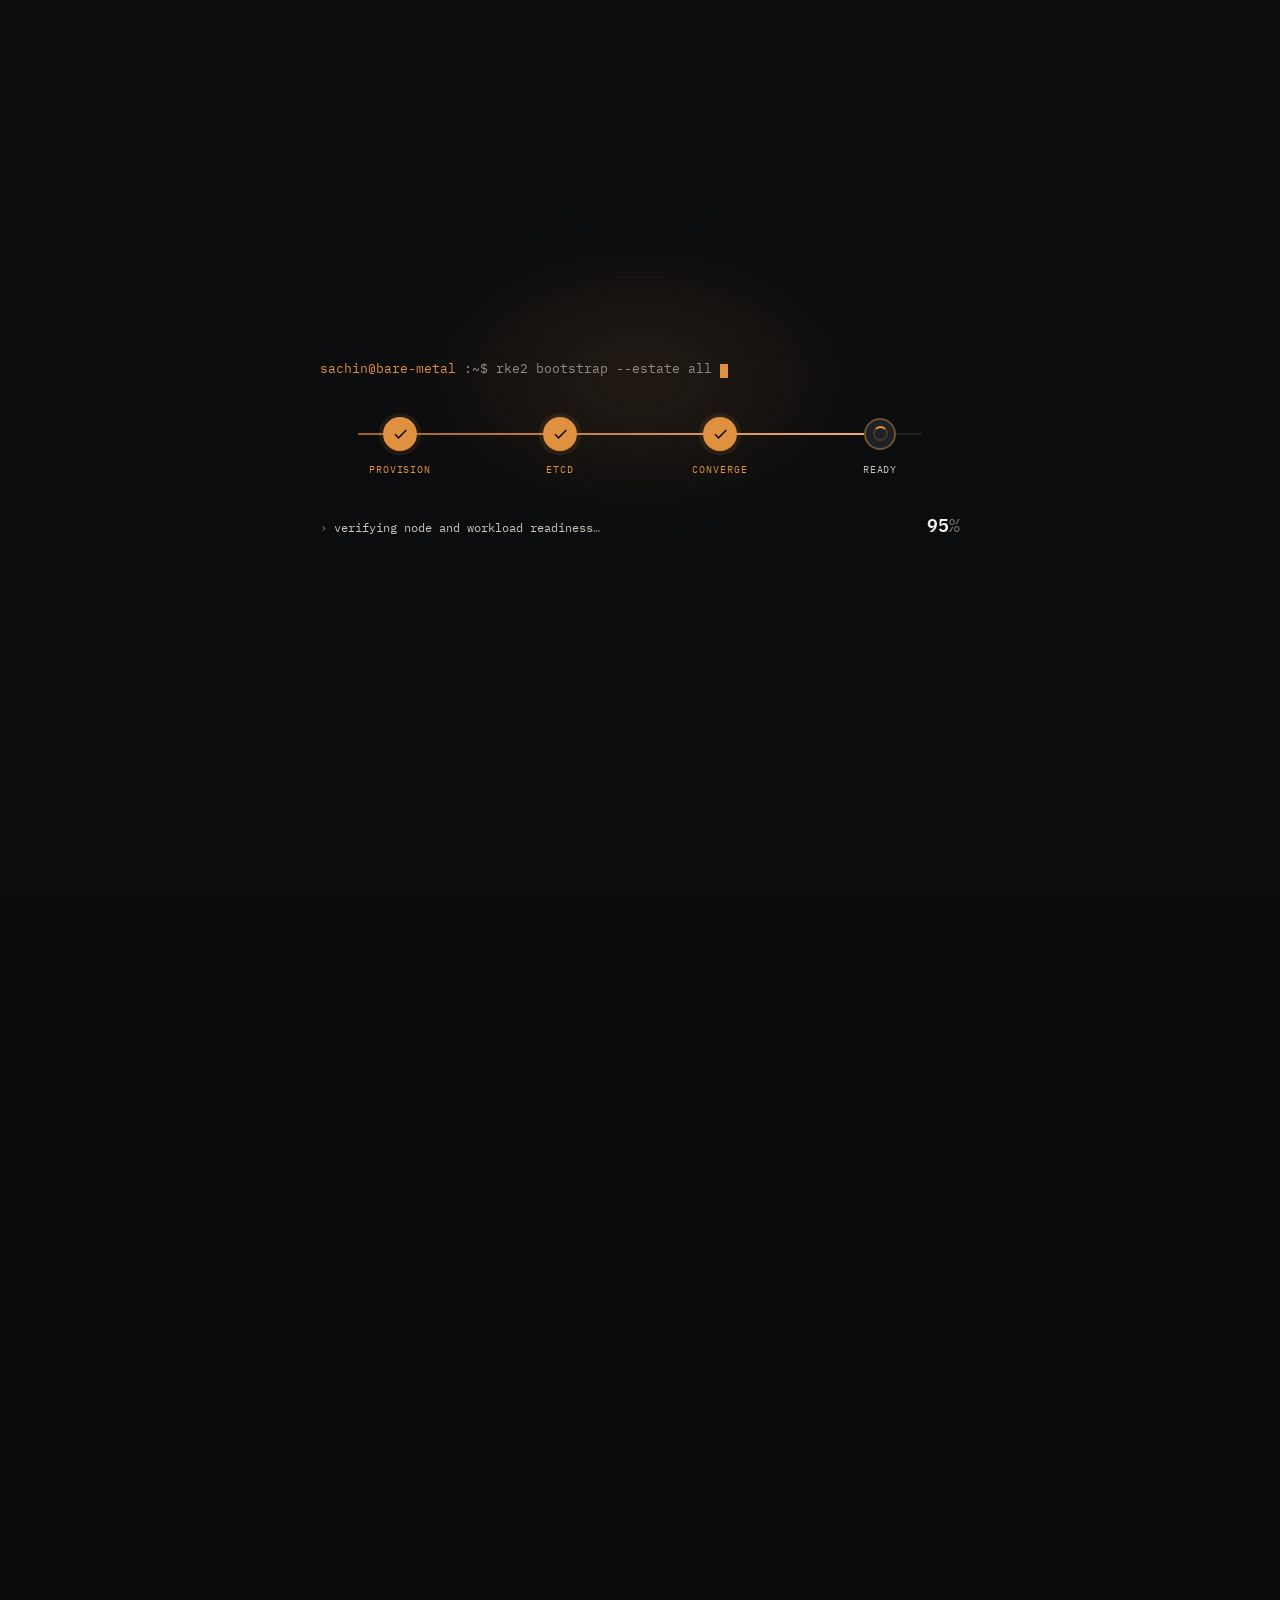
==== public/index.html @ 2f75a372 "Move site into public/ and add Cloudflare Workers config Wrangler with assets.directory set to the r" ====
<!DOCTYPE html>
<html lang="en" data-theme="dark">

<head>
  <meta charset="UTF-8">
  <meta name="viewport" content="width=device-width, initial-scale=1.0">
  <title>Sachin Vasle — AI Infrastructure &amp; DevOps Engineer</title>
  <meta name="description"
    content="AI infrastructure and DevOps engineer. Hybrid Kubernetes across on-premises bare metal and AWS EKS, self-hosted LLM inference on on-prem GPUs, and an AI-powered SRE root cause analysis platform built from scratch.">
  <meta name="author" content="Sachin Vasle">
  <meta name="robots" content="index, follow, max-image-preview:large">
  <meta name="theme-color" content="#0b0c0e" media="(prefers-color-scheme: dark)">
  <meta name="theme-color" content="#f6f3ee" media="(prefers-color-scheme: light)">

  <!-- Theme boot — runs before first paint so there is no flash.
       Dark is the design; light only when the visitor chooses it. -->
  <script>
    (function () {
      document.documentElement.classList.add('js');
      var t = 'dark';
      try { var s = localStorage.getItem('theme'); if (s === 'light' || s === 'dark') t = s; } catch (e) { }
      document.documentElement.setAttribute('data-theme', t);
    })();
  </script>

  <meta property="og:type" content="website">
  <meta property="og:title" content="Sachin Vasle — AI Infrastructure &amp; DevOps Engineer">
  <meta property="og:description"
    content="Hybrid Kubernetes on bare metal and AWS, self-hosted LLM inference on on-prem GPUs, and an AI-powered SRE platform written from scratch.">
  <meta property="og:locale" content="en_IN">
  <!-- TODO before launch: set og:url, og:image and rel=canonical to the real domain. -->

  <link rel="me" href="https://www.linkedin.com/in/sachin-vasle-a631bb194/">
  <link rel="me" href="https://github.com/sachinvasle99">
  <link rel="icon" href="req/img/fav/favicon.svg" type="image/svg+xml">
  <link rel="icon" type="image/png" sizes="32x32" href="req/img/fav/favicon-32x32.png">
  <link rel="icon" type="image/png" sizes="16x16" href="req/img/fav/favicon-16x16.png">
  <link rel="apple-touch-icon" href="req/img/fav/apple-touch-icon.png">
  <link rel="manifest" href="req/img/fav/site.webmanifest">


  <link rel="preconnect" href="https://fonts.googleapis.com">
  <link rel="preconnect" href="https://fonts.gstatic.com" crossorigin>
  <link rel="stylesheet"
    href="https://fonts.googleapis.com/css2?family=Archivo:wght@500;600;700&family=IBM+Plex+Mono:wght@400;500;600;700&family=IBM+Plex+Sans:wght@400;500;600&display=swap">
  <link rel="stylesheet" href="req/css/styles.css">
</head>

<body class="is-loading">

  <!-- ═══ Preloader · cluster bootstrap ═══ -->
  <div class="preloader" id="preloader" role="status" aria-live="polite" aria-label="Loading">
    <div class="preloader__glow"></div>
    <div class="preloader__scan"></div>
    <div class="boot">
      <div class="boot__cmd">
        <span class="prompt">sachin@bare-metal</span>
        <span>:~$ rke2 bootstrap --estate all</span>
        <span class="caret"></span>
      </div>

      <div class="pipeline" aria-hidden="true">
        <div class="pipeline__track"><span class="pipeline__fill"></span></div>

        <div class="stage" data-stage="provision">
          <div class="stage__dot">
            <svg class="default" viewBox="0 0 24 24" fill="none" stroke="currentColor" stroke-width="2"
              stroke-linecap="round" stroke-linejoin="round">
              <rect x="3" y="4" width="18" height="6" rx="1" />
              <rect x="3" y="14" width="18" height="6" rx="1" />
              <path d="M7 7h.01M7 17h.01" />
            </svg>
            <span class="spin"></span>
            <svg class="stage__check" viewBox="0 0 24 24" fill="none" stroke="currentColor" stroke-width="2.4"
              stroke-linecap="round" stroke-linejoin="round"><path d="M20 6 9 17l-5-5" /></svg>
          </div>
          <span class="stage__label">Provision</span>
        </div>

        <div class="stage" data-stage="etcd">
          <div class="stage__dot">
            <svg class="default" viewBox="0 0 24 24" fill="none" stroke="currentColor" stroke-width="2"
              stroke-linecap="round" stroke-linejoin="round">
              <ellipse cx="12" cy="5" rx="8" ry="3" />
              <path d="M4 5v14c0 1.66 3.58 3 8 3s8-1.34 8-3V5M4 12c0 1.66 3.58 3 8 3s8-1.34 8-3" />
            </svg>
            <span class="spin"></span>
            <svg class="stage__check" viewBox="0 0 24 24" fill="none" stroke="currentColor" stroke-width="2.4"
              stroke-linecap="round" stroke-linejoin="round"><path d="M20 6 9 17l-5-5" /></svg>
          </div>
          <span class="stage__label">etcd</span>
        </div>

        <div class="stage" data-stage="converge">
          <div class="stage__dot">
            <svg class="default" viewBox="0 0 24 24" fill="none" stroke="currentColor" stroke-width="2"
              stroke-linecap="round" stroke-linejoin="round">
              <path d="M21 12a9 9 0 0 1-9 9 9 9 0 0 1-8.5-6M3 12a9 9 0 0 1 9-9 9 9 0 0 1 8.5 6" />
              <path d="M21 3v6h-6M3 21v-6h6" />
            </svg>
            <span class="spin"></span>
            <svg class="stage__check" viewBox="0 0 24 24" fill="none" stroke="currentColor" stroke-width="2.4"
              stroke-linecap="round" stroke-linejoin="round"><path d="M20 6 9 17l-5-5" /></svg>
          </div>
          <span class="stage__label">Converge</span>
        </div>

        <div class="stage" data-stage="ready">
          <div class="stage__dot">
            <svg class="default" viewBox="0 0 24 24" fill="none" stroke="currentColor" stroke-width="2"
              stroke-linecap="round" stroke-linejoin="round">
              <path d="M12 2 3 7v10l9 5 9-5V7z" /><path d="m3 7 9 5 9-5M12 12v10" />
            </svg>
            <span class="spin"></span>
            <svg class="stage__check" viewBox="0 0 24 24" fill="none" stroke="currentColor" stroke-width="2.4"
              stroke-linecap="round" stroke-linejoin="round"><path d="M20 6 9 17l-5-5" /></svg>
          </div>
          <span class="stage__label">Ready</span>
        </div>
      </div>

      <div class="boot__foot">
        <div class="boot__status"><span class="text-muted">›</span> initializing<span class="text-muted">…</span></div>
        <div class="boot__pct"><span class="n tnum">0</span><span class="s">%</span></div>
      </div>
    </div>
  </div>

  <!-- Ambient backdrop -->
  <div class="backdrop" aria-hidden="true">
    <div class="backdrop__grid"></div>
    <div class="backdrop__glow"></div>
    <div class="backdrop__grain"></div>
  </div>

  <a class="skip-link" href="#main">Skip to content</a>

  <!-- ═══ Navigation ═══ -->
  <header class="site-header" id="siteHeader">
    <nav class="nav" id="nav" aria-label="Primary">
      <a class="brand" href="#hero" aria-label="Sachin Vasle — home" data-cursor="top">
        <span class="brand__mark">SV</span>
        <span class="brand__name">Sachin&nbsp;Vasle <span class="role">— AI Infra &amp; DevOps</span></span>
      </a>

      <div class="nav__links" id="navLinks">
        <a class="nav__link is-active" href="#hero">Home</a>
        <a class="nav__link" href="#about">About</a>
        <a class="nav__link" href="#work">Work</a>
        <a class="nav__link" href="#stack">Stack</a>
        <a class="nav__link" href="#xray">XRay</a>
        <a class="nav__link" href="#security">Security</a>
        <a class="nav__link" href="#proof">Proof</a>
        <a class="nav__link" href="#contact">Contact</a>
      </div>

      <div class="nav__right">
        <span class="nav__status" title="Local time · Pune (IST)">
          <span class="live"></span>available
          <span class="clock tnum" data-clock>00:00:00</span>
        </span>
        <button class="theme-toggle" id="themeToggle" type="button" aria-label="Switch theme" data-cursor="theme">
          <svg class="tt-sun" viewBox="0 0 24 24" fill="none" stroke="currentColor" stroke-width="2"
            stroke-linecap="round" stroke-linejoin="round" aria-hidden="true">
            <circle cx="12" cy="12" r="4" />
            <path d="M12 2v2M12 20v2M4.93 4.93l1.41 1.41M17.66 17.66l1.41 1.41M2 12h2M20 12h2M6.34 17.66l-1.41 1.41M19.07 4.93l-1.41 1.41" />
          </svg>
          <svg class="tt-moon" viewBox="0 0 24 24" fill="none" stroke="currentColor" stroke-width="2"
            stroke-linecap="round" stroke-linejoin="round" aria-hidden="true">
            <path d="M21 12.8A9 9 0 1 1 11.2 3a7 7 0 0 0 9.8 9.8z" />
          </svg>
        </button>
        <a class="btn btn--primary nav__cta magnetic" href="#contact" data-cursor="connect">Let's talk</a>
        <button class="nav__toggle" id="navToggle" type="button" aria-label="Toggle menu" aria-expanded="false"
          aria-controls="navLinks">
          <span></span><span></span><span></span>
        </button>
      </div>
    </nav>
  </header>

  <main id="main">

    <!-- ═══ Hero ═══ -->
    <section class="hero" id="hero">
      <div class="container">
        <div class="hero__grid">

          <div class="hero__intro">
            <span class="eyebrow hero__eyebrow">AI Infrastructure &amp; DevOps
              <span class="reg">&nbsp;· ap-south-1 / Pune</span></span>

            <h1 class="hero__title" aria-label="Sachin Vasle">
              <span class="line line--fill"><span data-decode="SACHIN">SACHIN</span></span>
              <span class="line line--grad"><span data-decode="VASLE">VASLE</span><span class="blink"
                  aria-hidden="true"></span></span>
            </h1>

            <p class="lead hero__lead">
              I build and run <span class="em">hybrid Kubernetes platforms</span> — managed on AWS,
              bare metal on-premises, everything as code — and the
              <span class="em">AI infrastructure</span> that runs on top of them.
            </p>

            <div class="hero__actions">
              <a class="btn btn--primary btn--lg magnetic" href="#xray" data-cursor="open">
                See the work
                <svg class="btn__ico" viewBox="0 0 24 24" fill="none" stroke="currentColor" stroke-width="2"
                  stroke-linecap="round" stroke-linejoin="round">
                  <path d="M5 12h14M13 6l6 6-6 6" />
                </svg>
              </a>
              <a class="btn btn--ghost btn--lg" href="#contact" data-cursor="connect">
                <svg class="btn__ico" viewBox="0 0 24 24" fill="none" stroke="currentColor" stroke-width="2"
                  stroke-linecap="round" stroke-linejoin="round">
                  <path d="M4 4h16v16H4zM4 8h16M8 4v4" />
                </svg>
                Let's connect
              </a>
            </div>

            <div class="status-strip" aria-label="Status">
              <div class="stat">
                <span class="stat__k">status</span>
                <span class="stat__v live"><span class="dot"></span>open to opportunities</span>
              </div>
              <div class="stat">
                <span class="stat__k">experience</span>
                <span class="stat__v">around 5 years · since 2021</span>
              </div>
            </div>
          </div>

          <!-- The platform I work on, as layers. What I do, not what
               my employer owns — no inventory, no counts. -->
          <!-- The platform, bottom-up: cloud and clusters, the tooling that
               drives them, what watches them, and the AI layer on top.
               Capability only — no employer inventory. -->
          <div class="topo" aria-label="Platform layers: cloud, Kubernetes, automation and delivery, observability, security and compliance, and AI infrastructure">
            <svg viewBox="0 0 440 590" fill="none" role="img">

              <!-- the spine: signal running down the stack -->
              <path class="t-link" d="M20 34 V 540" />
              <path class="t-flow" d="M20 34 V 540" pathLength="1" />

              <!-- 1 · cloud -->
              <g class="t-cluster" data-cursor="cloud">
                <rect class="t-plane" x="36" y="16" width="396" height="72" rx="12" />
                <text class="t-planelbl" x="54" y="40">cloud</text>
                <text class="t-meta" x="54" y="60">aws · gcp · multi-region · on-premises</text>
                <text class="t-meta" x="54" y="78">vpc · iam · ec2 · s3 · rds · lambda · route 53 · elb</text>
                <circle class="t-node t-node--cp" cx="20" cy="52" r="6" />
              </g>

              <!-- 2 · kubernetes -->
              <g class="t-cluster" data-cursor="kubernetes">
                <rect class="t-plane" x="36" y="100" width="396" height="92" rx="12" />
                <text class="t-planelbl" x="54" y="124">kubernetes</text>
                <rect class="t-box" x="54" y="136" width="176" height="44" rx="8" />
                <text class="t-name" x="68" y="154">managed</text>
                <text class="t-meta" x="68" y="170">eks · gke · node groups</text>
                <rect class="t-box" x="240" y="136" width="176" height="44" rx="8" />
                <text class="t-name" x="254" y="154">bare metal · rke2</text>
                <text class="t-meta" x="254" y="170">etcd · cni · certs · upgrades</text>
                <circle class="t-node t-node--cp" cx="20" cy="146" r="6" />
              </g>

              <!-- 3 · automation and delivery -->
              <g class="t-cluster" data-cursor="devops tooling">
                <rect class="t-plane" x="36" y="204" width="396" height="92" rx="12" />
                <text class="t-planelbl" x="54" y="228">automation &amp; delivery</text>
                <rect class="t-box" x="54" y="240" width="176" height="44" rx="8" />
                <text class="t-name" x="68" y="258">as code</text>
                <text class="t-meta" x="68" y="274">terraform · terragrunt · ansible</text>
                <rect class="t-box" x="240" y="240" width="176" height="44" rx="8" />
                <text class="t-name" x="254" y="258">ci/cd · gitops</text>
                <text class="t-meta" x="254" y="274">argocd · fluxcd · jenkins</text>
                <circle class="t-node t-node--cp" cx="20" cy="250" r="6" />
              </g>

              <!-- 4 · observability -->
              <g class="t-cluster" data-cursor="telemetry">
                <rect class="t-plane" x="36" y="308" width="396" height="76" rx="12" />
                <text class="t-planelbl" x="54" y="332">observability</text>
                <text class="t-meta" x="54" y="352">prometheus · grafana · signoz · otel · loki · elk/efk</text>
                <text class="t-meta" x="54" y="370">metrics · logs · traces · dashboards · pagerduty on-call</text>
                <circle class="t-node t-node--cp" cx="20" cy="346" r="6" />
              </g>

              <!-- 5 · security and compliance -->
              <g class="t-cluster" data-cursor="devsecops">
                <rect class="t-plane" x="36" y="396" width="396" height="76" rx="12" />
                <text class="t-planelbl" x="54" y="420">security &amp; compliance</text>
                <text class="t-meta" x="54" y="440">trivy · vault · sealed secrets · eso · rbac · network policy</text>
                <text class="t-meta" x="54" y="458">soc 2 · hipaa · data residency · least-privilege iam</text>
                <circle class="t-node t-node--cp" cx="20" cy="434" r="6" />
              </g>

              <!-- 6 · ai infrastructure -->
              <g class="t-cluster" data-cursor="ai infrastructure">
                <rect class="t-plane" x="36" y="484" width="396" height="92" rx="12" />
                <text class="t-planelbl" x="54" y="508">ai infrastructure</text>
                <text class="t-meta" x="54" y="528">self-hosted llm · on-prem gpu serving · inference tuning</text>
                <text class="t-meta" x="54" y="546">agentic rca · mcp · tool-calling · context management</text>
                <text class="t-meta" x="54" y="564">read-only guardrails · deterministic core</text>
                <circle class="t-node t-node--cp" cx="20" cy="530" r="6" />
                <circle class="t-ring" cx="20" cy="530" r="6" />
              </g>
            </svg>
          </div>

        </div>
      </div>

      <a class="scroll-cue" href="#about" aria-label="Scroll down" data-cursor="scroll">
        <span class="txt">scroll</span>
        <span class="rail"></span>
      </a>
    </section>

    <!-- ═══ Marquee ═══ -->
    <div class="marquee" aria-label="Toolchain">
      <div class="marquee__track" id="marqueeTrack">
        <span class="marquee__item"><span class="d"></span>Kubernetes</span>
        <span class="marquee__item"><span class="d"></span>RKE2</span>
        <span class="marquee__item"><span class="d"></span>Bare Metal</span>
        <span class="marquee__item"><span class="d"></span>Private Cloud</span>
        <span class="marquee__item"><span class="d"></span>Amazon EKS</span>
        <span class="marquee__item"><span class="d"></span>GKE</span>
        <span class="marquee__item"><span class="d"></span>etcd</span>
        <span class="marquee__item"><span class="d"></span>Terraform</span>
        <span class="marquee__item"><span class="d"></span>Terragrunt</span>
        <span class="marquee__item"><span class="d"></span>Ansible</span>
        <span class="marquee__item"><span class="d"></span>ArgoCD</span>
        <span class="marquee__item"><span class="d"></span>FluxCD</span>
        <span class="marquee__item"><span class="d"></span>Jenkins · JCasC</span>
        <span class="marquee__item"><span class="d"></span>Prometheus</span>
        <span class="marquee__item"><span class="d"></span>Grafana</span>
        <span class="marquee__item"><span class="d"></span>SigNoz</span>
        <span class="marquee__item"><span class="d"></span>PagerDuty</span>
        <span class="marquee__item"><span class="d"></span>OpenTelemetry</span>
        <span class="marquee__item"><span class="d"></span>Python · FastAPI</span>
        <span class="marquee__item"><span class="d"></span>Self-hosted LLM</span>
        <span class="marquee__item"><span class="d"></span>GPU Inference</span>
        <span class="marquee__item"><span class="d"></span>MCP</span>
        <span class="marquee__item"><span class="d"></span>Vault</span>
        <span class="marquee__item"><span class="d"></span>KEDA</span>
      </div>
    </div>

    <!-- ═══ 01 · whoami ═══ -->
    <section class="section" id="about">
      <div class="container">
        <div class="about__grid">

          <aside class="idcard" id="idcard" data-reveal data-cursor="that's me">
            <div class="idcard__head">
              <span>identity.card</span>
              <span class="on">verified</span>
            </div>
            <div class="idcard__photo">
              <img src="req/img/profile.jpg" alt="Sachin Vasle" width="823" height="900"
                loading="lazy" decoding="async">
              <span class="idcard__scan" aria-hidden="true"></span>
            </div>
            <div class="idcard__body">
              <div class="idrow"><span class="k">uid</span><span class="v">sachin-vasle</span></div>
              <div class="idrow"><span class="k">role</span><span class="v">DevOps &amp; AI Infra Engineer</span></div>
              <div class="idrow"><span class="k">company</span><span class="v acc">Krista AI</span></div>
              <div class="idrow"><span class="k">what</span><span class="v">enterprise ai automation platform</span></div>
              <div class="idrow"><span class="k">base</span><span class="v">18.5204° N · 73.8567° E</span></div>
              <div class="idrow"><span class="k">tz</span><span class="v">IST · UTC+05:30</span></div>
              <div class="idrow"><span class="k">exp</span><span class="v">around 5 years · since 2021</span></div>
              <div class="idrow"><span class="k">certs</span><span class="v">AWS SAA-C03 · CKA</span></div>
              <div class="idrow"><span class="k">status</span><span class="v acc">● open to opportunities</span></div>
            </div>
          </aside>

          <div class="about__body">
            <div class="section-head" style="margin-bottom:1.3rem">
              <span class="eyebrow" data-reveal><span class="idx">01</span> — whoami</span>
              <h2 data-reveal>I build the platform,<br>and the AI that runs on it.</h2>
            </div>

            <p class="lead-big" data-reveal>
              DevOps, SRE and platform engineering across cloud and bare metal —
              <span class="dim">plus the GPU and inference layer that modern products now expect
                underneath them.</span>
            </p>

            <p class="lead" data-reveal>
              I have run that migration in <span class="hl">both directions</span> — on-premises
              onto EKS at one company, and EKS back onto our own hardware at the next. Very few
              people have done the second one.
            </p>

            <p data-reveal>
              <span class="hl">Cloud to bare metal.</span> At <span class="hl">Krista AI</span>, an
              enterprise AI automation company, we moved production off EKS and
              onto Kubernetes we run ourselves, and built the private cloud underneath it to do so —
              the compute, the networking, the storage and the platform services a managed control
              plane had been quietly providing. Cost and data residency drove the decision;
              delivering it meant owning every layer that AWS used to own for us.
            </p>

            <p data-reveal>
              <span class="hl">Bare metal to cloud.</span> Earlier, at Revent Labs, I ran it the
              other way: on-premises workloads onto EKS, with the whole footprint — VPCs, subnets,
              IAM, node groups and supporting services — as reusable Terraform and Terragrunt
              modules replicated across multiple regions for fast failover. Alongside it, ECR,
              Route 53, ELB, RDS and Aurora, Lambda and Secrets Manager, with least-privilege IAM
              throughout, plus GCP and GKE.
            </p>

            <p data-reveal>
              <span class="hl">Running your own</span> means no managed control plane to hide
              behind, so I own the whole lifecycle: control-plane and worker provisioning, etcd
              health and backups, rolling upgrades, certificate rotation, and the deep
              troubleshooting that lands on the API server, scheduler, kubelet, CoreDNS and the CNI.
              Node build-out is Ansible, so onboarding a machine is a playbook rather than an
              afternoon. On-call runs through PagerDuty, so a real failure reaches a phone rather
              than a channel nobody is reading.
            </p>

            <p data-reveal>
              <span class="hl">Delivery is declarative all the way down.</span> Jenkins runs from
              <span class="hl">Jenkins Configuration as Code (JCasC)</span> — controllers, plugins,
              credentials and jobs defined in YAML in Git, so a Jenkins instance is something you
              rebuild from a repository rather than a pet nobody dares restart, and a change to CI
              gets reviewed like any other change. Around it: GitHub Actions, GitLab CI and
              Bitbucket Pipelines running inside Kubernetes, JFrog Artifactory governing artifact
              promotion, and GitOps on ArgoCD and FluxCD giving teams self-service deploys with
              rollbacks that work.
            </p>

            <p data-reveal>
              <span class="hl">Observability</span> is one layer across the whole estate —
              Prometheus, Grafana, SigNoz, OpenTelemetry and ELK/EFK for metrics, logs and traces,
              with the dashboards and alerting that incident response actually runs on, and
              PagerDuty carrying the pages that matter.
            </p>

            <p data-reveal>
              <span class="hl">On the AI side</span> I run self-hosted LLM inference on
              on-premises GPU compute — model serving, GPU utilization, inference performance,
              context management and tool-calling — and I designed and wrote
              <span class="hl">Krista XRay</span>, the AI-powered SRE platform that uses it, where
              the model reasons over real production telemetry it is structurally forbidden from
              writing to. Next: Kubernetes orchestration for GPU workloads, and Go controllers with
              Kubebuilder.
            </p>

            <div class="principles" data-stagger>
              <article class="principle">
                <span class="principle__n">01</span>
                <h3>Everything as code</h3>
                <p>Terraform and Terragrunt for infrastructure, Ansible for machines, Git as the
                  source of truth for what is deployed. A change nobody can review is a change
                  nobody can undo.</p>
              </article>
              <article class="principle">
                <span class="principle__n">02</span>
                <h3>Read-only by default</h3>
                <p>Production starts at <code class="mono">get</code>, <code class="mono">describe</code>,
                  <code class="mono">logs</code>. Anything that mutates a live cluster is named and
                  confirmed — including for the tools I build.</p>
              </article>
              <article class="principle">
                <span class="principle__n">03</span>
                <h3>Deterministic core, narrating edge</h3>
                <p>Code computes the evidence; the model interprets it. A number the LLM derived
                  itself is a number nobody can reproduce.</p>
              </article>
              <article class="principle">
                <span class="principle__n">04</span>
                <h3>Keep the model on our hardware</h3>
                <p>Self-hosted inference is not a cost exercise. It is what lets an investigation
                  read production telemetry without shipping it to a third party.</p>
              </article>
            </div>
          </div>

        </div>
      </div>
    </section>

    <!-- ═══ 02 · Work ═══ -->
    <section class="section" id="work">
      <div class="container">
        <div class="section-head">
          <span class="eyebrow" data-reveal><span class="idx">02</span> — git log --career</span>
          <h2 data-reveal>Deployment history.</h2>
        </div>

        <!-- career as a commit graph — the two branches are the two
             migrations, run in opposite directions -->
        <div class="gitgraph" data-reveal>
          <div class="gitgraph__cap"><span class="d"></span>git log --graph --career · hover a commit</div>
          <svg viewBox="0 0 936 230" fill="none" role="img"
            aria-label="Career as a git graph: DXC 2021, Revent Labs 2022 with an on-premises to EKS branch, Krista 2024 with an EKS to on-premises branch, merging at HEAD">

            <!-- main branch -->
            <path class="g-line g-main" d="M40 115 H 860" />

            <!-- branch up: on-prem → EKS (Revent Labs) -->
            <path class="g-line g-branch"
              d="M330 115 C 380 115, 385 55, 435 55 H 520 C 570 55, 575 115, 625 115" />
            <path class="g-flow"
              d="M330 115 C 380 115, 385 55, 435 55 H 520 C 570 55, 575 115, 625 115" pathLength="1" />

            <!-- branch down: EKS → on-prem, private cloud (Krista) -->
            <path class="g-line g-branch"
              d="M625 115 C 675 115, 680 178, 730 178 H 780 C 815 178, 820 115, 850 115" />
            <path class="g-flow"
              d="M625 115 C 675 115, 680 178, 730 178 H 780 C 815 178, 820 115, 850 115" pathLength="1" />

            <!-- commits on main -->
            <g class="g-commit" data-cursor="a1c0de5">
              <circle class="g-hit" cx="120" cy="115" r="26" />
              <circle class="g-c" cx="120" cy="115" r="7" />
              <text class="g-t" x="120" y="145" text-anchor="middle">Jul 2021 · DXC Technology</text>
              <text class="g-t g-t--dim" x="120" y="161" text-anchor="middle">100+ workloads · aws eks</text>
            </g>

            <g class="g-commit" data-cursor="b2e7a1f">
              <circle class="g-hit" cx="330" cy="115" r="26" />
              <circle class="g-c g-c--acc" cx="330" cy="115" r="7" />
              <text class="g-t" x="330" y="145" text-anchor="middle">Dec 2022 · Revent Labs</text>
              <text class="g-t g-t--dim" x="330" y="161" text-anchor="middle">checkout -b feat/to-cloud</text>
            </g>

            <g class="g-commit" data-cursor="c3f0000">
              <circle class="g-hit" cx="625" cy="115" r="26" />
              <circle class="g-c g-c--acc" cx="625" cy="115" r="7" />
              <text class="g-t" x="625" y="98" text-anchor="middle">Oct 2024 · Krista AI</text>
            </g>

            <!-- branch-up commit -->
            <g class="g-commit" data-cursor="add5afe">
              <circle class="g-hit" cx="477" cy="55" r="26" />
              <circle class="g-c g-c--acc" cx="477" cy="55" r="7" />
              <text class="g-t" x="477" y="34" text-anchor="middle">on-prem → EKS</text>
              <text class="g-t g-t--dim" x="477" y="78" text-anchor="middle">terraform · terragrunt · multi-region</text>
            </g>

            <!-- branch-down commit -->
            <g class="g-commit" data-cursor="dec0ded">
              <circle class="g-hit" cx="755" cy="178" r="26" />
              <circle class="g-c g-c--acc" cx="755" cy="178" r="7" />
              <text class="g-t" x="755" y="204" text-anchor="middle">EKS → on-prem</text>
              <text class="g-t g-t--dim" x="755" y="220" text-anchor="middle">private cloud, built from the metal</text>
            </g>

            <!-- HEAD -->
            <g class="g-commit" data-cursor="HEAD → now">
              <circle class="g-hit" cx="860" cy="115" r="28" />
              <circle class="g-c g-c--acc" cx="860" cy="115" r="8" />
              <circle class="g-ring" cx="860" cy="115" r="8" />
              <g class="g-tag">
                <rect x="788" y="70" width="126" height="26" rx="13" />
                <text x="851" y="87" text-anchor="middle">HEAD · shipping</text>
              </g>
            </g>
          </svg>
        </div>

        <div class="timeline">

          <article class="release" data-reveal>
            <div class="release__aside">
              <span class="release__tag">release/2024.10 — HEAD</span>
              <h3 class="release__co">Krista AI</h3>
              <p class="release__what">enterprise AI automation platform</p>
              <p class="release__period">Oct 2024 → present · Pune, Hybrid</p>
            </div>
            <div class="release__main">
              <h4 class="release__role">DevOps Engineer <span class="now">now</span></h4>
              <p class="release__sum">
                Own a <span class="hl">hybrid Kubernetes platform</span> spanning managed clusters
                on AWS and bare-metal RKE2 on-premises — and led the migration of production
                <span class="hl">off EKS and onto our own Kubernetes</span>, building the private
                cloud underneath it.
              </p>
              <ul class="role__points">
                <li><b>Private cloud, built from the metal up.</b> Stood up the data-centre platform
                  that replaced what EKS had been providing — compute, storage classes, load
                  balancing, container registry, secrets and ingress — so production runs on
                  hardware we own and can upgrade without a maintenance window.</li>
                <li><b>Kubernetes lifecycle, both worlds.</b> Control-plane and worker provisioning,
                  etcd health and backups, rolling upgrades, certificate rotation, and the deep
                  troubleshooting that lands on the API server, scheduler, kubelet, CoreDNS and the
                  CNI — across RKE2 on bare metal and Amazon EKS.</li>
                <li><b>AWS, as code.</b> Multi-region workloads with VPCs, subnets, IAM, node groups
                  and supporting services in reusable Terraform and Terragrunt modules; ECR for
                  images, and cost kept honest through rightsizing, storage lifecycle policies and
                  idle-resource cleanup.</li>
                <li><b>Networking that spans both sides.</b> CNI and CoreDNS on bare metal, ingress
                  controllers and load balancing, network policies and multi-tenant namespace
                  isolation, and the firewall and routing work that hybrid connectivity actually
                  needs.</li>
                <li><b>Delivery, declarative end to end.</b> Jenkins from
                  <span class="hl">JCasC</span> — controllers, plugins, credentials and jobs as YAML
                  in Git — plus GitHub Actions, GitLab CI and Bitbucket Pipelines inside Kubernetes,
                  JFrog Artifactory for artifact promotion, Helm and Kustomize for packaging, and
                  GitOps on ArgoCD and FluxCD with rollbacks that work.</li>
                <li><b>AI and GPU infrastructure.</b> Self-hosted LLM inference on on-premises GPU
                  compute — model serving, GPU utilization, inference performance, context
                  management and tool-calling — and Krista XRay, the AI-powered SRE platform built
                  on top of it. Extending into Kubernetes orchestration for GPU workloads.</li>
                <li><b>Observability and on-call.</b> Prometheus, Grafana, SigNoz, OpenTelemetry and
                  ELK/EFK for metrics, logs and traces, with the dashboards and alerting incident
                  response runs on, escalating through PagerDuty.</li>
                <li><b>PostgreSQL on RAM-backed storage.</b> Moved database volumes for ephemeral
                  environments onto RAM-backed storage so the disk stopped being the bottleneck —
                  environment provisioning and test cycles that used to be a coffee break now finish
                  while you are still looking at the screen.</li>
                <li><b>Operators, secrets and access.</b> Sealed Secrets, KEDA and the Prometheus
                  Operator — CRD lifecycle, upgrades and reconciliation failures — with HashiCorp
                  Vault, RBAC and least-privilege IAM throughout, and production read-only by
                  default.</li>
              </ul>
              <div class="release__chips chips" data-stagger>
                <span class="kchip"><span class="d"></span>RKE2</span>
                <span class="kchip"><span class="d"></span>Amazon EKS</span>
                <span class="kchip"><span class="d"></span>Private cloud</span>
                <span class="kchip"><span class="d"></span>Terraform</span>
                <span class="kchip"><span class="d"></span>Terragrunt</span>
                <span class="kchip"><span class="d"></span>Ansible</span>
                <span class="kchip"><span class="d"></span>Jenkins · JCasC</span>
                <span class="kchip"><span class="d"></span>ArgoCD</span>
                <span class="kchip"><span class="d"></span>FluxCD</span>
                <span class="kchip"><span class="d"></span>Helm</span>
                <span class="kchip"><span class="d"></span>GPU / LLM serving</span>
                <span class="kchip"><span class="d"></span>SigNoz</span>
                <span class="kchip"><span class="d"></span>PagerDuty</span>
                <span class="kchip"><span class="d"></span>Vault</span>
                <span class="kchip"><span class="d"></span>Python</span>
              </div>
            </div>
          </article>

          <article class="release" data-reveal>
            <div class="release__aside">
              <span class="release__tag">release/2022.12</span>
              <h3 class="release__co">Revent Labs</h3>
              <p class="release__period">Dec 2022 → Sep 2024</p>
            </div>
            <div class="release__main">
              <h4 class="release__role">SDE-1 · cloud &amp; platform</h4>
              <p class="release__sum">
                Migrated <span class="hl">on-premises workloads onto AWS EKS</span> and ran the
                AWS and GCP estates behind them — the whole footprint as reusable Terraform and
                Terragrunt modules, replicated across <span class="hl">multiple regions</span> for
                rapid failover.
              </p>
              <ul class="role__points">
                <li><b>On-premises to EKS.</b> Planned and executed the move of workloads off
                  on-premises infrastructure onto Amazon EKS, standing up the networking, IAM, node
                  groups and delivery path in the target account before cutting over.</li>
                <li><b>Infrastructure as code, region-portable.</b> Reusable Terraform modules
                  composed with Terragrunt so an environment could be replicated into another region
                  from the same source — the thing that made rapid failover realistic rather than
                  theoretical.</li>
                <li><b>AWS breadth.</b> VPC, IAM, EC2, ELB, ASG, EKS, ECS, ECR, EBS, S3, RDS and
                  Aurora, Route&nbsp;53, Lambda, CloudWatch, SQS, SNS and Secrets Manager, built for
                  high availability, security and scale.</li>
                <li><b>GCP breadth.</b> VPC, Compute Engine, IAM, firewalls, GKE, Artifact Registry,
                  GCS, Cloud SQL, Cloud Logging, Pub/Sub, Cloud Functions, load balancing and Secret
                  Manager.</li>
                <li><b>Database migrations.</b> Led Amazon RDS to Aurora Serverless, implemented a
                  global RDS cluster, and moved MongoDB to Atlas — each for scalability and
                  performance headroom rather than for its own sake.</li>
                <li><b>Kubernetes delivery and autoscaling.</b> EKS managed through FluxCD, ArgoCD
                  and Helmfile, improving deployment frequency, with HPA, VPA and KEDA tuning
                  cluster behaviour to actual load.</li>
                <li><b>CI/CD pipelines.</b> GitHub Actions and Jenkins, integrated with Jira for
                  traceability and SonarQube for code quality gates.</li>
                <li><b>Monitoring and logging.</b> CloudWatch, Grafana, Loki, Promtail and the EFK
                  and PLG stacks, with alerting built to cut response time, and Helm-based
                  deployments configured for high availability.</li>
                <li><b>Secrets management.</b> HashiCorp Vault, Sealed Secrets and the External
                  Secrets Operator, wired into AWS and GCP Secrets Manager so nothing sensitive
                  lived in a manifest.</li>
                <li><b>Automation and legacy migration.</b> Ansible playbooks, roles and collections
                  driven from GitHub Actions for end-to-end deployment and testing, plus a migration
                  of RightScale RightScripts to equivalent Terraform configurations and Ansible
                  roles.</li>
                <li><b>Cost optimization.</b> Route&nbsp;53, Transit Gateway and AWS Organizations
                  managed down to what the business actually needed.</li>
              </ul>
              <div class="release__chips chips" data-stagger>
                <span class="kchip"><span class="d"></span>AWS</span>
                <span class="kchip"><span class="d"></span>GCP · GKE</span>
                <span class="kchip"><span class="d"></span>Terraform</span>
                <span class="kchip"><span class="d"></span>Terragrunt</span>
                <span class="kchip"><span class="d"></span>Amazon EKS</span>
                <span class="kchip"><span class="d"></span>Aurora Serverless</span>
                <span class="kchip"><span class="d"></span>MongoDB Atlas</span>
                <span class="kchip"><span class="d"></span>Helmfile</span>
                <span class="kchip"><span class="d"></span>ArgoCD · FluxCD</span>
                <span class="kchip"><span class="d"></span>HPA · VPA · KEDA</span>
                <span class="kchip"><span class="d"></span>GitHub Actions</span>
                <span class="kchip"><span class="d"></span>SonarQube</span>
                <span class="kchip"><span class="d"></span>Loki · PLG</span>
                <span class="kchip"><span class="d"></span>Vault · ESO</span>
                <span class="kchip"><span class="d"></span>Ansible</span>
              </div>
            </div>
          </article>

          <article class="release" data-reveal>
            <div class="release__aside">
              <span class="release__tag">release/2021.07</span>
              <h3 class="release__co">DXC Technology</h3>
              <p class="release__period">Jul 2021 → Nov 2022 · Remote</p>
            </div>
            <div class="release__main">
              <h4 class="release__role">Associate Software Engineer</h4>
              <p class="release__sum">
                Managed production Kubernetes on <span class="hl">AWS EKS carrying 100+
                workloads</span> for enterprise client environments, specialising in critical
                production troubleshooting.
              </p>
              <ul class="role__points">
                <li><b>EKS cluster management at scale.</b> Ran production clusters carrying 100+
                  workloads, keeping resource utilization and platform stability in hand, and became
                  the person critical Kubernetes production issues got escalated to.</li>
                <li><b>Helm-based delivery.</b> Developed and maintained Helm charts for application
                  deployment onto EKS, making releases consistent and repeatable instead of
                  hand-assembled per environment.</li>
                <li><b>Multistage Dockerfiles.</b> Designed image builds that package an application
                  and its dependencies while keeping the runtime layer to what actually runs — the
                  same image behaving identically across development, test and production.</li>
                <li><b>Ingress and network policy.</b> Configured Nginx and Traefik ingress
                  controllers for application traffic, with Cilium and Calico network policies
                  enforcing workload isolation and tightening the cluster's network posture.</li>
                <li><b>Observability and alerting.</b> Built and maintained Grafana alerts covering
                  system health, so infrastructure and application problems reached the SysOps team
                  before users noticed them.</li>
                <li><b>Cost optimization.</b> Cut AWS spend across multiple client projects using
                  Kubecost for per-workload visibility across EKS, alongside traffic optimization
                  through Traefik ingress.</li>
                <li><b>Automation.</b> Reusable Bash tooling for testing procedures, removing manual
                  effort and making results consistent run to run.</li>
              </ul>
              <div class="release__chips chips" data-stagger>
                <span class="kchip"><span class="d"></span>AWS</span>
                <span class="kchip"><span class="d"></span>Amazon EKS</span>
                <span class="kchip"><span class="d"></span>Kubernetes</span>
                <span class="kchip"><span class="d"></span>Helm</span>
                <span class="kchip"><span class="d"></span>Docker</span>
                <span class="kchip"><span class="d"></span>Grafana</span>
                <span class="kchip"><span class="d"></span>Nginx · Traefik</span>
                <span class="kchip"><span class="d"></span>Cilium · Calico</span>
                <span class="kchip"><span class="d"></span>Kubecost</span>
                <span class="kchip"><span class="d"></span>Bash</span>
              </div>
            </div>
          </article>

        </div>

      </div>
    </section>

    <!-- ═══ 03 · Stack ═══ -->
    <section class="section" id="stack">
      <div class="container">
        <div class="section-head">
          <span class="eyebrow" data-reveal><span class="idx">03</span> — cat stack.yaml</span>
          <h2 data-reveal>The toolchain, declared.</h2>
        </div>

        <div class="stack-stage" data-reveal>
          <figure class="spec" id="spec">
            <figcaption>
              <span class="d"></span>
              <span class="path">infra/</span>stack.yaml
              <span class="spec__hint">hover a card ↓</span>
            </figcaption>
            <pre><span class="ln"><span class="no">1</span><span class="k">stack</span><span class="p">:</span></span><span class="ln" data-key="platform"><span class="no">2</span>  <span class="k">platform</span><span class="p">:</span>      <span class="p">[</span><span class="v">rke2</span><span class="p">,</span> <span class="v">eks</span><span class="p">,</span> <span class="v">gke</span><span class="p">,</span> <span class="v">bare-metal</span><span class="p">,</span> <span class="v">etcd</span><span class="p">,</span> <span class="v">cni</span><span class="p">,</span> <span class="v">helm</span><span class="p">,</span> <span class="v">private-cloud</span><span class="p">]</span></span><span class="ln" data-key="cloud"><span class="no">3</span>  <span class="k">cloud</span><span class="p">:</span>         <span class="p">[</span><span class="v">aws</span><span class="p">,</span> <span class="v">gcp</span><span class="p">,</span> <span class="v">on-prem</span><span class="p">,</span> <span class="v">multi-region</span><span class="p">]</span></span><span class="ln" data-key="iac"><span class="no">4</span>  <span class="k">iac</span><span class="p">:</span>           <span class="p">[</span><span class="v">terraform</span><span class="p">,</span> <span class="v">terragrunt</span><span class="p">,</span> <span class="v">ansible</span><span class="p">,</span> <span class="v">helmfile</span><span class="p">]</span></span><span class="ln" data-key="delivery"><span class="no">5</span>  <span class="k">delivery</span><span class="p">:</span>      <span class="p">[</span><span class="v">argocd</span><span class="p">,</span> <span class="v">fluxcd</span><span class="p">,</span> <span class="v">jenkins-jcasc</span><span class="p">,</span> <span class="v">gh-actions</span><span class="p">,</span> <span class="v">gitlab-ci</span><span class="p">,</span> <span class="v">artifactory</span><span class="p">]</span></span><span class="ln" data-key="scaling"><span class="no">6</span>  <span class="k">scaling</span><span class="p">:</span>       <span class="p">[</span><span class="v">hpa</span><span class="p">,</span> <span class="v">vpa</span><span class="p">,</span> <span class="v">keda</span><span class="p">,</span> <span class="v">cluster-autoscaler</span><span class="p">]</span></span><span class="ln" data-key="observability"><span class="no">7</span>  <span class="k">observability</span><span class="p">:</span> <span class="p">[</span><span class="v">prometheus</span><span class="p">,</span> <span class="v">grafana</span><span class="p">,</span> <span class="v">signoz</span><span class="p">,</span> <span class="v">otel</span><span class="p">,</span> <span class="v">loki</span><span class="p">,</span> <span class="v">elk</span><span class="p">,</span> <span class="v">pagerduty</span><span class="p">]</span></span><span class="ln" data-key="security"><span class="no">8</span>  <span class="k">security</span><span class="p">:</span>      <span class="p">[</span><span class="v">trivy</span><span class="p">,</span> <span class="v">vault</span><span class="p">,</span> <span class="v">sealed-secrets</span><span class="p">,</span> <span class="v">eso</span><span class="p">,</span> <span class="v">rbac</span><span class="p">,</span> <span class="v">network-policy</span><span class="p">]</span></span><span class="ln" data-key="compliance"><span class="no">9</span>  <span class="k">compliance</span><span class="p">:</span>    <span class="p">[</span><span class="v">soc2</span><span class="p">,</span> <span class="v">hipaa</span><span class="p">,</span> <span class="v">data-residency</span><span class="p">,</span> <span class="v">audit-trail</span><span class="p">]</span></span><span class="ln" data-key="ai"><span class="no">10</span>  <span class="k">ai</span><span class="p">:</span>            <span class="p">[</span><span class="v">self-hosted-llm</span><span class="p">,</span> <span class="v">gpu-inference</span><span class="p">,</span> <span class="v">mcp</span><span class="p">,</span> <span class="v">tool-calling</span><span class="p">]</span></span><span class="ln" data-key="code"><span class="no">11</span>  <span class="k">code</span><span class="p">:</span>          <span class="p">[</span><span class="v">python</span><span class="p">,</span> <span class="v">fastapi</span><span class="p">,</span> <span class="v">bash</span><span class="p">,</span> <span class="v">groovy</span><span class="p">,</span> <span class="v">react</span><span class="p">]</span></span><span class="ln" data-key="data"><span class="no">12</span>  <span class="k">data</span><span class="p">:</span>          <span class="p">[</span><span class="v">postgres</span><span class="p">,</span> <span class="v">mysql</span><span class="p">,</span> <span class="v">mongodb</span><span class="p">,</span> <span class="v">redis</span><span class="p">,</span> <span class="v">clickhouse</span><span class="p">,</span> <span class="v">ram-backed-pg</span><span class="p">]</span></span><span class="ln"><span class="no">13</span></span><span class="ln"><span class="no">14</span><span class="k">mode</span><span class="p">:</span> <span class="v">read_only_by_default</span>  <span class="c"># deterministic core · narrating edge</span></span></pre>
          </figure>

          <div class="stack-cards" data-stagger>
            <article class="stack-card" data-keys="platform,cloud">
              <span class="stack-card__k">run</span>
              <strong>Clusters &amp; cloud</strong>
              <p>RKE2 on bare metal, private cloud, Amazon EKS, GKE, etcd, CNI, Helm, AWS, GCP</p>
            </article>
            <article class="stack-card" data-keys="iac,delivery">
              <span class="stack-card__k">ship</span>
              <strong>IaC &amp; GitOps</strong>
              <p>Terraform, Terragrunt, Ansible, Helmfile, ArgoCD, FluxCD, Jenkins JCasC, Artifactory</p>
            </article>
            <article class="stack-card" data-keys="security,compliance">
              <span class="stack-card__k">secure</span>
              <strong>DevSecOps &amp; compliance</strong>
              <p>Trivy scanning, Vault, Sealed Secrets, ESO, RBAC, network policy, SOC 2, HIPAA</p>
            </article>
            <article class="stack-card" data-keys="observability">
              <span class="stack-card__k">observe</span>
              <strong>Telemetry</strong>
              <p>Prometheus, Grafana, SigNoz, OpenTelemetry, Loki, ELK/EFK, PagerDuty on-call</p>
            </article>
            <article class="stack-card" data-keys="ai">
              <span class="stack-card__k">reason</span>
              <strong>AI &amp; GPU</strong>
              <p>Self-hosted LLM serving, on-prem GPU inference, MCP, tool-calling, guardrails</p>
            </article>
            <article class="stack-card" data-keys="code,data,scaling">
              <span class="stack-card__k">build</span>
              <strong>Code &amp; data</strong>
              <p>Python, FastAPI, Bash, Groovy, React, Postgres on RAM-backed storage, Redis, ClickHouse</p>
            </article>
          </div>
        </div>
      </div>
    </section>

    <!-- ═══ 04 · XRay ═══ -->
    <section class="section" id="xray">
      <div class="container">
        <div class="section-head">
          <span class="eyebrow" data-reveal><span class="idx">04</span> — the thing I built</span>
          <h2 data-reveal>Software, not configuration.</h2>
        </div>

        <article class="case" data-reveal>
          <div class="case__head">
            <h3>Krista XRay</h3>
            <span class="tag tag--ok">in production</span>
            <span class="case__role">sole designer and developer</span>
          </div>

          <div class="case__body">
            <div class="case__prose">
              <p class="lead-big" style="margin-bottom:1rem">
                At 3 a.m., "the app is slow" used to mean opening four consoles and hoping somebody
                remembered what changed. <span class="dim">Now it means asking one question and
                getting evidence back.</span>
              </p>

              <p>
                XRay is an AI-powered SRE platform that answers <em>why is production slow or
                broken?</em> It pulls from nine telemetry sources — Kubernetes, traces, logs,
                metrics, the data tier and the cloud APIs — correlates them on a shared timeline,
                works out what changed, ranks the probable causes, and explains the top ones in
                plain language with the evidence attached.
              </p>

              <div class="rule" style="margin:1.6rem 0 1rem">what it changes</div>

              <ul class="benefits">
                <li><b>The correlation nobody has time for.</b> A human comparing a latency spike
                  against deploy history, node pressure, slow queries and cache eviction is doing
                  ten minutes of tab-switching under pressure. The platform does it on every
                  investigation, the same way each time.</li>
                <li><b>Change detection first.</b> Most incidents are something that changed.
                  Surfacing rollouts, config edits and scaling events in the same window as the
                  symptom answers a large share of them outright.</li>
                <li><b>Findings you can check.</b> Every claim carries the query and the series it
                  came from, so the reviewer can disagree with the tool instead of trusting it.</li>
                <li><b>On-call that doesn't depend on who is awake.</b> The knowledge lives in
                  ranked hypotheses rather than in the one engineer who remembers this failure
                  mode.</li>
                <li><b>Nothing leaves the estate.</b> Investigations can run entirely against
                  self-hosted models on our own GPUs, which is what makes it usable where data
                  residency rules out sending telemetry to a third party.</li>
              </ul>

              <div class="rule" style="margin:1.6rem 0 1rem">how it stays trustworthy</div>

              <div class="decisions" data-stagger>
                <div class="decision">
                  <h4>deterministic core</h4>
                  <p>Python computes every number; the model only interprets. It cannot invent a
                    latency figure because it never calculates one.</p>
                </div>
                <div class="decision">
                  <h4>read-only by construction</h4>
                  <p>All 16 tools are read-only and the service accounts are RBAC-scoped. There is
                    no code path from a model output to a cluster write.</p>
                </div>
                <div class="decision">
                  <h4>rank before you reason</h4>
                  <p>A dependency graph scores probable causes first, so the model argues about a
                    shortlist instead of trawling raw telemetry.</p>
                </div>
                <div class="decision">
                  <h4>degrade loudly</h4>
                  <p>A collector that can't reach its backend says so. Silently dropping a source
                    lets you reason confidently from a hole in the evidence.</p>
                </div>
              </div>
            </div>

            <div class="case__side">
              <div class="asks">
                <span class="asks__cap">questions it answers</span>
                <ul>
                  <li>Why is checkout slow since 02:10?</li>
                  <li>What changed in the last hour?</li>
                  <li>Is this the app, the cluster, or the database?</li>
                  <li>Which service started this, and which are just downstream of it?</li>
                  <li>Has this failed this way before?</li>
                </ul>
              </div>

              <div class="flow">
                <span class="flow__cap">one investigation</span>
                <ol class="flow__steps">
                  <li>
                    <b>Symptom</b>
                    <span>asked in plain language, not assembled from dashboards</span>
                  </li>
                  <li>
                    <b>Collect</b>
                    <span>nine sources queried in parallel, each degrading independently</span>
                  </li>
                  <li>
                    <b>Correlate</b>
                    <span>normalised onto one timeline; change detection over the same window</span>
                  </li>
                  <li>
                    <b>Rank</b>
                    <span>dependency graph scores candidate causes before any model sees them</span>
                  </li>
                  <li>
                    <b>Explain</b>
                    <span>agentic loop over 16 read-only tools, evidence cited per claim</span>
                  </li>
                </ol>
              </div>

              <p class="stack-line">
                <b>reads</b> Kubernetes · Prometheus · traces · logs · Postgres · Redis · cloud APIs<br>
                <b>backend</b> Python · FastAPI · Pydantic · async httpx<br>
                <b>frontend</b> React · Vite<br>
                <b>runtime</b> Docker · Kubernetes · RBAC-scoped service accounts<br>
                <b>inference</b> hosted API or self-hosted on on-prem GPUs · MCP
              </p>
            </div>
          </div>
        </article>
      </div>
    </section>

    <!-- ═══ 05 · DevSecOps ═══ -->
    <section class="section" id="security">
      <div class="container">
        <div class="section-head">
          <span class="eyebrow" data-reveal><span class="idx">05</span> — shift left</span>
          <h2 data-reveal>Security in the pipeline,<br>not in a review meeting.</h2>
          <p data-reveal>Guardrails belong on the delivery path itself. If a vulnerable image or a
            plaintext secret can only be caught by a person remembering to look, it will ship.</p>
        </div>

        <!-- gates a change passes through -->
        <div class="gates" data-stagger data-reveal>
          <article class="gate">
            <span class="gate__n">01</span>
            <h3>Commit</h3>
            <p>Secrets never reach Git in the clear — Sealed Secrets and the External Secrets
              Operator keep them encrypted at rest, with Vault and cloud Secrets Manager as the
              source of truth.</p>
            <div class="chips">
              <span class="kchip"><span class="d"></span>Vault</span>
              <span class="kchip"><span class="d"></span>Sealed Secrets</span>
              <span class="kchip"><span class="d"></span>ESO</span>
            </div>
          </article>

          <article class="gate">
            <span class="gate__n">02</span>
            <h3>Build &amp; scan</h3>
            <p>Trivy scans images and IaC in CI, so a known CVE fails the pipeline instead of
              landing in a cluster. Multi-stage builds keep the runtime image down to what actually
              runs, and SonarQube guards code quality on the way through.</p>
            <div class="chips">
              <span class="kchip"><span class="d"></span>Trivy</span>
              <span class="kchip"><span class="d"></span>image &amp; IaC scanning</span>
              <span class="kchip"><span class="d"></span>multi-stage builds</span>
              <span class="kchip"><span class="d"></span>SonarQube</span>
            </div>
          </article>

          <article class="gate">
            <span class="gate__n">03</span>
            <h3>Deploy</h3>
            <p>Git is the only way in. GitOps means every change to a cluster is a reviewed commit
              with an audit trail and a rollback, and least-privilege IAM plus RBAC decide what a
              workload may touch once it is there.</p>
            <div class="chips">
              <span class="kchip"><span class="d"></span>GitOps audit trail</span>
              <span class="kchip"><span class="d"></span>RBAC</span>
              <span class="kchip"><span class="d"></span>least-privilege IAM</span>
            </div>
          </article>

          <article class="gate">
            <span class="gate__n">04</span>
            <h3>Run</h3>
            <p>Workload isolation with network policies and multi-tenant namespace boundaries;
              production access read-only by default. Sensitive environments are separated at
              cluster level, not just by namespace.</p>
            <div class="chips">
              <span class="kchip"><span class="d"></span>network policy</span>
              <span class="kchip"><span class="d"></span>Cilium · Calico</span>
              <span class="kchip"><span class="d"></span>tenant isolation</span>
              <span class="kchip"><span class="d"></span>read-only prod</span>
            </div>
          </article>
        </div>

        <!-- compliance posture -->
        <div class="posture" data-reveal>
          <div class="posture__head">
            <span class="eyebrow"><span class="idx">05a</span> — compliance posture</span>
            <h3>Building for audited environments.</h3>
            <p>Enterprise customers arrive with a security questionnaire before they arrive with a
              workload. Designing for that up front is cheaper than retrofitting it.</p>
          </div>
          <div class="posture__grid">
            <article class="posture__item">
              <span class="tag tag--acc">SOC 2</span>
              <p>Change management with a reviewable trail, least-privilege access, and logging and
                monitoring evidence that an auditor can actually be shown.</p>
            </article>
            <article class="posture__item">
              <span class="tag tag--acc">HIPAA</span>
              <p>Encryption in transit and at rest, tightly scoped access to sensitive workloads,
                and tenant separation strong enough that neighbours cannot see each other.</p>
            </article>
            <article class="posture__item">
              <span class="tag tag--acc">Data residency</span>
              <p>Dedicated single-tenant environments in the customer's own region, and self-hosted
                inference so telemetry and prompts never leave the estate.</p>
            </article>
          </div>
        </div>
      </div>
    </section>

    <!-- ═══ 06 · Proof ═══ -->
    <section class="section" id="proof">
      <div class="container">
        <div class="section-head">
          <span class="eyebrow" data-reveal><span class="idx">06</span> — ls -la credentials/</span>
          <h2 data-reveal>Proof, not promises.</h2>
        </div>

        <div data-stagger data-reveal>
          <div class="crow">
            <span class="crow__issuer">AWS</span>
            <span class="crow__name">Certified Solutions Architect – Associate (SAA-C03)
              <span class="id">credential 1709bca43d4f43f29147866f53f1278b</span></span>
            <span class="crow__dates">Jun 2024 → Jun 2027 <span class="tag tag--ok">active</span></span>
          </div>
          <div class="crow">
            <span class="crow__issuer">Linux&nbsp;F.</span>
            <span class="crow__name">Certified Kubernetes Administrator (CKA)</span>
            <span class="crow__dates">Feb 2022 → Feb 2025 <span class="tag tag--dim">expired</span></span>
          </div>
        </div>

        <div class="edu" data-reveal>
          <div>
            <div class="edu__deg">Bachelor of Engineering — Computer Science</div>
            <div class="edu__school">Dr. D. Y. Patil Institute of Technology, Pimpri, Pune · CGPA 7.52</div>
          </div>
          <span class="edu__years">2017 → 2021</span>
        </div>
      </div>
    </section>

    <!-- ═══ 07 · Contact ═══ -->
    <section class="section" id="contact">
      <div class="container">
        <span class="eyebrow" data-reveal><span class="idx">07</span> — ping sachin</span>
        <h2 class="contact__title" data-reveal>Running Kubernetes<br>
          <span class="grad">somewhere interesting?</span></h2>
        <p class="lead" data-reveal style="max-width:52ch">
          Open to <span class="hl">DevOps Engineer</span>, SRE, platform engineering and
          AI-infrastructure roles, senior level. Happy to talk bare metal, either migration
          direction, GPU inference, or how XRay is put together.
        </p>

        <div class="contact__actions" data-reveal>
          <a class="btn btn--primary btn--lg magnetic" href="mailto:sachinvasle99@gmail.com" data-cursor="send">
            Email me
            <svg class="btn__ico" viewBox="0 0 24 24" fill="none" stroke="currentColor" stroke-width="2"
              stroke-linecap="round" stroke-linejoin="round">
              <path d="M5 12h14M13 6l6 6-6 6" />
            </svg>
          </a>
          <a class="btn btn--ghost btn--lg" href="https://www.linkedin.com/in/sachin-vasle-a631bb194/"
            target="_blank" rel="noopener" data-cursor="open">
            <svg class="btn__ico" viewBox="0 0 24 24" fill="currentColor">
              <path d="M20.45 20.45h-3.56v-5.57c0-1.33-.02-3.04-1.85-3.04-1.85 0-2.14 1.45-2.14 2.94v5.67H9.35V9h3.41v1.56h.05c.48-.9 1.64-1.85 3.37-1.85 3.6 0 4.27 2.37 4.27 5.46zM5.34 7.43a2.06 2.06 0 1 1 0-4.13 2.06 2.06 0 0 1 0 4.13M7.12 20.45H3.56V9h3.56z" />
            </svg>
            LinkedIn
          </a>
          <a class="btn btn--ghost btn--lg" href="https://github.com/sachinvasle99" target="_blank" rel="noopener"
            data-cursor="open">
            <svg class="btn__ico" viewBox="0 0 24 24" fill="currentColor">
              <path d="M12 .5A11.5 11.5 0 0 0 .5 12a11.5 11.5 0 0 0 7.86 10.92c.58.1.79-.25.79-.55v-1.94c-3.2.7-3.88-1.54-3.88-1.54-.53-1.34-1.29-1.7-1.29-1.7-1.05-.72.08-.7.08-.7 1.16.08 1.77 1.19 1.77 1.19 1.03 1.77 2.7 1.26 3.36.97.1-.75.4-1.26.73-1.55-2.55-.29-5.24-1.28-5.24-5.7 0-1.26.45-2.29 1.19-3.1-.12-.29-.52-1.46.11-3.05 0 0 .97-.31 3.18 1.18a11 11 0 0 1 5.79 0c2.2-1.49 3.17-1.18 3.17-1.18.63 1.59.23 2.76.12 3.05.74.81 1.19 1.84 1.19 3.1 0 4.43-2.7 5.4-5.26 5.69.42.36.79 1.07.79 2.16v3.2c0 .3.2.66.8.55A11.5 11.5 0 0 0 23.5 12A11.5 11.5 0 0 0 12 .5z" />
            </svg>
            GitHub
          </a>
        </div>

        <div data-reveal>
          <button class="copyline" id="copyEmail" data-copy="sachinvasle99@gmail.com" data-cursor="copy" type="button"
            aria-live="polite">
            <span class="p">$</span>
            <span class="addr">echo sachinvasle99@gmail.com | pbcopy</span>
            <span class="ok">✓ copied to clipboard</span>
          </button>
        </div>

        <div class="contact__meta" data-reveal>
          <span>base: Pune, Maharashtra, IN</span>
          <span>tz: IST · UTC+05:30</span>
          <span>local: <span class="tnum" data-clock>00:00:00</span></span>
        </div>
      </div>
    </section>

  </main>

  <!-- ═══ Footer ═══ -->
  <footer class="site-footer">
    <div class="container footer__row">
      <a class="footer__brand" href="#hero" data-cursor="top">
        <span class="brand__mark">SV</span> Sachin Vasle
      </a>
      <span class="footer__mono">© 2026 · deployed from Pune · status:
        <span class="text-accent">operational</span></span>
      <div class="footer__links">
        <a href="https://www.linkedin.com/in/sachin-vasle-a631bb194/" target="_blank" rel="noopener"
          data-cursor="open">LinkedIn</a>
        <a href="assets/Sachin_Vasle_Resume.pdf" download data-cursor="open">Résumé</a>
        <a href="notes/waf-blocks-promql-aggregations.html" data-cursor="open">Notes</a>
        <a href="mailto:sachinvasle99@gmail.com" data-cursor="send">Email</a>
        <a href="#hero" data-cursor="top">Back to top ↑</a>
      </div>
    </div>
  </footer>

  <script src="req/js/preloader.js" defer></script>
  <script src="req/js/main.js" defer></script>
  <script src="req/js/cursor.js" defer></script>
</body>

</html>
---- public/req/css/styles.css ----
/* ─────────────────────────────────────────────────────────────
 * Sachin Vasle — AI Infrastructure & DevOps Engineer
 * Genre: modern-minimal, "live systems" · near-black + amber signal
 * Type: Archivo (headings) · IBM Plex Mono (display + data) · IBM Plex Sans (body)
 *
 * Design & front-end approach adapted (MIT) from Praveen Kumar's
 * portfolio <github.com/praveenraghav01/portfolio>, itself adapted
 * from Puneeth Aradhya <github.com/aradhyapuneeth/aradhyapuneeth.github.io>.
 * ─────────────────────────────────────────────────────────────
 * 1 Tokens · 2 Reset · 3 Type · 4 Utilities · 5 Backdrop · 6 Buttons
 * 7 Cursor · 8 Preloader · 9 Nav · 10 Hero · 11 Topology · 12 Marquee
 * 13 About · 14 Experience · 15 Stack · 16 Case · 17 Proof · 18 Contact
 * 19 Footer · 20 Reveals · 21 Reduced motion · 22 Responsive
 * ───────────────────────────────────────────────────────────── */

/* ── 1. Tokens — dark is the design; light is "day shift" ──── */
:root {
  color-scheme: dark;

  --bg:            #0b0c0e;
  --bg-1:          #101113;
  --bg-2:          #16181b;
  --bg-3:          #1e2126;
  --surface:       rgba(255, 248, 238, 0.026);
  --surface-2:     rgba(255, 248, 238, 0.05);
  --surface-hover: rgba(255, 248, 238, 0.08);

  --ink:           #f4f1ec;
  --ink-soft:      #c9c5bd;
  --ink-muted:     #948f86;
  --ink-faint:     #7a756c;

  --line:          rgba(255, 248, 238, 0.09);
  --line-soft:     rgba(255, 248, 238, 0.055);
  --line-strong:   rgba(255, 248, 238, 0.18);

  --accent:        #e0913f;
  --accent-bright: #f6b168;
  --accent-deep:   #a2601a;
  --accent-ink:    #171006;
  --accent-a10:    rgba(224, 145, 63, 0.10);
  --accent-a20:    rgba(224, 145, 63, 0.22);
  --accent-a40:    rgba(224, 145, 63, 0.42);

  --ok:            #5fae7f;
  --ok-a16:        rgba(95, 174, 127, 0.16);

  --nav-glass:        rgba(16, 17, 19, 0.72);
  --menu-glass:       rgba(16, 17, 19, 0.96);
  --card-glass:       rgba(16, 17, 19, 0.76);
  --cursor-ring:      rgba(201, 197, 189, 0.5);
  --cursor-label-bg:  rgba(244, 241, 236, 0.94);
  --cursor-label-ink: #171006;
  --spotlight-c:      rgba(246, 177, 104, 0.10);
  --panel-fade:       rgba(11, 12, 14, 0.82);
  --scroll-thumb:     #24272c;

  --font-display: 'IBM Plex Mono', ui-monospace, 'SFMono-Regular', Menlo, Consolas, monospace;
  --font-head:    'Archivo', ui-sans-serif, system-ui, -apple-system, 'Segoe UI', Roboto, Arial, sans-serif;
  --font-sans:    'IBM Plex Sans', ui-sans-serif, system-ui, -apple-system, 'Segoe UI', Roboto, Arial, sans-serif;
  --font-mono:    'IBM Plex Mono', ui-monospace, 'SFMono-Regular', Menlo, Consolas, monospace;

  --fs-display: clamp(2.5rem, 0.9rem + 6.4vw, 6rem);
  --fs-h2:      clamp(1.85rem, 1.2rem + 2.4vw, 2.9rem);
  --fs-lead:    clamp(1.02rem, 0.96rem + 0.5vw, 1.26rem);
  --fs-mono:    0.75rem;

  --container: 1240px;
  --gutter:    clamp(1.15rem, 0.5rem + 2.6vw, 2.75rem);
  --section-y: clamp(4.5rem, 3rem + 7vw, 9rem);

  --ease-out:    cubic-bezier(0.23, 1, 0.32, 1);
  --ease-in-out: cubic-bezier(0.77, 0, 0.175, 1);
  --ease-drawer: cubic-bezier(0.32, 0.72, 0, 1);
  --ease-spring: cubic-bezier(0.34, 1.56, 0.64, 1);

  --dur-1: 140ms; --dur-2: 220ms; --dur-3: 320ms; --dur-4: 520ms;

  --r-sm: 10px; --r: 14px; --r-lg: 20px; --r-pill: 999px;

  --shadow-2: 0 8px 30px rgba(0, 0, 0, 0.42);
  --shadow-3: 0 30px 70px -14px rgba(0, 0, 0, 0.7);

  --z-nav: 100; --z-preloader: 500; --z-cursor: 700;
}

/* light theme — same room, lights on. Warm paper, deep copper. */
:root[data-theme="light"] {
  color-scheme: light;

  --bg:            #f6f3ee;
  --bg-1:          #efebe4;
  --bg-2:          #e7e2d9;
  --bg-3:          #ddd7cc;
  --surface:       rgba(28, 20, 10, 0.035);
  --surface-2:     rgba(28, 20, 10, 0.058);
  --surface-hover: rgba(28, 20, 10, 0.088);

  --ink:           #14150f;
  --ink-soft:      #34352d;
  --ink-muted:     #575850;
  --ink-faint:     #70716a;

  --line:          rgba(28, 20, 10, 0.14);
  --line-soft:     rgba(28, 20, 10, 0.08);
  --line-strong:   rgba(28, 20, 10, 0.26);

  --accent:        #9a5a17;
  --accent-bright: #b06b1e;
  --accent-deep:   #7a4510;
  --accent-ink:    #fffaf3;
  --accent-a10:    rgba(154, 90, 23, 0.09);
  --accent-a20:    rgba(154, 90, 23, 0.18);
  --accent-a40:    rgba(154, 90, 23, 0.36);

  --ok:            #3f7f55;
  --ok-a16:        rgba(63, 127, 85, 0.16);

  --nav-glass:        rgba(246, 243, 238, 0.78);
  --menu-glass:       rgba(248, 245, 240, 0.97);
  --card-glass:       rgba(255, 253, 250, 0.7);
  --cursor-ring:      rgba(52, 53, 45, 0.5);
  --cursor-label-bg:  rgba(20, 21, 15, 0.92);
  --cursor-label-ink: #f6f3ee;
  --spotlight-c:      rgba(154, 90, 23, 0.1);
  --panel-fade:       rgba(246, 243, 238, 0.72);
  --scroll-thumb:     #cbc4b8;

  --shadow-2: 0 8px 30px rgba(34, 26, 14, 0.14);
  --shadow-3: 0 30px 70px -14px rgba(34, 26, 14, 0.24);
}

:root[data-theme="light"] .backdrop__grid { opacity: 0.4; }
:root[data-theme="light"] .backdrop__glow { opacity: 0.3; }
:root[data-theme="light"] .backdrop__grain { opacity: 0.045; }

/* light: the manifest panel stays a night window.
 * The surface tokens must be re-scoped too, not only the ink ones —
 * otherwise the panel keeps dark text on the light --bg-2 and the
 * whole listing goes invisible. */
:root[data-theme="light"] .spec {
  --bg-2: #16181b;
  --ink: #f4f1ec; --ink-soft: #c9c5bd; --ink-muted: #948f86; --ink-faint: #7a756c;
  --line: rgba(255,248,238,0.09); --line-soft: rgba(255,248,238,0.055);
  --line-strong: rgba(255,248,238,0.18);
  --surface: rgba(255,248,238,0.045);
  --accent: #e0913f; --accent-bright: #f6b168;
  --accent-a10: rgba(224,145,63,0.12); --accent-a20: rgba(224,145,63,0.22);
  --accent-a40: rgba(224,145,63,0.42);
}

html.theme-anim *, html.theme-anim *::before, html.theme-anim *::after {
  transition-property: background-color, background, border-color, color, fill, stroke, box-shadow, opacity;
  transition-duration: 0.36s !important;
  transition-timing-function: var(--ease-out) !important;
}

/* ── 2. Reset & base ───────────────────────────────────────── */
*, *::before, *::after { box-sizing: border-box; }
* { margin: 0; }

html {
  -webkit-text-size-adjust: 100%;
  overflow-x: clip;
  scroll-behavior: smooth;
  scroll-padding-top: 96px;
}

body {
  overflow-x: clip;
  background: var(--bg);
  color: var(--ink);
  font-family: var(--font-sans);
  font-size: 1rem; line-height: 1.62;
  -webkit-font-smoothing: antialiased;
  -moz-osx-font-smoothing: grayscale;
  min-height: 100dvh;
}
body.is-loading { overflow: hidden; height: 100dvh; }

img, svg, canvas { display: block; max-width: 100%; }
a { color: inherit; text-decoration: none; }
button { font: inherit; color: inherit; background: none; border: 0; cursor: pointer; }
/* both, not just ul — .flow__steps is an <ol> and draws its own counters */
ul, ol { list-style: none; padding: 0; }
[hidden] { display: none !important; }

::selection { background: var(--accent-a40); color: var(--ink); }

::-webkit-scrollbar { width: 10px; }
::-webkit-scrollbar-track { background: var(--bg); }
::-webkit-scrollbar-thumb { background: var(--scroll-thumb); border-radius: 6px; }

:where(a, button, [tabindex]):focus-visible {
  outline: 2px solid var(--accent);
  outline-offset: 3px;
  border-radius: 4px;
}

.skip-link {
  position: absolute; left: -9999px; top: 0; z-index: 999;
  padding: 0.7rem 1.1rem; background: var(--accent); color: var(--accent-ink);
  font-family: var(--font-mono); font-size: var(--fs-mono);
}
.skip-link:focus { left: 0.6rem; top: 0.6rem; }

/* ── 3. Type ───────────────────────────────────────────────── */
h1, h2, h3, h4 {
  font-family: var(--font-head);
  font-weight: 700; line-height: 1.08;
  letter-spacing: -0.025em;
  text-wrap: balance;
}
h2 { font-size: var(--fs-h2); }

p { max-width: 64ch; color: var(--ink-soft); }

.lead { font-size: var(--fs-lead); line-height: 1.56; color: var(--ink-soft); }
.lead-big {
  font-size: clamp(1.15rem, 1rem + 1vw, 1.6rem);
  line-height: 1.4; color: var(--ink);
  font-family: var(--font-head); font-weight: 500;
  letter-spacing: -0.015em;
}

.eyebrow {
  display: inline-flex; align-items: center; gap: 0.6rem;
  font-family: var(--font-mono); font-size: var(--fs-mono); font-weight: 500;
  letter-spacing: 0.13em; text-transform: uppercase; color: var(--ink-muted);
}
.eyebrow .idx { color: var(--accent); }

.section { position: relative; padding-block: var(--section-y); }
.container {
  width: 100%; max-width: var(--container);
  margin-inline: auto; padding-inline: var(--gutter);
}
.section-head { margin-bottom: clamp(2.2rem, 1.4rem + 2.6vw, 3.8rem); }
.section-head .eyebrow { margin-bottom: 1rem; }

/* ── 4. Utilities ──────────────────────────────────────────── */
.hl { color: var(--ink); font-weight: 600; }
.dim { color: var(--ink-muted); }
.mono { font-family: var(--font-mono); font-size: 0.9em; }
.tnum { font-variant-numeric: tabular-nums; }
.text-accent { color: var(--accent); }
.text-muted { color: var(--ink-faint); }

.kchip {
  display: inline-flex; align-items: center; gap: 0.42rem;
  padding: 0.34rem 0.7rem; border-radius: var(--r-pill);
  border: 1px solid var(--line); background: var(--surface);
  font-family: var(--font-mono); font-size: 0.7rem; color: var(--ink-soft);
  white-space: nowrap;
  transition: border-color var(--dur-2) var(--ease-out), color var(--dur-2) var(--ease-out),
              background var(--dur-2) var(--ease-out);
}
.kchip:hover { border-color: var(--accent-a40); color: var(--ink); background: var(--accent-a10); }
.kchip .d { width: 4px; height: 4px; border-radius: 50%; background: var(--accent); flex: none; }
.chips { display: flex; flex-wrap: wrap; gap: 0.42rem; }

.tag {
  font-family: var(--font-mono); font-size: 0.62rem;
  letter-spacing: 0.09em; text-transform: uppercase;
  padding: 0.2rem 0.5rem; border-radius: 4px;
}
.tag--ok  { background: var(--ok-a16); color: var(--ok); }
.tag--acc { background: var(--accent-a20); color: var(--accent); }
.tag--dim { background: var(--surface-2); color: var(--ink-faint); }

/* ── 5. Backdrop ───────────────────────────────────────────── */
.backdrop { position: fixed; inset: 0; z-index: 0; pointer-events: none; overflow: hidden; }
.backdrop__grid {
  position: absolute; inset: -1px; opacity: 0.7;
  background-image:
    linear-gradient(var(--line-soft) 1px, transparent 1px),
    linear-gradient(90deg, var(--line-soft) 1px, transparent 1px);
  background-size: 54px 54px;
  mask-image: radial-gradient(120% 90% at 50% 0%, #000 20%, transparent 78%);
  -webkit-mask-image: radial-gradient(120% 90% at 50% 0%, #000 20%, transparent 78%);
}
/* No blur filter and no blend mode here: this layer is position:fixed,
 * so either one forces a full-viewport repaint on every scroll frame.
 * The gradient is soft enough on its own. */
.backdrop__glow {
  position: absolute; top: -18%; left: 50%; width: 90vw; max-width: 1100px; height: 700px;
  transform: translateX(-50%);
  background: radial-gradient(50% 50% at 50% 50%, var(--spotlight-c), transparent 72%);
  opacity: 0.75;
}
.backdrop__grain {
  position: absolute; inset: 0; opacity: 0.022;
  background-image: url("data:image/svg+xml,%3Csvg xmlns='http://www.w3.org/2000/svg' width='120' height='120'%3E%3Cfilter id='n'%3E%3CfeTurbulence type='fractalNoise' baseFrequency='0.9' numOctaves='3'/%3E%3C/filter%3E%3Crect width='100%25' height='100%25' filter='url(%23n)'/%3E%3C/svg%3E");
}
main, .site-header, .site-footer { position: relative; z-index: 1; }

/* ── 6. Buttons ────────────────────────────────────────────── */
.btn {
  --_bg: transparent;
  position: relative; overflow: hidden;
  display: inline-flex; align-items: center; justify-content: center; gap: 0.55rem;
  padding: 0.85rem 1.4rem; border-radius: var(--r-pill);
  font-family: var(--font-sans); font-size: 0.9rem; font-weight: 500; line-height: 1;
  white-space: nowrap;
  background: var(--_bg); border: 1px solid transparent;
  transition: transform var(--dur-1) var(--ease-out), background var(--dur-2) var(--ease-out),
              border-color var(--dur-2) var(--ease-out), color var(--dur-2) var(--ease-out),
              box-shadow var(--dur-2) var(--ease-out);
}
.btn::after {
  content: ''; position: absolute; inset: 0; pointer-events: none;
  background: linear-gradient(110deg, transparent 25%, rgba(255, 255, 255, 0.22), transparent 55%);
  transform: translateX(-120%);
  transition: transform 0.7s var(--ease-out);
}
.btn:hover::after { transform: translateX(120%); }
.btn:active { transform: scale(0.97); }
.btn__ico { width: 1.05em; height: 1.05em; transition: transform var(--dur-2) var(--ease-out); }

.btn--primary {
  --_bg: var(--accent); color: var(--accent-ink); font-weight: 600;
  box-shadow: 0 1px 0 rgba(255, 255, 255, 0.26) inset, 0 10px 28px -10px var(--accent-a40);
}
.btn--primary:hover { --_bg: var(--accent-bright); }
.btn--primary:hover .btn__ico { transform: translateX(3px); }

.btn--ghost {
  color: var(--ink); background: var(--surface-2); border-color: var(--line);
  backdrop-filter: blur(8px); -webkit-backdrop-filter: blur(8px);
}
.btn--ghost:hover { background: var(--surface-hover); border-color: var(--line-strong); }
.btn--lg { padding: 1rem 1.7rem; font-size: 0.96rem; }

.magnetic {
  display: inline-flex;
  transform: translate(var(--mx, 0), var(--my, 0));
  transition: transform var(--dur-3) var(--ease-out);
}

/* spotlight that follows the pointer across a card */
.spot { position: relative; }
.spot::before {
  content: ''; position: absolute; inset: 0; pointer-events: none; z-index: 0;
  border-radius: inherit; opacity: 0;
  background: radial-gradient(16rem 16rem at var(--px, 50%) var(--py, 50%), var(--accent-a10), transparent 70%);
  transition: opacity var(--dur-3) var(--ease-out);
}
.spot:hover::before { opacity: 1; }
.spot > * { position: relative; z-index: 1; }

/* ── 7. Custom cursor ──────────────────────────────────────── */
@media (min-width: 901px) {
  body.has-cursor, body.has-cursor a, body.has-cursor button,
  body.has-cursor [data-cursor] { cursor: none !important; }
  body.has-cursor :is(input, textarea, select) { cursor: auto !important; }
}

.cursor {
  position: fixed; top: 0; left: 0; z-index: var(--z-cursor);
  pointer-events: none; opacity: 0;
  transition: opacity var(--dur-3) var(--ease-out);
}
body.has-cursor .cursor.is-visible { opacity: 1; }
.cursor.is-out { opacity: 0; }

.cursor__dot {
  position: fixed; top: 0; left: 0; width: 7px; height: 7px; border-radius: 50%;
  background: var(--accent-bright);
  box-shadow: 0 0 0 1px rgba(23, 16, 6, 0.4), 0 0 18px var(--accent-a40);
  transform: translate(-50%, -50%); will-change: transform;
}
.cursor__ring {
  position: fixed; top: 0; left: 0; width: 34px; height: 34px; border-radius: 50%;
  border: 1px solid var(--cursor-ring);
  transform: translate(-50%, -50%); will-change: transform, width, height;
  transition: width var(--dur-3) var(--ease-spring), height var(--dur-3) var(--ease-spring),
              border-color var(--dur-2) var(--ease-out), background var(--dur-2) var(--ease-out);
}
.cursor.is-hover .cursor__ring {
  width: 48px; height: 48px;
  border-color: var(--accent); background: var(--accent-a10);
}
.cursor.is-down .cursor__ring { width: 24px; height: 24px; background: var(--accent-a20); }
.cursor.is-idle .cursor__ring { opacity: 0.45; }

.cursor__label {
  position: fixed; top: 0; left: 0;
  padding: 0.32rem 0.58rem; border-radius: 7px;
  background: var(--cursor-label-bg); color: var(--cursor-label-ink);
  font-family: var(--font-mono); font-size: 0.6rem; font-weight: 600;
  letter-spacing: 0.08em; text-transform: uppercase; line-height: 1; white-space: nowrap;
  opacity: 0; scale: 0.88; transform-origin: left top;
  transition: opacity var(--dur-2) var(--ease-out), scale var(--dur-2) var(--ease-spring);
  will-change: transform, opacity;
}
.cursor.has-label .cursor__label { opacity: 1; scale: 1; }

/* ── 8. Preloader — cluster bootstrap ──────────────────────── */
.preloader {
  position: fixed; inset: 0; z-index: var(--z-preloader);
  display: grid; place-items: center; background: var(--bg);
  clip-path: inset(0 0 0 0);
  transition: clip-path 0.9s var(--ease-drawer);
}
.preloader.is-done { clip-path: inset(0 0 100% 0); pointer-events: none; }
.preloader__glow {
  position: absolute; top: 42%; left: 50%; width: 700px; height: 400px;
  transform: translate(-50%, -50%);
  background: radial-gradient(50% 50% at 50% 50%, var(--accent-a20), transparent 70%);
  filter: blur(40px); opacity: 0.6;
}
.preloader__scan {
  position: absolute; inset: 0; pointer-events: none; opacity: 0.45;
  background-image: linear-gradient(to bottom, var(--line-soft) 1px, transparent 1px);
  background-size: 100% 4px; mix-blend-mode: overlay;
}
.boot { position: relative; width: min(640px, 88vw); }
.boot__cmd {
  display: flex; align-items: center; gap: 0.5rem; margin-bottom: 2.4rem;
  font-family: var(--font-mono); font-size: 0.8rem; color: var(--ink-muted);
}
.boot__cmd .prompt { color: var(--accent); }
.boot__cmd .caret {
  width: 8px; height: 1.05em; background: var(--accent);
  display: inline-block; translate: 0 2px;
  animation: caret 1s steps(1) infinite;
}
@keyframes caret { 50% { opacity: 0; } }

.pipeline {
  position: relative; display: flex; align-items: flex-start; justify-content: space-between;
  margin-bottom: 2rem;
}
.pipeline__track {
  position: absolute; top: 15px; left: 6%; right: 6%; height: 2px;
  background: var(--line); border-radius: 2px; overflow: hidden;
}
.pipeline__fill {
  position: absolute; inset: 0 auto 0 0; width: 0;
  background: linear-gradient(90deg, var(--accent-deep), var(--accent-bright));
  box-shadow: 0 0 12px var(--accent-a40);
  transition: width 0.35s var(--ease-out);
}
.stage {
  position: relative; z-index: 1; width: 25%;
  display: flex; flex-direction: column; align-items: center; gap: 0.75rem;
}
.stage__dot {
  width: 32px; height: 32px; border-radius: 50%; display: grid; place-items: center;
  background: var(--bg-2); border: 2px solid var(--line-strong); color: var(--ink-faint);
  transition: border-color var(--dur-3) var(--ease-out), color var(--dur-3) var(--ease-out),
              background var(--dur-3) var(--ease-out), transform var(--dur-3) var(--ease-spring);
}
.stage__dot svg { width: 15px; height: 15px; }
.stage__dot .spin {
  display: none; width: 15px; height: 15px; border-radius: 50%;
  border: 2px solid var(--accent-a20); border-top-color: var(--accent);
  animation: spin 0.7s linear infinite;
}
.stage__check { display: none; }
.stage__label {
  font-family: var(--font-mono); font-size: 0.64rem;
  letter-spacing: 0.09em; text-transform: uppercase; color: var(--ink-faint);
  transition: color var(--dur-3) var(--ease-out);
}
.stage.is-active .stage__dot { border-color: var(--accent-a40); color: var(--accent); background: var(--bg-3); }
.stage.is-active .stage__dot .default { display: none; }
.stage.is-active .stage__dot .spin { display: block; }
.stage.is-active .stage__label { color: var(--ink-soft); }
.stage.is-done .stage__dot {
  border-color: var(--accent); color: var(--accent-ink); background: var(--accent);
  transform: scale(1.06); box-shadow: 0 0 0 4px var(--accent-a10);
}
.stage.is-done .stage__dot .default, .stage.is-done .stage__dot .spin { display: none; }
.stage.is-done .stage__dot .stage__check { display: block; }
.stage.is-done .stage__label { color: var(--accent); }
@keyframes spin { to { transform: rotate(360deg); } }

.boot__foot { display: flex; align-items: baseline; justify-content: space-between; gap: 1rem; }
.boot__status {
  font-family: var(--font-mono); font-size: 0.76rem; color: var(--ink-soft); min-height: 1.2em;
}
.boot__status .ok { color: var(--accent); }
.boot__pct { font-family: var(--font-mono); font-weight: 600; font-size: 1.15rem; color: var(--ink); }
.boot__pct .s { color: var(--ink-faint); font-weight: 400; }

/* ── 9. Navigation ─────────────────────────────────────────── */
.site-header {
  position: fixed; top: 0; left: 0; right: 0; z-index: var(--z-nav);
  display: flex; justify-content: center;
  padding: clamp(0.7rem, 0.5rem + 0.5vw, 1.1rem) var(--gutter);
}
.nav {
  --scroll: 0;
  position: relative;
  display: flex; align-items: center; gap: 1.25rem;
  width: 100%; max-width: var(--container);
  padding: 0.5rem 0.55rem 0.5rem 1.15rem;
  border-radius: var(--r-pill); border: 1px solid transparent;
  transition: max-width var(--dur-4) var(--ease-out), background var(--dur-4) var(--ease-out),
              border-color var(--dur-4) var(--ease-out), box-shadow var(--dur-4) var(--ease-out);
}
.nav::after {
  content: ''; position: absolute; left: 1.15rem; right: 1.15rem; bottom: -1px; height: 1px;
  transform-origin: left; transform: scaleX(var(--scroll));
  background: linear-gradient(90deg, transparent, var(--accent), transparent);
  opacity: 0.8; pointer-events: none;
}
.site-header.is-scrolled .nav {
  max-width: 920px; background: var(--nav-glass); border-color: var(--line);
  box-shadow: var(--shadow-2);
  /* kept modest — backdrop-filter on a fixed bar is re-evaluated as the
   * content behind it scrolls, and gets expensive fast */
  backdrop-filter: blur(10px); -webkit-backdrop-filter: blur(10px);
}

.brand { display: inline-flex; align-items: center; gap: 0.6rem; font-weight: 600; letter-spacing: -0.02em; }
.brand__mark {
  position: relative; overflow: hidden;
  width: 34px; height: 34px; border-radius: 10px; display: grid; place-items: center;
  font-family: var(--font-mono); font-size: 0.78rem; font-weight: 600; color: var(--accent-ink);
  background: linear-gradient(140deg, var(--accent-bright), var(--accent-deep));
  box-shadow: 0 4px 14px -4px var(--accent-a40);
}
.brand__mark::after {
  content: ''; position: absolute; inset: 0;
  background: linear-gradient(120deg, transparent 30%, rgba(255, 255, 255, 0.5) 50%, transparent 70%);
  transform: translateX(-120%);
  animation: sheen 5s var(--ease-out) infinite;
}
@keyframes sheen { 0%, 55% { transform: translateX(-120%); } 75%, 100% { transform: translateX(120%); } }
.brand__name { font-family: var(--font-head); font-size: 0.95rem; white-space: nowrap; }
.brand__name .role {
  display: inline-block; color: var(--ink-muted); font-weight: 400;
  max-width: 190px; overflow: hidden; vertical-align: bottom; white-space: nowrap;
  transition: max-width var(--dur-4) var(--ease-out), opacity var(--dur-3) var(--ease-out);
}
.site-header.is-scrolled .brand__name .role { max-width: 0; opacity: 0; }

.nav__links { display: flex; align-items: center; gap: 0.15rem; margin-inline: auto; }
.nav__link {
  position: relative; padding: 0.5rem 0.8rem; border-radius: var(--r-pill);
  font-size: 0.86rem; color: var(--ink-muted);
  transition: color var(--dur-2) var(--ease-out), background var(--dur-2) var(--ease-out);
}
.nav__link:hover { color: var(--ink); background: var(--surface); }
.nav__link.is-active { color: var(--ink); }
.nav__link.is-active::before {
  content: ''; position: absolute; left: 0.85rem; right: 0.85rem; bottom: 0.28rem;
  height: 2px; background: var(--accent); border-radius: 2px;
}

.nav__right { display: flex; align-items: center; gap: 0.7rem; }
.nav__status {
  display: inline-flex; align-items: center; gap: 0.5rem;
  padding: 0.42rem 0.7rem; border-radius: var(--r-pill);
  background: var(--surface); border: 1px solid var(--line-soft);
  font-family: var(--font-mono); font-size: 0.68rem; color: var(--ink-soft);
  max-width: 220px; white-space: nowrap; overflow: hidden;
  transition: max-width var(--dur-4) var(--ease-out), opacity var(--dur-3) var(--ease-out),
              padding var(--dur-4) var(--ease-out), border-color var(--dur-3) var(--ease-out),
              margin var(--dur-4) var(--ease-out);
}
.site-header.is-scrolled .nav__status {
  max-width: 0; opacity: 0; padding-inline: 0; border-color: transparent; margin-right: -0.7rem;
}
.nav__status .live { position: relative; width: 7px; height: 7px; border-radius: 50%; background: var(--accent); }
.nav__status .live::after {
  content: ''; position: absolute; inset: -4px; border-radius: 50%;
  border: 1px solid var(--accent); animation: ping 2.4s var(--ease-out) infinite;
}
@keyframes ping { 0% { transform: scale(0.6); opacity: 0.9; } 80%, 100% { transform: scale(1.7); opacity: 0; } }
.nav__status .clock { color: var(--ink-muted); }
.nav__cta { padding: 0.62rem 1.1rem; }

.theme-toggle {
  position: relative; flex: none; width: 42px; height: 42px;
  border-radius: 12px; border: 1px solid var(--line); background: var(--surface-2);
  display: grid; place-items: center; color: var(--ink-soft);
  transition: border-color var(--dur-2) var(--ease-out), background var(--dur-2) var(--ease-out),
              color var(--dur-2) var(--ease-out), transform var(--dur-1) var(--ease-out);
}
.theme-toggle:hover { border-color: var(--accent-a40); color: var(--accent); background: var(--surface-hover); }
.theme-toggle:active { transform: scale(0.93); }
.theme-toggle svg {
  position: absolute; width: 17px; height: 17px;
  transition: opacity var(--dur-3) var(--ease-out), transform 0.5s var(--ease-spring);
}
.theme-toggle .tt-moon { opacity: 0; transform: rotate(-90deg) scale(0.5); }
:root[data-theme="light"] .theme-toggle .tt-sun { opacity: 0; transform: rotate(90deg) scale(0.5); }
:root[data-theme="light"] .theme-toggle .tt-moon { opacity: 1; transform: none; }

.nav__toggle {
  display: none; width: 42px; height: 42px; border-radius: 12px;
  border: 1px solid var(--line); background: var(--surface-2);
}
.nav__toggle span {
  display: block; width: 18px; height: 1.6px; background: var(--ink); margin: 3.6px auto;
  transition: transform var(--dur-3) var(--ease-out), opacity var(--dur-2) var(--ease-out);
}
.nav.is-open .nav__toggle span:nth-child(1) { transform: translateY(5.2px) rotate(45deg); }
.nav.is-open .nav__toggle span:nth-child(2) { opacity: 0; }
.nav.is-open .nav__toggle span:nth-child(3) { transform: translateY(-5.2px) rotate(-45deg); }

/* ── 10. Hero ──────────────────────────────────────────────── */
.hero {
  position: relative; min-height: 100svh;
  display: flex; align-items: center;
  padding-top: 7rem; padding-bottom: 3.5rem;
  overflow: hidden;
}
.hero .container { position: relative; z-index: 1; width: 100%; }
.hero__grid {
  display: grid; grid-template-columns: 1.05fr 0.95fr;
  gap: clamp(1.5rem, 1rem + 3vw, 3.6rem); align-items: center;
}

.hero__eyebrow { margin-bottom: clamp(1.3rem, 1rem + 1vw, 1.9rem); }
.hero__eyebrow .reg { color: var(--accent); }

.hero__title { margin-bottom: clamp(1.3rem, 1rem + 1.3vw, 2rem); }
.hero__title .line {
  display: block; font-family: var(--font-display);
  font-size: var(--fs-display); font-weight: 700;
  line-height: 0.96; letter-spacing: -0.05em;
  text-transform: uppercase; white-space: nowrap;
}
.hero__title .line--fill { color: var(--ink); }
.hero__title .line--grad {
  background: linear-gradient(110deg, var(--ink) 12%, var(--accent-bright) 88%);
  -webkit-background-clip: text; background-clip: text; color: transparent;
}
.hero__title .blink {
  display: inline-block; width: 0.4em; height: 0.76em; margin-left: 0.1em;
  background: var(--accent); translate: 0 0.08em; opacity: 0;
  animation: caret 1.05s steps(1) 2.4s infinite; animation-fill-mode: forwards;
}
.hero.is-in .hero__title .blink { opacity: 1; }

.hero__lead {
  max-width: 46ch; margin-bottom: clamp(1.7rem, 1.2rem + 1.4vw, 2.4rem);
  opacity: 0; transform: translateY(18px);
  transition: opacity 0.7s var(--ease-out) 0.9s, transform 0.7s var(--ease-out) 0.9s;
}
.hero.is-in .hero__lead { opacity: 1; transform: none; }
.hero__lead .em { color: var(--ink); font-weight: 600; }

.hero__actions {
  display: flex; flex-wrap: wrap; gap: 0.8rem;
  margin-bottom: clamp(2rem, 1.4rem + 2.4vw, 3.4rem);
  opacity: 0; transform: translateY(18px);
  transition: opacity 0.7s var(--ease-out) 1.02s, transform 0.7s var(--ease-out) 1.02s;
}
.hero.is-in .hero__actions { opacity: 1; transform: none; }

.status-strip {
  display: flex; flex-wrap: wrap; align-items: center;
  gap: 0 clamp(1.1rem, 0.5rem + 1.8vw, 2.4rem);
  padding-top: clamp(1.1rem, 0.8rem + 1vw, 1.6rem);
  border-top: 1px solid var(--line);
  opacity: 0; transform: translateY(18px);
  transition: opacity 0.7s var(--ease-out) 1.14s, transform 0.7s var(--ease-out) 1.14s;
}
.hero.is-in .status-strip { opacity: 1; transform: none; }
.stat { display: flex; align-items: center; gap: 0.55rem; padding-block: 0.6rem; }
.stat__k {
  font-family: var(--font-mono); font-size: 0.63rem;
  text-transform: uppercase; letter-spacing: 0.11em; color: var(--ink-faint);
}
.stat__v { font-family: var(--font-mono); font-size: 0.8rem; color: var(--ink-soft); font-weight: 500; }
.stat__v.live { color: var(--accent); display: inline-flex; align-items: center; gap: 0.45rem; }
.stat__v .dot {
  width: 7px; height: 7px; border-radius: 50%; background: var(--accent);
  box-shadow: 0 0 9px var(--accent); animation: pulse 2.4s var(--ease-in-out) infinite;
}
@keyframes pulse { 0%, 100% { opacity: 1; } 50% { opacity: 0.35; } }
.stat + .stat {
  border-left: 1px solid var(--line);
  padding-left: clamp(1.1rem, 0.5rem + 1.8vw, 2.4rem);
}

.scroll-cue {
  position: absolute; left: 50%; bottom: 1.4rem; transform: translateX(-50%); z-index: 1;
  display: flex; flex-direction: column; align-items: center; gap: 0.5rem;
  opacity: 0; transition: opacity 0.8s var(--ease-out) 1.5s;
}
.hero.is-in .scroll-cue { opacity: 1; }
.scroll-cue .txt {
  font-family: var(--font-mono); font-size: 0.58rem;
  letter-spacing: 0.22em; text-transform: uppercase; color: var(--ink-faint);
}
.scroll-cue .rail { position: relative; width: 1px; height: 40px; background: var(--line-strong); overflow: hidden; }
.scroll-cue .rail::after {
  content: ''; position: absolute; top: -50%; left: 0; width: 100%; height: 50%;
  background: var(--accent); animation: railrun 1.8s var(--ease-in-out) infinite;
}
@keyframes railrun { 0% { top: -50%; } 100% { top: 100%; } }

/* ── 11. Topology — the estate, drawn live ─────────────────── */
.topo {
  opacity: 0; transform: translateY(20px) scale(0.99);
  transition: opacity 0.9s var(--ease-out) 0.7s, transform 0.9s var(--ease-out) 0.7s;
}
.hero.is-in .topo { opacity: 1; transform: none; }
.topo svg { width: 100%; height: auto; overflow: visible; }

.t-link { stroke: var(--line-strong); stroke-width: 1; fill: none; }
.t-flow {
  stroke: var(--accent); stroke-width: 1.4; fill: none;
  stroke-dasharray: 0.06 0.94; stroke-linecap: round;
  animation: flow 3.4s linear infinite;
}
@keyframes flow { to { stroke-dashoffset: -1; } }

.t-plane {
  fill: var(--surface); stroke: var(--line); stroke-width: 1;
}
.t-planelbl {
  font-family: var(--font-mono); font-size: 8.5px; fill: var(--ink-faint);
  letter-spacing: 0.1em; text-transform: uppercase;
}
.t-node {
  fill: var(--bg-3); stroke: var(--line-strong); stroke-width: 1;
  transition: fill var(--dur-2) var(--ease-out), stroke var(--dur-2) var(--ease-out);
}
.t-node--cp { fill: var(--accent-a20); stroke: var(--accent-a40); }
.t-box {
  fill: var(--surface-2); stroke: var(--line); stroke-width: 1;
  transition: fill var(--dur-2) var(--ease-out), stroke var(--dur-2) var(--ease-out);
}
.t-cluster { cursor: pointer; }
.t-cluster:hover .t-node, .t-cluster:hover .t-box { fill: var(--accent-a10); stroke: var(--accent); }
.t-cluster:hover .t-name { fill: var(--accent); }
.t-name {
  font-family: var(--font-mono); font-size: 9.5px; fill: var(--ink-soft);
  transition: fill var(--dur-2) var(--ease-out);
}
.t-meta { font-family: var(--font-mono); font-size: 8px; fill: var(--ink-faint); }
.t-pulse { fill: var(--accent); opacity: 0.9; }
.t-ring {
  fill: none; stroke: var(--accent); stroke-width: 1; opacity: 0;
  animation: tring 3s var(--ease-out) infinite;
}
@keyframes tring {
  0% { r: 6; opacity: 0.7; }
  70%, 100% { r: 16; opacity: 0; }
}

/* ── 12. Marquee ───────────────────────────────────────────── */
.marquee {
  position: relative; overflow: hidden;
  border-block: 1px solid var(--line); background: var(--surface);
  padding-block: 0.85rem;
  mask-image: linear-gradient(90deg, transparent, #000 8%, #000 92%, transparent);
  -webkit-mask-image: linear-gradient(90deg, transparent, #000 8%, #000 92%, transparent);
}
.marquee__track {
  display: flex; align-items: center; gap: 2.4rem; width: max-content;
  animation: marquee 46s linear infinite;
}
.marquee:hover .marquee__track { animation-play-state: paused; }
@keyframes marquee { to { transform: translateX(-50%); } }
.marquee__item {
  display: inline-flex; align-items: center; gap: 0.7rem;
  font-family: var(--font-mono); font-size: 0.76rem;
  letter-spacing: 0.04em; color: var(--ink-muted); white-space: nowrap;
}
.marquee__item .d { width: 4px; height: 4px; border-radius: 50%; background: var(--accent-deep); }

/* ── 13. About ─────────────────────────────────────────────── */
.about__grid {
  display: grid; grid-template-columns: 0.82fr 1.18fr;
  gap: clamp(1.8rem, 1rem + 3vw, 3.6rem); align-items: start;
}

.idcard {
  border: 1px solid var(--line); border-radius: var(--r-lg);
  background: var(--card-glass); box-shadow: var(--shadow-3);
  overflow: hidden;
  transform: perspective(900px) rotateX(var(--rx, 0deg)) rotateY(var(--ry, 0deg));
  transition: transform var(--dur-4) var(--ease-out);
  will-change: transform;
}
.idcard__head {
  display: flex; align-items: center; justify-content: space-between;
  padding: 0.7rem 0.95rem; border-bottom: 1px solid var(--line-soft);
  font-family: var(--font-mono); font-size: 0.68rem; color: var(--ink-faint);
}
.idcard__head .on { color: var(--accent); display: inline-flex; align-items: center; gap: 0.4rem; }
.idcard__head .on::before {
  content: ''; width: 6px; height: 6px; border-radius: 50%; background: var(--accent);
  box-shadow: 0 0 8px var(--accent);
}
/* photo — muted toward the page palette, with a scanning sweep */
.idcard__photo {
  position: relative;
  aspect-ratio: 823 / 900;
  overflow: hidden;
  border-bottom: 1px solid var(--line-soft);
  background: var(--bg-2);
}
.idcard__photo img {
  width: 100%; height: 100%; object-fit: cover; object-position: 50% 22%;
  filter: saturate(0.82) contrast(1.04);
  transition: filter var(--dur-4) var(--ease-out), transform 0.9s var(--ease-out);
}
.idcard:hover .idcard__photo img { filter: saturate(1) contrast(1.06); transform: scale(1.03); }
/* fade the photo into the card so the background does not fight the palette */
.idcard__photo::after {
  content: ''; position: absolute; inset: 0; pointer-events: none;
  background:
    linear-gradient(to top, var(--panel-fade) 0%, transparent 55%),
    radial-gradient(120% 90% at 50% 0%, transparent 40%, var(--panel-fade) 100%);
}
.idcard__scan {
  position: absolute; left: 0; right: 0; height: 28%;
  background: linear-gradient(to bottom, transparent, var(--accent-a10), transparent);
  opacity: 0; pointer-events: none;
}
.idcard:hover .idcard__scan { opacity: 1; animation: idscan 1.9s var(--ease-in-out) infinite; }
@keyframes idscan { 0% { top: -28%; } 100% { top: 100%; } }

.idrow {
  display: flex; align-items: baseline; gap: 0.8rem;
  padding: 0.6rem 0.95rem; border-top: 1px solid var(--line-soft);
  font-family: var(--font-mono); font-size: 0.735rem;
}
.idrow:first-of-type { border-top: 0; }
.idrow .k { color: var(--ink-faint); width: 4.6rem; flex: none; }
.idrow .v { color: var(--ink-soft); }
.idrow .v.acc { color: var(--accent); }

.about__body > * + * { margin-top: 1.05rem; }

.principles {
  display: grid; gap: 1px; margin-top: 2.2rem;
  background: var(--line-soft); border: 1px solid var(--line-soft);
  border-radius: var(--r); overflow: hidden;
}
.principle {
  display: grid; grid-template-columns: 2.6rem 1fr; gap: 0.25rem 0.9rem;
  padding: 1.15rem 1.2rem; background: var(--bg);
  transition: background var(--dur-3) var(--ease-out);
}
.principle:hover { background: var(--bg-1); }
.principle__n { font-family: var(--font-mono); font-size: 0.72rem; color: var(--accent); padding-top: 0.2rem; }
.principle h3 { font-size: 1rem; }
.principle p { grid-column: 2; font-size: 0.9rem; color: var(--ink-muted); margin: 0; }

/* ── 13b. Career git graph ─────────────────────────────────── */
.gitgraph {
  margin-bottom: clamp(2rem, 1.4rem + 2vw, 3.2rem);
  padding: 1.1rem 0.5rem 0.6rem;
  border: 1px solid var(--line);
  border-radius: var(--r);
  background: var(--surface);
  overflow-x: auto;
}
.gitgraph__cap {
  display: flex; align-items: center; gap: 0.5rem;
  padding: 0 0.9rem 0.9rem;
  font-family: var(--font-mono); font-size: 0.66rem;
  letter-spacing: 0.12em; text-transform: uppercase; color: var(--ink-faint);
}
.gitgraph__cap .d { width: 6px; height: 6px; border-radius: 50%; background: var(--accent); }
.gitgraph svg { min-width: 900px; width: 100%; height: auto; overflow: visible; }

.g-line { fill: none; stroke: var(--line-strong); stroke-width: 1.4; }
.g-main { stroke: var(--ink-faint); }
.g-branch { stroke-dasharray: 3 3; }
.g-flow {
  fill: none; stroke: var(--accent); stroke-width: 1.8;
  stroke-dasharray: 0.05 0.95; stroke-linecap: round;
  animation: flow 4s linear infinite;
}
.g-hit { fill: transparent; }
.g-commit { cursor: pointer; }
.g-c {
  fill: var(--bg-2); stroke: var(--ink-faint); stroke-width: 2;
  transition: fill var(--dur-2) var(--ease-out), stroke var(--dur-2) var(--ease-out),
              r var(--dur-2) var(--ease-spring);
}
.g-c--acc { stroke: var(--accent); }
.g-commit:hover .g-c { fill: var(--accent); stroke: var(--accent-bright); r: 9; }
.g-t {
  font-family: var(--font-mono); font-size: 10.5px; fill: var(--ink-soft);
  transition: fill var(--dur-2) var(--ease-out);
}
.g-t--dim { fill: var(--ink-faint); font-size: 9.5px; }
.g-commit:hover .g-t { fill: var(--accent); }
.g-ring {
  fill: none; stroke: var(--accent); stroke-width: 1.2; opacity: 0;
  animation: tring 3s var(--ease-out) infinite;
}
.g-tag rect { fill: var(--accent-a20); stroke: var(--accent-a40); stroke-width: 1; }
.g-tag text {
  font-family: var(--font-mono); font-size: 10px; font-weight: 600;
  fill: var(--accent); letter-spacing: 0.03em;
}

/* ── 14. Experience ────────────────────────────────────────── */
.release {
  display: grid; grid-template-columns: 15rem 1fr; gap: 0.7rem 2.6rem;
  padding-block: 2.1rem; border-top: 1px solid var(--line-soft);
}
.release:first-of-type { border-top: 0; padding-top: 0; }

.release__tag {
  display: inline-block; margin-bottom: 0.6rem;
  font-family: var(--font-mono); font-size: 0.65rem;
  letter-spacing: 0.06em; color: var(--accent);
  padding: 0.2rem 0.5rem; border-radius: 4px; background: var(--accent-a10);
}
.release__co { font-family: var(--font-head); font-size: 1.22rem; font-weight: 700; }
.release__what {
  margin-top: 0.25rem;
  font-family: var(--font-mono); font-size: 0.68rem;
  color: var(--accent); letter-spacing: 0.01em;
}
.release__period { margin-top: 0.3rem; font-family: var(--font-mono); font-size: 0.71rem; color: var(--ink-faint); }

.release__role {
  display: flex; align-items: center; gap: 0.6rem; margin-bottom: 0.7rem;
  font-family: var(--font-head); font-size: 1.05rem; font-weight: 600;
}
.release__role .now {
  font-family: var(--font-mono); font-size: 0.6rem;
  letter-spacing: 0.09em; text-transform: uppercase;
  color: var(--ok); background: var(--ok-a16);
  padding: 0.16rem 0.42rem; border-radius: 4px;
}
.release__sum { font-size: 0.98rem; color: var(--ink-soft); margin-bottom: 1rem; max-width: 70ch; }

/* highlighted specifics under a role summary */
.role__points { display: grid; gap: 0.6rem; }
.role__points li {
  position: relative; padding-left: 1.3rem;
  font-size: 0.91rem; color: var(--ink-muted); max-width: 70ch;
}
.role__points li::before {
  content: ''; position: absolute; left: 0; top: 0.54em;
  width: 7px; height: 7px; border-radius: 2px;
  background: var(--accent-a40); border: 1px solid var(--accent);
}
.role__points b { color: var(--ink); font-weight: 600; }

/* impact strip */
.impact {
  margin-top: clamp(2.4rem, 1.6rem + 2vw, 4rem);
  padding: clamp(1.6rem, 1rem + 2vw, 2.6rem);
  border: 1px solid var(--line); border-radius: var(--r-lg);
  background: var(--surface);
}
.impact .eyebrow { margin-bottom: 0.9rem; }
.impact h3 { font-size: clamp(1.4rem, 1.1rem + 1.2vw, 2rem); margin-bottom: 0.4rem; }
.impact > p { margin-bottom: 1.8rem; color: var(--ink-muted); }
.impact-grid { display: grid; grid-template-columns: repeat(auto-fit, minmax(11rem, 1fr)); gap: 1.4rem 1rem; }
.impact-stat__n {
  display: block; font-family: var(--font-display); font-weight: 700;
  font-size: clamp(2.1rem, 1.6rem + 1.8vw, 3.1rem); line-height: 1;
  letter-spacing: -0.04em; color: var(--ink); font-variant-numeric: tabular-nums;
}
.impact-stat__n span { color: var(--accent); }
.impact-stat__l {
  display: block; margin-top: 0.5rem;
  font-family: var(--font-mono); font-size: 0.7rem; color: var(--ink-faint); line-height: 1.45;
}

/* ── 15. Stack — the manifest ──────────────────────────────── */
.stack-stage { display: grid; gap: 1.2rem; }

.spec {
  border: 1px solid var(--line); border-radius: var(--r);
  background: var(--bg-2); overflow: hidden; margin: 0;
}
.spec figcaption {
  display: flex; align-items: center; gap: 0.5rem;
  padding: 0.65rem 0.95rem; border-bottom: 1px solid var(--line-soft);
  background: var(--surface);
  font-family: var(--font-mono); font-size: 0.68rem; color: var(--ink-soft);
}
.spec figcaption .d { width: 7px; height: 7px; border-radius: 50%; background: var(--accent); flex: none; }
.spec figcaption .path { color: var(--ink-faint); }
.spec__hint { margin-left: auto; color: var(--ink-faint); }
.spec pre {
  margin: 0; padding: 1rem 0.5rem 1.1rem 0;
  overflow-x: auto;
  font-family: var(--font-mono); font-size: 0.735rem; line-height: 1.85;
  color: var(--ink-soft);
}
.spec .ln { display: block; padding-inline: 0.95rem 0.6rem; transition: background var(--dur-2) var(--ease-out); }
.spec .ln.is-hot { background: var(--accent-a10); }
.spec .no {
  display: inline-block; width: 2ch; margin-right: 1.1rem;
  color: var(--ink-faint); text-align: right; user-select: none;
}
.spec .k { color: var(--accent); }
.spec .p { color: var(--ink-faint); }
.spec .v { color: var(--ink); }
.spec .c { color: var(--ink-faint); font-style: italic; }

.stack-cards { display: grid; grid-template-columns: repeat(auto-fit, minmax(15rem, 1fr)); gap: 0.8rem; }
.stack-card {
  border: 1px solid var(--line); border-radius: var(--r);
  background: var(--surface); padding: 1.1rem 1.15rem;
  transition: border-color var(--dur-2) var(--ease-out), background var(--dur-2) var(--ease-out);
}
.stack-card.is-hot, .stack-card:hover { border-color: var(--accent-a40); background: var(--accent-a10); }
.stack-card__k {
  display: block; margin-bottom: 0.5rem;
  font-family: var(--font-mono); font-size: 0.63rem;
  letter-spacing: 0.13em; text-transform: uppercase; color: var(--accent);
}
.stack-card strong { display: block; font-family: var(--font-head); font-size: 1.02rem; margin-bottom: 0.4rem; }
.stack-card p { font-family: var(--font-mono); font-size: 0.72rem; color: var(--ink-muted); margin: 0; line-height: 1.7; }

/* ── 16. Case study ────────────────────────────────────────── */
.case {
  border: 1px solid var(--line); border-radius: var(--r-lg);
  background: var(--card-glass); overflow: hidden;
}
.case__head {
  display: flex; flex-wrap: wrap; align-items: center; gap: 0.6rem 1rem;
  padding: 1.2rem 1.4rem; border-bottom: 1px solid var(--line-soft); background: var(--surface);
}
.case__head h3 { font-size: 1.3rem; }
.case__role { margin-left: auto; font-family: var(--font-mono); font-size: 0.68rem; color: var(--ink-faint); }

.case__body { display: grid; grid-template-columns: 1.22fr 1fr; }
.case__prose { padding: 1.4rem; border-right: 1px solid var(--line-soft); }
.case__prose > * + * { margin-top: 0.9rem; }

.decisions { display: grid; gap: 0.7rem; margin-top: 1.3rem !important; }
.decision {
  padding: 0.85rem 1rem; border: 1px solid var(--line-soft);
  border-left: 2px solid var(--accent); border-radius: 0 var(--r-sm) var(--r-sm) 0;
  background: var(--surface);
  transition: background var(--dur-2) var(--ease-out);
}
.decision:hover { background: var(--surface-2); }
.decision h4 {
  font-family: var(--font-mono); font-weight: 500; font-size: 0.74rem;
  color: var(--accent); margin-bottom: 0.3rem;
}
.decision p { font-size: 0.885rem; color: var(--ink-muted); margin: 0; }

.case__side { padding: 1.4rem; }
.modtable { width: 100%; border-collapse: collapse; font-family: var(--font-mono); font-size: 0.71rem; }
.modtable caption {
  text-align: left; padding-bottom: 0.7rem;
  font-size: 0.66rem; letter-spacing: 0.12em; text-transform: uppercase; color: var(--ink-faint);
}
.modtable th {
  text-align: left; font-weight: 500; color: var(--ink-faint);
  padding: 0.3rem 0.5rem 0.45rem 0; border-bottom: 1px solid var(--line);
}
.modtable th:last-child, .modtable td:last-child { text-align: right; padding-right: 0; }
.modtable td { padding: 0.36rem 0.5rem 0.36rem 0; border-bottom: 1px solid var(--line-soft); color: var(--ink-soft); }
.modtable td.n { color: var(--ink); font-variant-numeric: tabular-nums; }
.modtable .bar {
  display: block; height: 3px; margin-top: 4px; border-radius: 2px;
  background: linear-gradient(90deg, var(--accent-deep), var(--accent));
}

.stack-line {
  margin-top: 1.2rem; padding-top: 1rem; border-top: 1px solid var(--line-soft);
  font-family: var(--font-mono); font-size: 0.69rem; color: var(--ink-faint); line-height: 1.8;
}
.stack-line b { color: var(--ink-soft); font-weight: 500; }

/* benefit list inside the case study */
.benefits { display: grid; gap: 0.8rem; }
.benefits li {
  position: relative; padding-left: 1.3rem;
  font-size: 0.93rem; color: var(--ink-muted); max-width: 68ch;
}
.benefits li::before {
  content: ''; position: absolute; left: 0; top: 0.55em;
  width: 7px; height: 7px; border-radius: 2px;
  background: var(--accent-a40); border: 1px solid var(--accent);
}
.benefits b { color: var(--ink); font-weight: 600; }

/* the questions an on-call engineer actually types */
.asks {
  margin-bottom: 1.1rem;
  border: 1px solid var(--line-soft);
  border-left: 2px solid var(--accent);
  border-radius: 0 var(--r) var(--r) 0;
  background: var(--surface);
  padding: 0.85rem 1rem 0.95rem;
}
.asks__cap {
  display: block; margin-bottom: 0.6rem;
  font-family: var(--font-mono); font-size: 0.66rem;
  letter-spacing: 0.12em; text-transform: uppercase; color: var(--ink-faint);
}
.asks ul { display: grid; gap: 0.5rem; }
.asks li {
  position: relative; padding-left: 1.1rem;
  font-size: 0.9rem; color: var(--ink-soft); line-height: 1.45;
}
.asks li::before {
  content: '?'; position: absolute; left: 0; top: 0;
  font-family: var(--font-mono); font-size: 0.8rem; color: var(--accent);
}

/* investigation flow — a numbered sequence, because it is one */
.flow { border: 1px solid var(--line-soft); border-radius: var(--r); background: var(--surface); }
.flow__cap {
  display: block; padding: 0.7rem 0.95rem; border-bottom: 1px solid var(--line-soft);
  font-family: var(--font-mono); font-size: 0.66rem;
  letter-spacing: 0.12em; text-transform: uppercase; color: var(--ink-faint);
}
.flow__steps { counter-reset: step; padding: 0.3rem 0; margin: 0; }
.flow__steps li {
  position: relative; counter-increment: step;
  padding: 0.7rem 0.95rem 0.7rem 3.1rem;
}
.flow__steps li::before {
  content: counter(step, decimal-leading-zero);
  position: absolute; left: 0.95rem; top: 0.78rem;
  font-family: var(--font-mono); font-size: 0.68rem; color: var(--accent);
}
/* the connector line between steps */
.flow__steps li::after {
  content: ''; position: absolute; left: 1.42rem; top: 1.9rem; bottom: -0.2rem;
  width: 1px; background: var(--line);
}
.flow__steps li:last-child::after { display: none; }
.flow__steps b {
  display: block; font-family: var(--font-head); font-size: 0.92rem; font-weight: 600;
  margin-bottom: 0.1rem;
}
.flow__steps span {
  display: block; font-family: var(--font-mono); font-size: 0.69rem;
  color: var(--ink-faint); line-height: 1.6;
}

/* ── 16b. DevSecOps ────────────────────────────────────────── */
.gates {
  display: grid; grid-template-columns: repeat(auto-fit, minmax(15rem, 1fr));
  gap: 0.9rem;
}
.gate {
  display: flex; flex-direction: column; gap: 0.5rem;
  padding: 1.2rem 1.2rem 1.1rem;
  border: 1px solid var(--line); border-radius: var(--r);
  background: var(--surface);
  border-top: 2px solid var(--accent-a40);
  transition: border-top-color var(--dur-2) var(--ease-out), background var(--dur-2) var(--ease-out);
}
.gate:hover { border-top-color: var(--accent); background: var(--surface-2); }
.gate__n { font-family: var(--font-mono); font-size: 0.68rem; color: var(--accent); }
.gate h3 { font-size: 1.05rem; }
.gate p { font-size: 0.89rem; color: var(--ink-muted); margin: 0; }
.gate .chips { margin-top: auto; padding-top: 0.6rem; }

.posture {
  margin-top: clamp(2rem, 1.4rem + 2vw, 3.2rem);
  padding: clamp(1.5rem, 1rem + 2vw, 2.4rem);
  border: 1px solid var(--line); border-radius: var(--r-lg);
  background: var(--card-glass);
}
.posture__head { margin-bottom: 1.6rem; }
.posture__head .eyebrow { margin-bottom: 0.8rem; }
.posture__head h3 { font-size: clamp(1.3rem, 1.1rem + 1vw, 1.8rem); margin-bottom: 0.5rem; }
.posture__head p { color: var(--ink-muted); }
.posture__grid { display: grid; grid-template-columns: repeat(auto-fit, minmax(15rem, 1fr)); gap: 1.4rem 1.6rem; }
.posture__item { display: flex; flex-direction: column; gap: 0.6rem; align-items: flex-start; }
.posture__item p { font-size: 0.89rem; color: var(--ink-muted); margin: 0; }

/* ── 17. Proof ─────────────────────────────────────────────── */
.crow {
  display: grid; grid-template-columns: 5rem 1fr auto; gap: 1rem; align-items: center;
  padding: 0.95rem 0.6rem; border-bottom: 1px solid var(--line-soft);
  transition: background var(--dur-2) var(--ease-out);
}
.crow:first-of-type { border-top: 1px solid var(--line-soft); }
.crow:hover { background: var(--surface); }
.crow__issuer { font-family: var(--font-mono); font-size: 0.7rem; letter-spacing: 0.07em; color: var(--accent); }
.crow__name { font-size: 0.96rem; color: var(--ink); }
.crow__name .id { display: block; font-family: var(--font-mono); font-size: 0.63rem; color: var(--ink-faint); word-break: break-all; }
.crow__dates {
  display: flex; align-items: center; gap: 0.6rem; white-space: nowrap;
  font-family: var(--font-mono); font-size: 0.69rem; color: var(--ink-faint);
}

.edu {
  display: flex; flex-wrap: wrap; align-items: center; gap: 0.5rem 1.2rem;
  margin-top: 1.6rem; padding: 1.1rem 1.2rem;
  border: 1px solid var(--line); border-radius: var(--r); background: var(--surface);
}
.edu__deg { font-family: var(--font-head); font-weight: 600; font-size: 1.02rem; }
.edu__school, .edu__years { font-family: var(--font-mono); font-size: 0.71rem; color: var(--ink-faint); }
.edu__years { margin-left: auto; }

/* ── 18. Contact ───────────────────────────────────────────── */
.contact__title { font-size: clamp(2rem, 1.3rem + 3vw, 3.6rem); margin-block: 1rem 0.9rem; }
.contact__title .grad {
  background: linear-gradient(110deg, var(--ink) 12%, var(--accent-bright) 88%);
  -webkit-background-clip: text; background-clip: text; color: transparent;
}
.contact__actions { display: flex; flex-wrap: wrap; gap: 0.8rem; margin-top: 1.9rem; }

.copyline {
  display: inline-flex; align-items: center; gap: 0.6rem; margin-top: 1.6rem;
  padding: 0.7rem 1rem; border-radius: var(--r-sm);
  border: 1px solid var(--line); background: var(--surface);
  font-family: var(--font-mono); font-size: 0.76rem; color: var(--ink-soft);
  transition: border-color var(--dur-2) var(--ease-out), background var(--dur-2) var(--ease-out);
}
.copyline:hover { border-color: var(--accent-a40); background: var(--accent-a10); }
.copyline .p { color: var(--accent); }
.copyline .ok { color: var(--ok); display: none; }
.copyline.is-copied .addr { display: none; }
.copyline.is-copied .ok { display: inline; }

.contact__meta {
  display: flex; flex-wrap: wrap; gap: 0.5rem 1.6rem;
  margin-top: 2.2rem; padding-top: 1.4rem; border-top: 1px solid var(--line-soft);
  font-family: var(--font-mono); font-size: 0.7rem; color: var(--ink-faint);
}
.contact__meta a { color: var(--ink-soft); }
.contact__meta a:hover { color: var(--accent); }

/* ── 19. Footer ────────────────────────────────────────────── */
.site-footer { border-top: 1px solid var(--line); padding-block: 1.7rem; }
.footer__row { display: flex; flex-wrap: wrap; align-items: center; gap: 0.8rem 1.6rem; }
.footer__brand { display: flex; align-items: center; gap: 0.6rem; font-weight: 600; font-size: 0.92rem; }
.footer__mono { font-family: var(--font-mono); font-size: 0.69rem; color: var(--ink-faint); }
.footer__links { display: flex; flex-wrap: wrap; gap: 0.3rem 1.1rem; margin-left: auto; }
.footer__links a { font-family: var(--font-mono); font-size: 0.71rem; color: var(--ink-muted); }
.footer__links a:hover { color: var(--accent); }

/* ── 19b. Hover lift (motion only) ─────────────────────────
 * The colour-change hovers above run always; these add the
 * movement the design calls for where motion is welcome. */
@media (prefers-reduced-motion: no-preference) {
  .stack-card, .gate, .principle, .decision, .impact-stat, .posture__item, .flow__steps li {
    transition: transform var(--dur-3) var(--ease-out),
                border-color var(--dur-2) var(--ease-out),
                background var(--dur-2) var(--ease-out);
  }
  .stack-card:hover, .gate:hover { transform: translateY(-4px); }
  .principle:hover, .decision:hover { transform: translateX(3px); }
  .impact-stat:hover { transform: translateY(-3px); }
  .crow:hover { transform: translateX(4px); }
  .kchip:hover { transform: translateY(-2px); }
  .release:hover .release__co { color: var(--accent); }
  .marquee__item:hover { color: var(--ink); }
  .marquee__item:hover .d { background: var(--accent); }
  .flow__steps li:hover { transform: translateX(3px); }
  .flow__steps li:hover b { color: var(--accent); }
}
.release__co { transition: color var(--dur-2) var(--ease-out); }
.marquee__item, .marquee__item .d { transition: color var(--dur-2) var(--ease-out), background var(--dur-2) var(--ease-out); }
.flow__steps b { transition: color var(--dur-2) var(--ease-out); }

/* ── 20. Reveals ───────────────────────────────────────────
 * The hidden state lives on a class JS REMOVES (.rv-off), never on
 * a class it adds. An "arrived" rule declaring `transform: none`
 * outranks `.idcard{transform:...}` and every `:hover` transform,
 * which silently kills the tilt and all the hover lifts. With the
 * offset on a removable class, the finished element carries no
 * transform declaration at all and hover works normally.
 * No JS also means no .rv-off, so nothing is ever stuck hidden. */
html.js [data-reveal],
html.js [data-stagger] > * {
  transition: opacity 0.62s var(--ease-out), transform 0.62s var(--ease-out);
}
html.js [data-reveal].rv-off { opacity: 0.001; transform: translateY(16px); }
html.js [data-stagger].rv-off > * { opacity: 0.001; transform: translateY(12px); }

/* stagger the arrival, but never delay a hover response */
html.js [data-stagger] > * { transition-delay: calc(var(--i, 0) * 55ms); }
html.js [data-stagger] > *:hover { transition-delay: 0s; }

/* ── 21. Reduced motion ────────────────────────────────────── */
@media (prefers-reduced-motion: reduce) {
  html { scroll-behavior: auto; }
  *, *::before, *::after {
    animation-duration: 0.01ms !important;
    animation-iteration-count: 1 !important;
    transition-duration: 0.01ms !important;
  }
  html.js [data-reveal].rv-off, html.js [data-stagger].rv-off > * { opacity: 1 !important; transform: none !important; }
  .marquee__track { animation: none; }
  .hero__lead, .hero__actions, .status-strip, .topo, .scroll-cue { opacity: 1 !important; transform: none !important; }
}

/* ── 22. Responsive ────────────────────────────────────────── */
@media (max-width: 1080px) {
  .hero { min-height: auto; padding-top: 6.5rem; }
  .hero__grid { grid-template-columns: 1fr; }
  .topo { max-width: 34rem; }
  .case__body { grid-template-columns: 1fr; }
  .case__prose { border-right: 0; border-bottom: 1px solid var(--line-soft); }
  .about__grid { grid-template-columns: 1fr; }
  .idcard { max-width: 27rem; }
  .scroll-cue { display: none; }
}

@media (max-width: 920px) {
  .nav__links {
    position: absolute; left: 0; right: 0; top: calc(100% + 0.5rem);
    display: none; flex-direction: column; align-items: stretch; gap: 0;
    margin: 0; padding: 0.6rem; border-radius: var(--r);
    background: var(--menu-glass); border: 1px solid var(--line);
    box-shadow: var(--shadow-3);
    backdrop-filter: blur(16px); -webkit-backdrop-filter: blur(16px);
  }
  .nav.is-open .nav__links { display: flex; }
  .nav__link { padding: 0.7rem 0.8rem; font-size: 0.9rem; }
  .nav__toggle { display: block; }
  .nav__status, .nav__cta { display: none; }
  .site-header.is-scrolled .nav { max-width: var(--container); }

  .release { grid-template-columns: 1fr; gap: 0.9rem; }
  .release__aside { display: flex; flex-wrap: wrap; align-items: baseline; gap: 0.5rem 1rem; }
  .release__tag { margin-bottom: 0; }
  .release__period { margin-top: 0; }
}

@media (max-width: 640px) {
  .brand__name .role { display: none; }
  .stat + .stat { border-left: 0; padding-left: 0; }
  .status-strip { gap: 0 1.2rem; }
  .crow { grid-template-columns: 1fr auto; row-gap: 0.2rem; }
  .crow__issuer { grid-column: 1; }
  .crow__dates { grid-column: 2; grid-row: 1; }
  .crow__name { grid-column: 1 / -1; }
  .edu__years { margin-left: 0; }
  .footer__links { margin-left: 0; }
}
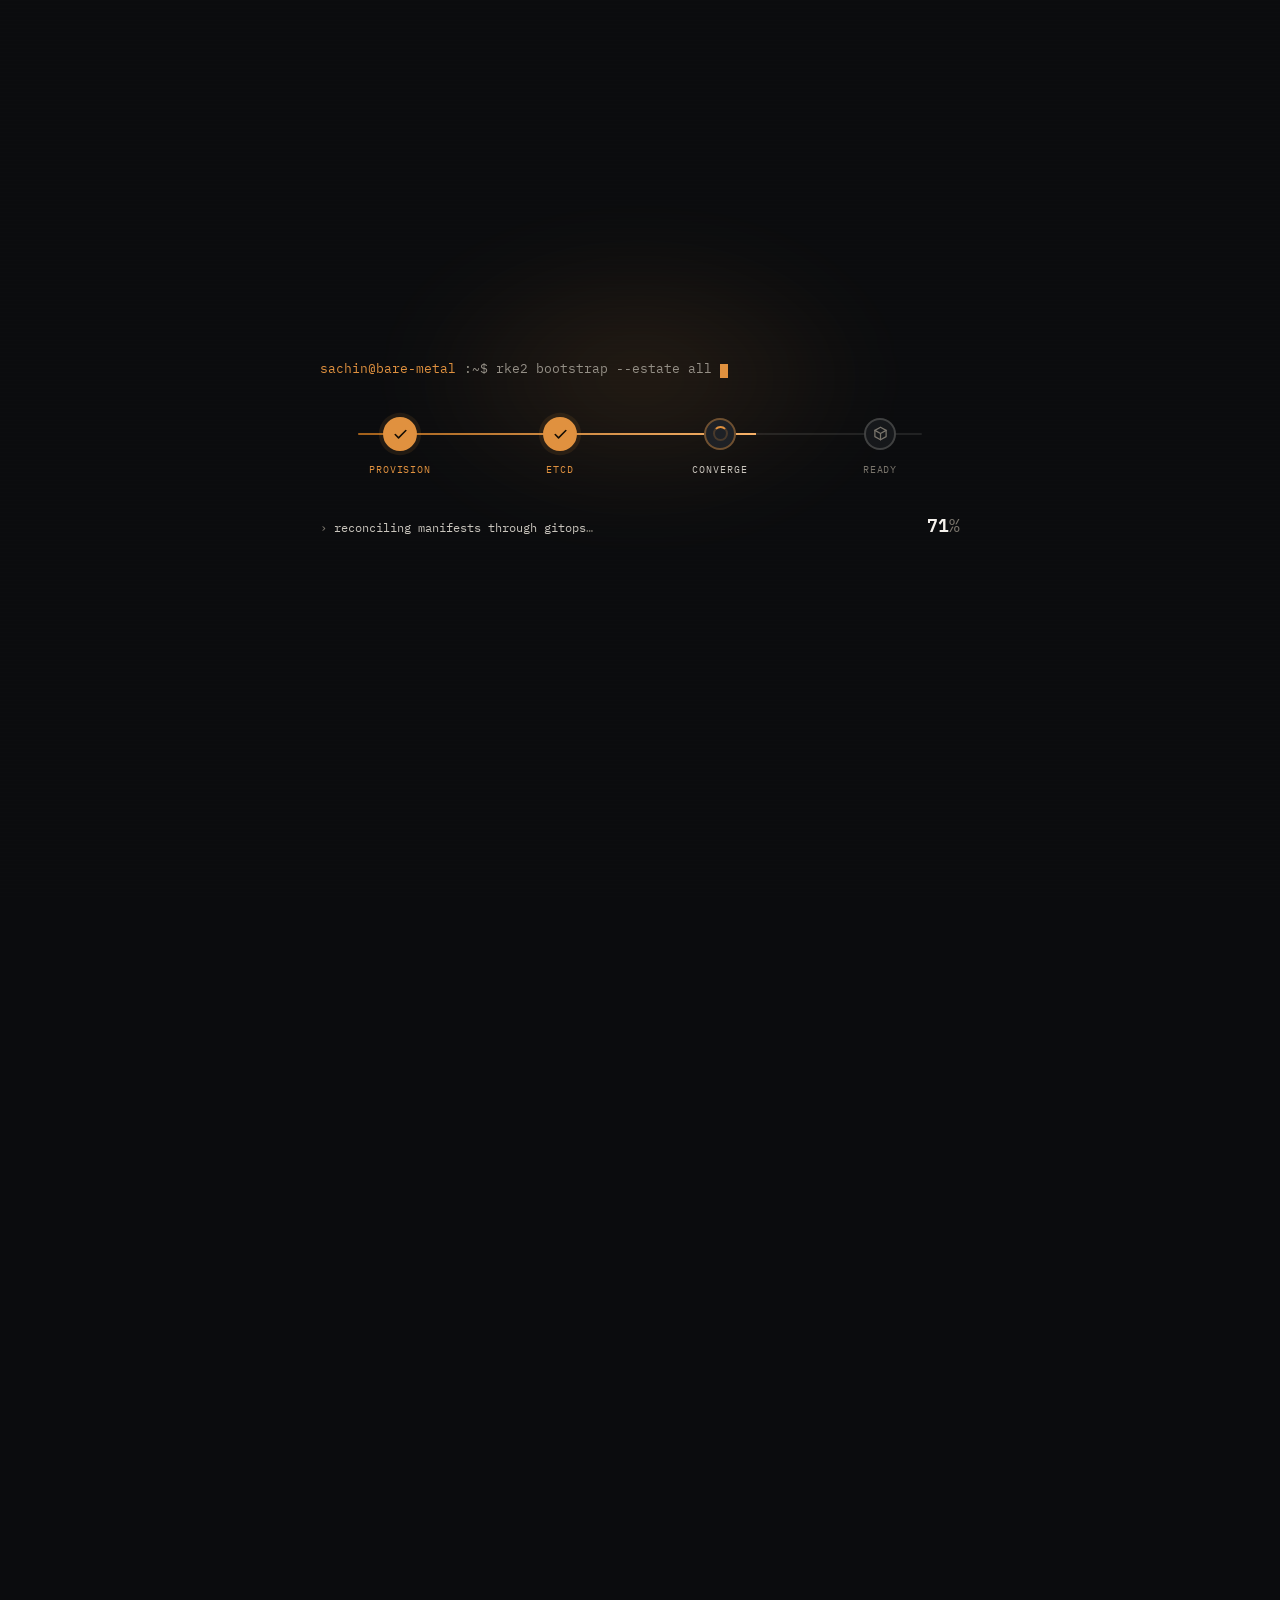
==== commit cd5c651f: "Wire up sachinvasle.in: canonical, Open Graph, robots, sitemap Adds a 1200x630 link-preview card so " ====
--- a/public/index.html
+++ b/public/index.html
@@ -28,7 +28,19 @@
   <meta property="og:description"
     content="Hybrid Kubernetes on bare metal and AWS, self-hosted LLM inference on on-prem GPUs, and an AI-powered SRE platform written from scratch.">
   <meta property="og:locale" content="en_IN">
-  <!-- TODO before launch: set og:url, og:image and rel=canonical to the real domain. -->
+  <meta property="og:site_name" content="Sachin Vasle">
+  <meta property="og:url" content="https://sachinvasle.in/">
+  <meta property="og:image" content="https://sachinvasle.in/req/img/og-cover.png">
+  <meta property="og:image:type" content="image/png">
+  <meta property="og:image:width" content="1200">
+  <meta property="og:image:height" content="630">
+  <meta property="og:image:alt" content="Sachin Vasle — DevOps &amp; AI Infrastructure Engineer">
+  <meta name="twitter:card" content="summary_large_image">
+  <meta name="twitter:title" content="Sachin Vasle — DevOps &amp; AI Infrastructure Engineer">
+  <meta name="twitter:description"
+    content="Hybrid Kubernetes on bare metal and AWS, self-hosted LLM inference on on-prem GPUs, and an AI-powered SRE platform written from scratch.">
+  <meta name="twitter:image" content="https://sachinvasle.in/req/img/og-cover.png">
+  <link rel="canonical" href="https://sachinvasle.in/">
 
   <link rel="me" href="https://www.linkedin.com/in/sachin-vasle-a631bb194/">
   <link rel="me" href="https://github.com/sachinvasle99">
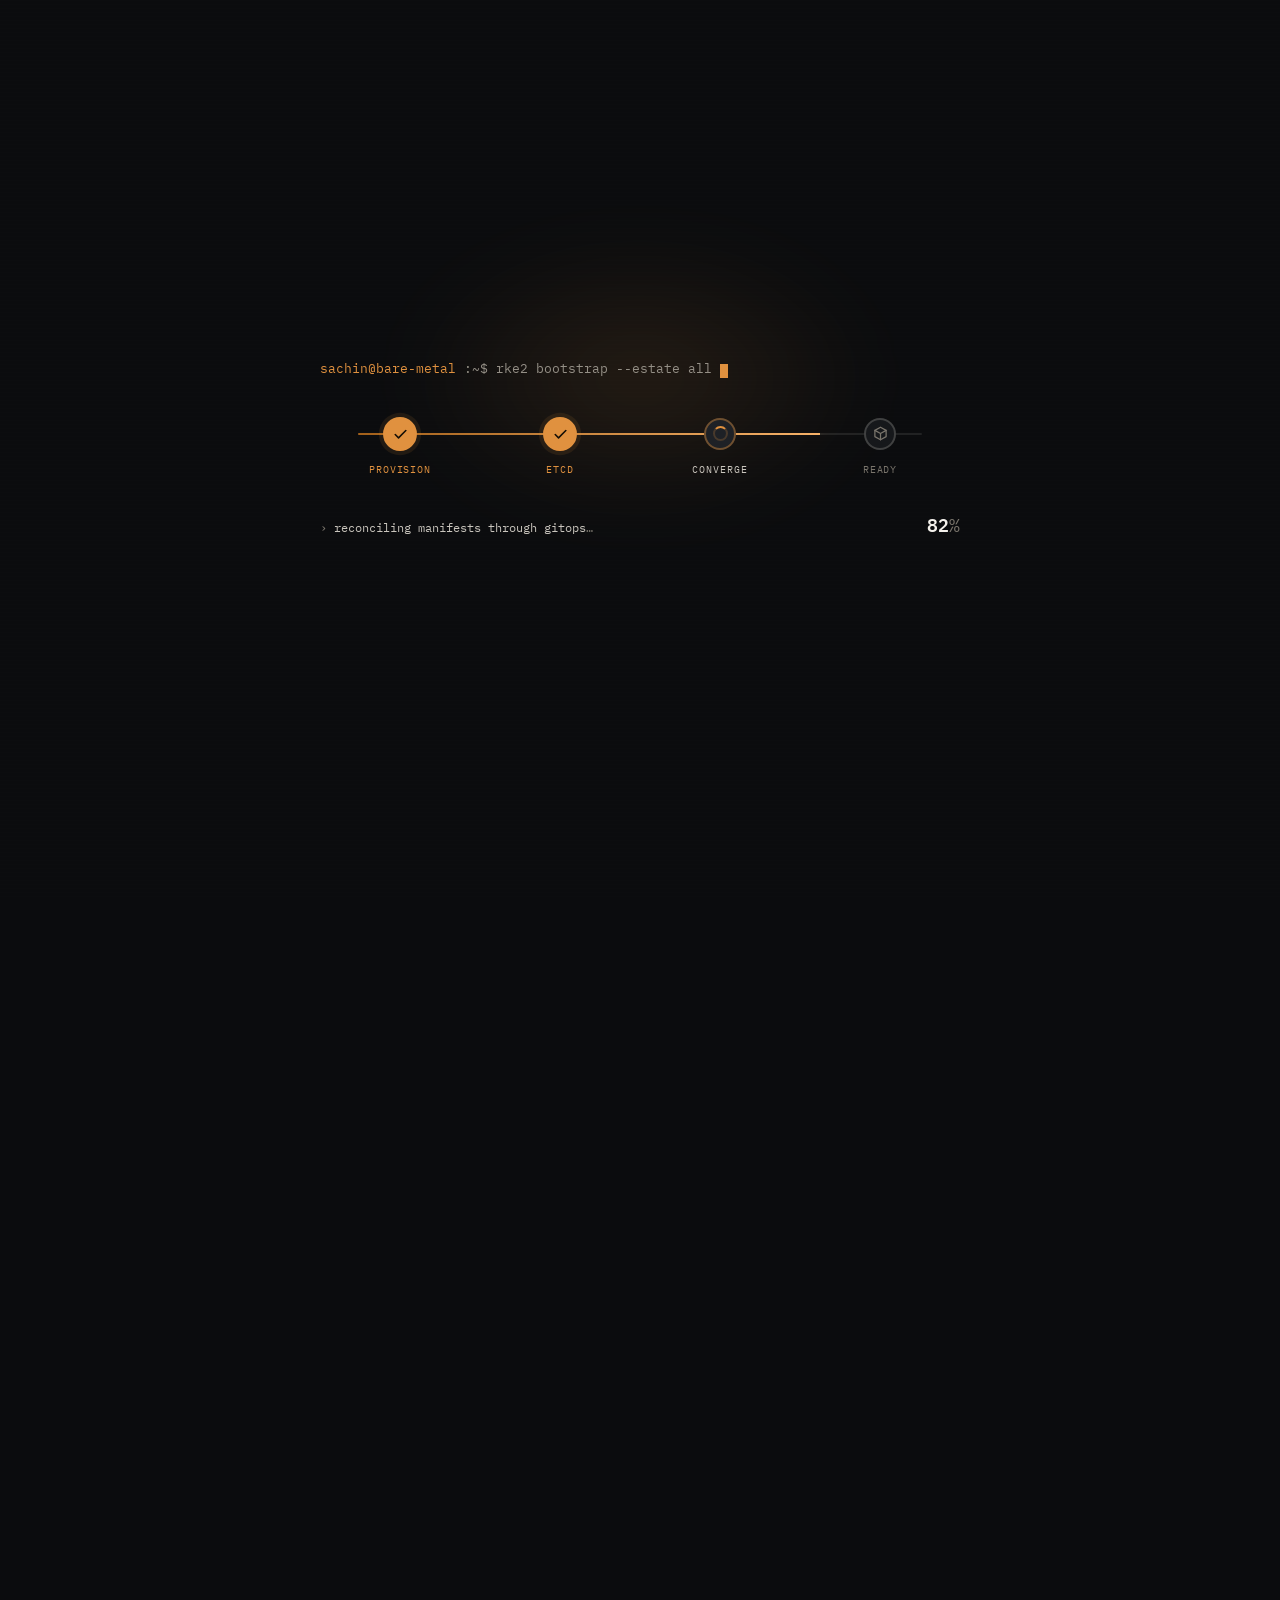
==== commit 364a0aeb: "Add STAR outcomes to each role, and CloudFront Each role already carried situation, task and action;" ====
--- a/public/index.html
+++ b/public/index.html
@@ -260,7 +260,7 @@
                 <rect class="t-plane" x="36" y="16" width="396" height="72" rx="12" />
                 <text class="t-planelbl" x="54" y="40">cloud</text>
                 <text class="t-meta" x="54" y="60">aws · gcp · multi-region · on-premises</text>
-                <text class="t-meta" x="54" y="78">vpc · iam · ec2 · s3 · rds · lambda · route 53 · elb</text>
+                <text class="t-meta" x="54" y="78">vpc · iam · ec2 · s3 · rds · lambda · cloudfront · elb</text>
                 <circle class="t-node t-node--cp" cx="20" cy="52" r="6" />
               </g>
 
@@ -631,6 +631,18 @@
                   Vault, RBAC and least-privilege IAM throughout, and production read-only by
                   default.</li>
               </ul>
+              <div class="outcomes">
+                <span class="outcomes__cap">result</span>
+                <ul>
+                  <li><b>99.99% application uptime</b> sustained across the platform.</li>
+                  <li><b>No unplanned customer-facing downtime</b> through the cutover from EKS to
+                    self-operated Kubernetes.</li>
+                  <li><b>Environment provisioning and test cycles cut dramatically</b> by moving
+                    ephemeral database volumes to RAM-backed storage.</li>
+                  <li><b>Production incidents reach a person, not a channel</b> — alerting wired to
+                    PagerDuty escalation instead of a dashboard nobody is watching.</li>
+                </ul>
+              </div>
               <div class="release__chips chips" data-stagger>
                 <span class="kchip"><span class="d"></span>RKE2</span>
                 <span class="kchip"><span class="d"></span>Amazon EKS</span>
@@ -674,7 +686,7 @@
                   from the same source — the thing that made rapid failover realistic rather than
                   theoretical.</li>
                 <li><b>AWS breadth.</b> VPC, IAM, EC2, ELB, ASG, EKS, ECS, ECR, EBS, S3, RDS and
-                  Aurora, Route&nbsp;53, Lambda, CloudWatch, SQS, SNS and Secrets Manager, built for
+                  Aurora, Route&nbsp;53, CloudFront, Lambda, CloudWatch, SQS, SNS and Secrets Manager, built for
                   high availability, security and scale.</li>
                 <li><b>GCP breadth.</b> VPC, Compute Engine, IAM, firewalls, GKE, Artifact Registry,
                   GCS, Cloud SQL, Cloud Logging, Pub/Sub, Cloud Functions, load balancing and Secret
@@ -700,12 +712,26 @@
                 <li><b>Cost optimization.</b> Route&nbsp;53, Transit Gateway and AWS Organizations
                   managed down to what the business actually needed.</li>
               </ul>
+              <div class="outcomes">
+                <span class="outcomes__cap">result</span>
+                <ul>
+                  <li><b>Rapid multi-region failover</b> became realistic — an environment could be
+                    rebuilt in another region from the same Terraform source.</li>
+                  <li><b>Higher deployment frequency</b> after moving EKS delivery onto FluxCD,
+                    ArgoCD and Helmfile.</li>
+                  <li><b>Database platform modernised</b> — RDS to Aurora Serverless, a global RDS
+                    cluster, and MongoDB onto Atlas, each for scale headroom.</li>
+                  <li><b>Credentials out of manifests entirely</b>, via Vault, Sealed Secrets and
+                    ESO backed by AWS and GCP Secrets Manager.</li>
+                </ul>
+              </div>
               <div class="release__chips chips" data-stagger>
                 <span class="kchip"><span class="d"></span>AWS</span>
                 <span class="kchip"><span class="d"></span>GCP · GKE</span>
                 <span class="kchip"><span class="d"></span>Terraform</span>
                 <span class="kchip"><span class="d"></span>Terragrunt</span>
                 <span class="kchip"><span class="d"></span>Amazon EKS</span>
+                <span class="kchip"><span class="d"></span>CloudFront</span>
                 <span class="kchip"><span class="d"></span>Aurora Serverless</span>
                 <span class="kchip"><span class="d"></span>MongoDB Atlas</span>
                 <span class="kchip"><span class="d"></span>Helmfile</span>
@@ -755,6 +781,17 @@
                 <li><b>Automation.</b> Reusable Bash tooling for testing procedures, removing manual
                   effort and making results consistent run to run.</li>
               </ul>
+              <div class="outcomes">
+                <span class="outcomes__cap">result</span>
+                <ul>
+                  <li><b>100+ production workloads kept stable</b> across enterprise client
+                    clusters, as the escalation point for critical Kubernetes issues.</li>
+                  <li><b>AWS spend reduced</b> across multiple client projects through Kubecost
+                    visibility and Traefik traffic optimization.</li>
+                  <li><b>Issues surfaced before users noticed</b> — Grafana alerting routed to the
+                    SysOps team ahead of impact.</li>
+                </ul>
+              </div>
               <div class="release__chips chips" data-stagger>
                 <span class="kchip"><span class="d"></span>AWS</span>
                 <span class="kchip"><span class="d"></span>Amazon EKS</span>
@@ -790,7 +827,7 @@
               <span class="path">infra/</span>stack.yaml
               <span class="spec__hint">hover a card ↓</span>
             </figcaption>
-            <pre><span class="ln"><span class="no">1</span><span class="k">stack</span><span class="p">:</span></span><span class="ln" data-key="platform"><span class="no">2</span>  <span class="k">platform</span><span class="p">:</span>      <span class="p">[</span><span class="v">rke2</span><span class="p">,</span> <span class="v">eks</span><span class="p">,</span> <span class="v">gke</span><span class="p">,</span> <span class="v">bare-metal</span><span class="p">,</span> <span class="v">etcd</span><span class="p">,</span> <span class="v">cni</span><span class="p">,</span> <span class="v">helm</span><span class="p">,</span> <span class="v">private-cloud</span><span class="p">]</span></span><span class="ln" data-key="cloud"><span class="no">3</span>  <span class="k">cloud</span><span class="p">:</span>         <span class="p">[</span><span class="v">aws</span><span class="p">,</span> <span class="v">gcp</span><span class="p">,</span> <span class="v">on-prem</span><span class="p">,</span> <span class="v">multi-region</span><span class="p">]</span></span><span class="ln" data-key="iac"><span class="no">4</span>  <span class="k">iac</span><span class="p">:</span>           <span class="p">[</span><span class="v">terraform</span><span class="p">,</span> <span class="v">terragrunt</span><span class="p">,</span> <span class="v">ansible</span><span class="p">,</span> <span class="v">helmfile</span><span class="p">]</span></span><span class="ln" data-key="delivery"><span class="no">5</span>  <span class="k">delivery</span><span class="p">:</span>      <span class="p">[</span><span class="v">argocd</span><span class="p">,</span> <span class="v">fluxcd</span><span class="p">,</span> <span class="v">jenkins-jcasc</span><span class="p">,</span> <span class="v">gh-actions</span><span class="p">,</span> <span class="v">gitlab-ci</span><span class="p">,</span> <span class="v">artifactory</span><span class="p">]</span></span><span class="ln" data-key="scaling"><span class="no">6</span>  <span class="k">scaling</span><span class="p">:</span>       <span class="p">[</span><span class="v">hpa</span><span class="p">,</span> <span class="v">vpa</span><span class="p">,</span> <span class="v">keda</span><span class="p">,</span> <span class="v">cluster-autoscaler</span><span class="p">]</span></span><span class="ln" data-key="observability"><span class="no">7</span>  <span class="k">observability</span><span class="p">:</span> <span class="p">[</span><span class="v">prometheus</span><span class="p">,</span> <span class="v">grafana</span><span class="p">,</span> <span class="v">signoz</span><span class="p">,</span> <span class="v">otel</span><span class="p">,</span> <span class="v">loki</span><span class="p">,</span> <span class="v">elk</span><span class="p">,</span> <span class="v">pagerduty</span><span class="p">]</span></span><span class="ln" data-key="security"><span class="no">8</span>  <span class="k">security</span><span class="p">:</span>      <span class="p">[</span><span class="v">trivy</span><span class="p">,</span> <span class="v">vault</span><span class="p">,</span> <span class="v">sealed-secrets</span><span class="p">,</span> <span class="v">eso</span><span class="p">,</span> <span class="v">rbac</span><span class="p">,</span> <span class="v">network-policy</span><span class="p">]</span></span><span class="ln" data-key="compliance"><span class="no">9</span>  <span class="k">compliance</span><span class="p">:</span>    <span class="p">[</span><span class="v">soc2</span><span class="p">,</span> <span class="v">hipaa</span><span class="p">,</span> <span class="v">data-residency</span><span class="p">,</span> <span class="v">audit-trail</span><span class="p">]</span></span><span class="ln" data-key="ai"><span class="no">10</span>  <span class="k">ai</span><span class="p">:</span>            <span class="p">[</span><span class="v">self-hosted-llm</span><span class="p">,</span> <span class="v">gpu-inference</span><span class="p">,</span> <span class="v">mcp</span><span class="p">,</span> <span class="v">tool-calling</span><span class="p">]</span></span><span class="ln" data-key="code"><span class="no">11</span>  <span class="k">code</span><span class="p">:</span>          <span class="p">[</span><span class="v">python</span><span class="p">,</span> <span class="v">fastapi</span><span class="p">,</span> <span class="v">bash</span><span class="p">,</span> <span class="v">groovy</span><span class="p">,</span> <span class="v">react</span><span class="p">]</span></span><span class="ln" data-key="data"><span class="no">12</span>  <span class="k">data</span><span class="p">:</span>          <span class="p">[</span><span class="v">postgres</span><span class="p">,</span> <span class="v">mysql</span><span class="p">,</span> <span class="v">mongodb</span><span class="p">,</span> <span class="v">redis</span><span class="p">,</span> <span class="v">clickhouse</span><span class="p">,</span> <span class="v">ram-backed-pg</span><span class="p">]</span></span><span class="ln"><span class="no">13</span></span><span class="ln"><span class="no">14</span><span class="k">mode</span><span class="p">:</span> <span class="v">read_only_by_default</span>  <span class="c"># deterministic core · narrating edge</span></span></pre>
+            <pre><span class="ln"><span class="no">1</span><span class="k">stack</span><span class="p">:</span></span><span class="ln" data-key="platform"><span class="no">2</span>  <span class="k">platform</span><span class="p">:</span>      <span class="p">[</span><span class="v">rke2</span><span class="p">,</span> <span class="v">eks</span><span class="p">,</span> <span class="v">gke</span><span class="p">,</span> <span class="v">bare-metal</span><span class="p">,</span> <span class="v">etcd</span><span class="p">,</span> <span class="v">cni</span><span class="p">,</span> <span class="v">helm</span><span class="p">,</span> <span class="v">private-cloud</span><span class="p">]</span></span><span class="ln" data-key="cloud"><span class="no">3</span>  <span class="k">cloud</span><span class="p">:</span>         <span class="p">[</span><span class="v">aws</span><span class="p">,</span> <span class="v">gcp</span><span class="p">,</span> <span class="v">on-prem</span><span class="p">,</span> <span class="v">cloudfront</span><span class="p">,</span> <span class="v">multi-region</span><span class="p">]</span></span><span class="ln" data-key="iac"><span class="no">4</span>  <span class="k">iac</span><span class="p">:</span>           <span class="p">[</span><span class="v">terraform</span><span class="p">,</span> <span class="v">terragrunt</span><span class="p">,</span> <span class="v">ansible</span><span class="p">,</span> <span class="v">helmfile</span><span class="p">]</span></span><span class="ln" data-key="delivery"><span class="no">5</span>  <span class="k">delivery</span><span class="p">:</span>      <span class="p">[</span><span class="v">argocd</span><span class="p">,</span> <span class="v">fluxcd</span><span class="p">,</span> <span class="v">jenkins-jcasc</span><span class="p">,</span> <span class="v">gh-actions</span><span class="p">,</span> <span class="v">gitlab-ci</span><span class="p">,</span> <span class="v">artifactory</span><span class="p">]</span></span><span class="ln" data-key="scaling"><span class="no">6</span>  <span class="k">scaling</span><span class="p">:</span>       <span class="p">[</span><span class="v">hpa</span><span class="p">,</span> <span class="v">vpa</span><span class="p">,</span> <span class="v">keda</span><span class="p">,</span> <span class="v">cluster-autoscaler</span><span class="p">]</span></span><span class="ln" data-key="observability"><span class="no">7</span>  <span class="k">observability</span><span class="p">:</span> <span class="p">[</span><span class="v">prometheus</span><span class="p">,</span> <span class="v">grafana</span><span class="p">,</span> <span class="v">signoz</span><span class="p">,</span> <span class="v">otel</span><span class="p">,</span> <span class="v">loki</span><span class="p">,</span> <span class="v">elk</span><span class="p">,</span> <span class="v">pagerduty</span><span class="p">]</span></span><span class="ln" data-key="security"><span class="no">8</span>  <span class="k">security</span><span class="p">:</span>      <span class="p">[</span><span class="v">trivy</span><span class="p">,</span> <span class="v">vault</span><span class="p">,</span> <span class="v">sealed-secrets</span><span class="p">,</span> <span class="v">eso</span><span class="p">,</span> <span class="v">rbac</span><span class="p">,</span> <span class="v">network-policy</span><span class="p">]</span></span><span class="ln" data-key="compliance"><span class="no">9</span>  <span class="k">compliance</span><span class="p">:</span>    <span class="p">[</span><span class="v">soc2</span><span class="p">,</span> <span class="v">hipaa</span><span class="p">,</span> <span class="v">data-residency</span><span class="p">,</span> <span class="v">audit-trail</span><span class="p">]</span></span><span class="ln" data-key="ai"><span class="no">10</span>  <span class="k">ai</span><span class="p">:</span>            <span class="p">[</span><span class="v">self-hosted-llm</span><span class="p">,</span> <span class="v">gpu-inference</span><span class="p">,</span> <span class="v">mcp</span><span class="p">,</span> <span class="v">tool-calling</span><span class="p">]</span></span><span class="ln" data-key="code"><span class="no">11</span>  <span class="k">code</span><span class="p">:</span>          <span class="p">[</span><span class="v">python</span><span class="p">,</span> <span class="v">fastapi</span><span class="p">,</span> <span class="v">bash</span><span class="p">,</span> <span class="v">groovy</span><span class="p">,</span> <span class="v">react</span><span class="p">]</span></span><span class="ln" data-key="data"><span class="no">12</span>  <span class="k">data</span><span class="p">:</span>          <span class="p">[</span><span class="v">postgres</span><span class="p">,</span> <span class="v">mysql</span><span class="p">,</span> <span class="v">mongodb</span><span class="p">,</span> <span class="v">redis</span><span class="p">,</span> <span class="v">clickhouse</span><span class="p">,</span> <span class="v">ram-backed-pg</span><span class="p">]</span></span><span class="ln"><span class="no">13</span></span><span class="ln"><span class="no">14</span><span class="k">mode</span><span class="p">:</span> <span class="v">read_only_by_default</span>  <span class="c"># deterministic core · narrating edge</span></span></pre>
           </figure>
 
           <div class="stack-cards" data-stagger>
--- a/public/req/css/styles.css
+++ b/public/req/css/styles.css
@@ -930,6 +930,32 @@
   padding: 0.16rem 0.42rem; border-radius: 4px;
 }
 .release__sum { font-size: 0.98rem; color: var(--ink-soft); margin-bottom: 1rem; max-width: 70ch; }
+
+/* results — the R in STAR, kept visually distinct from the tech chips
+ * so an outcome never reads as just another tool name */
+.outcomes {
+  margin: 0.2rem 0 1.1rem;
+  padding: 0.85rem 1rem;
+  border: 1px solid var(--line-soft);
+  border-left: 2px solid var(--ok);
+  border-radius: 0 var(--r-sm) var(--r-sm) 0;
+  background: var(--surface);
+}
+.outcomes__cap {
+  display: block; margin-bottom: 0.55rem;
+  font-family: var(--font-mono); font-size: 0.64rem;
+  letter-spacing: 0.13em; text-transform: uppercase; color: var(--ok);
+}
+.outcomes ul { display: grid; gap: 0.42rem; }
+.outcomes li {
+  position: relative; padding-left: 1.2rem;
+  font-size: 0.9rem; color: var(--ink-soft); line-height: 1.45;
+}
+.outcomes li::before {
+  content: '→'; position: absolute; left: 0; top: 0;
+  font-family: var(--font-mono); font-size: 0.8rem; color: var(--ok);
+}
+.outcomes b { color: var(--ink); font-weight: 600; }
 
 /* highlighted specifics under a role summary */
 .role__points { display: grid; gap: 0.6rem; }
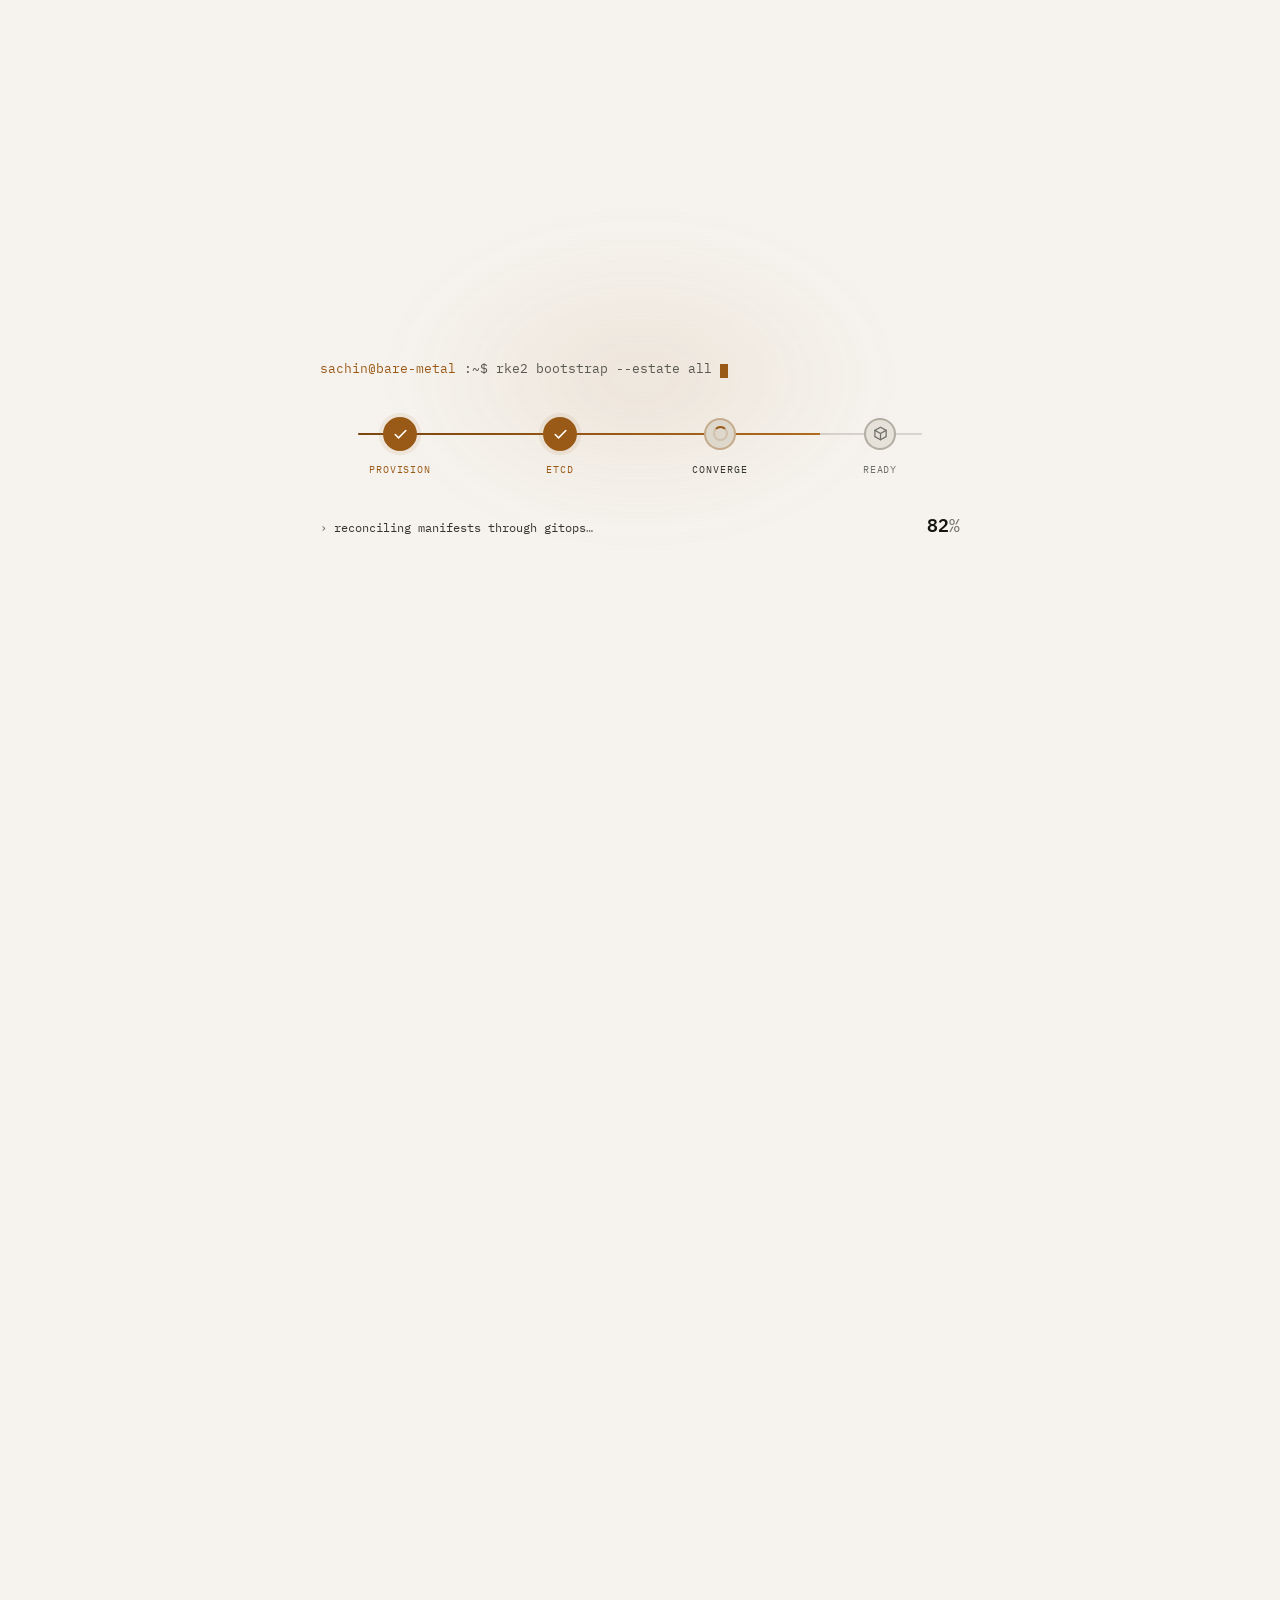
==== commit 29c6f79e: "Default to light mode; sharpen per-role stacks - Light is now the default theme on both pages; the t" ====
--- a/public/index.html
+++ b/public/index.html
@@ -1,5 +1,5 @@
 <!DOCTYPE html>
-<html lang="en" data-theme="dark">
+<html lang="en" data-theme="light">
 
 <head>
   <meta charset="UTF-8">
@@ -9,15 +9,14 @@
     content="AI infrastructure and DevOps engineer. Hybrid Kubernetes across on-premises bare metal and AWS EKS, self-hosted LLM inference on on-prem GPUs, and an AI-powered SRE root cause analysis platform built from scratch.">
   <meta name="author" content="Sachin Vasle">
   <meta name="robots" content="index, follow, max-image-preview:large">
-  <meta name="theme-color" content="#0b0c0e" media="(prefers-color-scheme: dark)">
-  <meta name="theme-color" content="#f6f3ee" media="(prefers-color-scheme: light)">
+  <meta name="theme-color" content="#f6f3ee">
 
   <!-- Theme boot — runs before first paint so there is no flash.
-       Dark is the design; light only when the visitor chooses it. -->
+       Light is the default; dark only when the visitor chooses it. -->
   <script>
     (function () {
       document.documentElement.classList.add('js');
-      var t = 'dark';
+      var t = 'light';
       try { var s = localStorage.getItem('theme'); if (s === 'light' || s === 'dark') t = s; } catch (e) { }
       document.documentElement.setAttribute('data-theme', t);
     })();
@@ -441,7 +440,7 @@
               rebuild from a repository rather than a pet nobody dares restart, and a change to CI
               gets reviewed like any other change. Around it: GitHub Actions, GitLab CI and
               Bitbucket Pipelines running inside Kubernetes, JFrog Artifactory governing artifact
-              promotion, and GitOps on ArgoCD and FluxCD giving teams self-service deploys with
+              promotion, and GitOps on ArgoCD — FluxCD at Revent Labs — giving teams self-service deploys with
               rollbacks that work.
             </p>
 
@@ -602,10 +601,17 @@
                   etcd health and backups, rolling upgrades, certificate rotation, and the deep
                   troubleshooting that lands on the API server, scheduler, kubelet, CoreDNS and the
                   CNI — across RKE2 on bare metal and Amazon EKS.</li>
+                <li><b>Storage on bare metal.</b> The layer a managed platform hands you for free
+                  and a data centre does not: <span class="hl">TopoLVM</span> for local-volume
+                  provisioning, with <span class="hl">Ceph</span> and <span class="hl">Longhorn</span>
+                  for replicated block storage — storage classes, PVC lifecycle, capacity and
+                  recovery all owned in-house.</li>
                 <li><b>AWS, as code.</b> Multi-region workloads with VPCs, subnets, IAM, node groups
-                  and supporting services in reusable Terraform and Terragrunt modules; ECR for
-                  images, and cost kept honest through rightsizing, storage lifecycle policies and
-                  idle-resource cleanup.</li>
+                  and supporting services in reusable Terraform and Terragrunt modules. Day to day
+                  that means <span class="hl">EKS, EC2, VPC, IAM, ELB, Route&nbsp;53, S3, EBS, ECR,
+                  RDS, CloudWatch, CloudFront, Lambda and Secrets Manager</span> — with cost kept
+                  honest through rightsizing, storage lifecycle policies and idle-resource
+                  cleanup.</li>
                 <li><b>Networking that spans both sides.</b> CNI and CoreDNS on bare metal, ingress
                   controllers and load balancing, network policies and multi-tenant namespace
                   isolation, and the firewall and routing work that hybrid connectivity actually
@@ -614,7 +620,7 @@
                   <span class="hl">JCasC</span> — controllers, plugins, credentials and jobs as YAML
                   in Git — plus GitHub Actions, GitLab CI and Bitbucket Pipelines inside Kubernetes,
                   JFrog Artifactory for artifact promotion, Helm and Kustomize for packaging, and
-                  GitOps on ArgoCD and FluxCD with rollbacks that work.</li>
+                  GitOps on ArgoCD with automated rollback.</li>
                 <li><b>AI and GPU infrastructure.</b> Self-hosted LLM inference on on-premises GPU
                   compute — model serving, GPU utilization, inference performance, context
                   management and tool-calling — and Krista XRay, the AI-powered SRE platform built
@@ -644,15 +650,19 @@
                 </ul>
               </div>
               <div class="release__chips chips" data-stagger>
+                <span class="kchip"><span class="d"></span>Amazon EKS</span>
+                <span class="kchip"><span class="d"></span>AWS</span>
                 <span class="kchip"><span class="d"></span>RKE2</span>
-                <span class="kchip"><span class="d"></span>Amazon EKS</span>
+                <span class="kchip"><span class="d"></span>Bare metal</span>
                 <span class="kchip"><span class="d"></span>Private cloud</span>
+                <span class="kchip"><span class="d"></span>TopoLVM</span>
+                <span class="kchip"><span class="d"></span>Ceph</span>
+                <span class="kchip"><span class="d"></span>Longhorn</span>
                 <span class="kchip"><span class="d"></span>Terraform</span>
                 <span class="kchip"><span class="d"></span>Terragrunt</span>
                 <span class="kchip"><span class="d"></span>Ansible</span>
+                <span class="kchip"><span class="d"></span>ArgoCD</span>
                 <span class="kchip"><span class="d"></span>Jenkins · JCasC</span>
-                <span class="kchip"><span class="d"></span>ArgoCD</span>
-                <span class="kchip"><span class="d"></span>FluxCD</span>
                 <span class="kchip"><span class="d"></span>Helm</span>
                 <span class="kchip"><span class="d"></span>GPU / LLM serving</span>
                 <span class="kchip"><span class="d"></span>SigNoz</span>
@@ -736,6 +746,10 @@
                 <span class="kchip"><span class="d"></span>MongoDB Atlas</span>
                 <span class="kchip"><span class="d"></span>Helmfile</span>
                 <span class="kchip"><span class="d"></span>ArgoCD · FluxCD</span>
+                <span class="kchip"><span class="d"></span>GKE · GAR · GCS</span>
+                <span class="kchip"><span class="d"></span>Cloud SQL · Pub/Sub</span>
+                <span class="kchip"><span class="d"></span>EC2 · VPC · IAM · ELB</span>
+                <span class="kchip"><span class="d"></span>Lambda · SQS · SNS</span>
                 <span class="kchip"><span class="d"></span>HPA · VPA · KEDA</span>
                 <span class="kchip"><span class="d"></span>GitHub Actions</span>
                 <span class="kchip"><span class="d"></span>SonarQube</span>
@@ -761,8 +775,10 @@
               </p>
               <ul class="role__points">
                 <li><b>EKS cluster management at scale.</b> Ran production clusters carrying 100+
-                  workloads, keeping resource utilization and platform stability in hand, and became
-                  the person critical Kubernetes production issues got escalated to.</li>
+                  workloads across <span class="hl">EC2, VPC, IAM, ELB, S3, EBS, ECR, Route&nbsp;53
+                  and CloudWatch</span>, keeping resource utilization and platform stability in
+                  hand, and became the person critical Kubernetes production issues got escalated
+                  to.</li>
                 <li><b>Helm-based delivery.</b> Developed and maintained Helm charts for application
                   deployment onto EKS, making releases consistent and repeatable instead of
                   hand-assembled per environment.</li>
@@ -795,6 +811,10 @@
               <div class="release__chips chips" data-stagger>
                 <span class="kchip"><span class="d"></span>AWS</span>
                 <span class="kchip"><span class="d"></span>Amazon EKS</span>
+                <span class="kchip"><span class="d"></span>EC2 · VPC · IAM</span>
+                <span class="kchip"><span class="d"></span>ELB · Route 53</span>
+                <span class="kchip"><span class="d"></span>S3 · EBS · ECR</span>
+                <span class="kchip"><span class="d"></span>CloudWatch</span>
                 <span class="kchip"><span class="d"></span>Kubernetes</span>
                 <span class="kchip"><span class="d"></span>Helm</span>
                 <span class="kchip"><span class="d"></span>Docker</span>
@@ -827,39 +847,49 @@
               <span class="path">infra/</span>stack.yaml
               <span class="spec__hint">hover a card ↓</span>
             </figcaption>
-            <pre><span class="ln"><span class="no">1</span><span class="k">stack</span><span class="p">:</span></span><span class="ln" data-key="platform"><span class="no">2</span>  <span class="k">platform</span><span class="p">:</span>      <span class="p">[</span><span class="v">rke2</span><span class="p">,</span> <span class="v">eks</span><span class="p">,</span> <span class="v">gke</span><span class="p">,</span> <span class="v">bare-metal</span><span class="p">,</span> <span class="v">etcd</span><span class="p">,</span> <span class="v">cni</span><span class="p">,</span> <span class="v">helm</span><span class="p">,</span> <span class="v">private-cloud</span><span class="p">]</span></span><span class="ln" data-key="cloud"><span class="no">3</span>  <span class="k">cloud</span><span class="p">:</span>         <span class="p">[</span><span class="v">aws</span><span class="p">,</span> <span class="v">gcp</span><span class="p">,</span> <span class="v">on-prem</span><span class="p">,</span> <span class="v">cloudfront</span><span class="p">,</span> <span class="v">multi-region</span><span class="p">]</span></span><span class="ln" data-key="iac"><span class="no">4</span>  <span class="k">iac</span><span class="p">:</span>           <span class="p">[</span><span class="v">terraform</span><span class="p">,</span> <span class="v">terragrunt</span><span class="p">,</span> <span class="v">ansible</span><span class="p">,</span> <span class="v">helmfile</span><span class="p">]</span></span><span class="ln" data-key="delivery"><span class="no">5</span>  <span class="k">delivery</span><span class="p">:</span>      <span class="p">[</span><span class="v">argocd</span><span class="p">,</span> <span class="v">fluxcd</span><span class="p">,</span> <span class="v">jenkins-jcasc</span><span class="p">,</span> <span class="v">gh-actions</span><span class="p">,</span> <span class="v">gitlab-ci</span><span class="p">,</span> <span class="v">artifactory</span><span class="p">]</span></span><span class="ln" data-key="scaling"><span class="no">6</span>  <span class="k">scaling</span><span class="p">:</span>       <span class="p">[</span><span class="v">hpa</span><span class="p">,</span> <span class="v">vpa</span><span class="p">,</span> <span class="v">keda</span><span class="p">,</span> <span class="v">cluster-autoscaler</span><span class="p">]</span></span><span class="ln" data-key="observability"><span class="no">7</span>  <span class="k">observability</span><span class="p">:</span> <span class="p">[</span><span class="v">prometheus</span><span class="p">,</span> <span class="v">grafana</span><span class="p">,</span> <span class="v">signoz</span><span class="p">,</span> <span class="v">otel</span><span class="p">,</span> <span class="v">loki</span><span class="p">,</span> <span class="v">elk</span><span class="p">,</span> <span class="v">pagerduty</span><span class="p">]</span></span><span class="ln" data-key="security"><span class="no">8</span>  <span class="k">security</span><span class="p">:</span>      <span class="p">[</span><span class="v">trivy</span><span class="p">,</span> <span class="v">vault</span><span class="p">,</span> <span class="v">sealed-secrets</span><span class="p">,</span> <span class="v">eso</span><span class="p">,</span> <span class="v">rbac</span><span class="p">,</span> <span class="v">network-policy</span><span class="p">]</span></span><span class="ln" data-key="compliance"><span class="no">9</span>  <span class="k">compliance</span><span class="p">:</span>    <span class="p">[</span><span class="v">soc2</span><span class="p">,</span> <span class="v">hipaa</span><span class="p">,</span> <span class="v">data-residency</span><span class="p">,</span> <span class="v">audit-trail</span><span class="p">]</span></span><span class="ln" data-key="ai"><span class="no">10</span>  <span class="k">ai</span><span class="p">:</span>            <span class="p">[</span><span class="v">self-hosted-llm</span><span class="p">,</span> <span class="v">gpu-inference</span><span class="p">,</span> <span class="v">mcp</span><span class="p">,</span> <span class="v">tool-calling</span><span class="p">]</span></span><span class="ln" data-key="code"><span class="no">11</span>  <span class="k">code</span><span class="p">:</span>          <span class="p">[</span><span class="v">python</span><span class="p">,</span> <span class="v">fastapi</span><span class="p">,</span> <span class="v">bash</span><span class="p">,</span> <span class="v">groovy</span><span class="p">,</span> <span class="v">react</span><span class="p">]</span></span><span class="ln" data-key="data"><span class="no">12</span>  <span class="k">data</span><span class="p">:</span>          <span class="p">[</span><span class="v">postgres</span><span class="p">,</span> <span class="v">mysql</span><span class="p">,</span> <span class="v">mongodb</span><span class="p">,</span> <span class="v">redis</span><span class="p">,</span> <span class="v">clickhouse</span><span class="p">,</span> <span class="v">ram-backed-pg</span><span class="p">]</span></span><span class="ln"><span class="no">13</span></span><span class="ln"><span class="no">14</span><span class="k">mode</span><span class="p">:</span> <span class="v">read_only_by_default</span>  <span class="c"># deterministic core · narrating edge</span></span></pre>
+            <pre><span class="ln"><span class="no">1</span><span class="k">stack</span><span class="p">:</span></span><span class="ln" data-key="cloud"><span class="no">2</span>  <span class="k">cloud</span><span class="p">:</span>          <span class="p">[</span><span class="v">aws</span><span class="p">,</span> <span class="v">gcp</span><span class="p">,</span> <span class="v">on-premises</span><span class="p">,</span> <span class="v">multi-region</span><span class="p">]</span></span><span class="ln" data-key="kubernetes"><span class="no">3</span>  <span class="k">kubernetes</span><span class="p">:</span>     <span class="p">[</span><span class="v">rke2</span><span class="p">,</span> <span class="v">eks</span><span class="p">,</span> <span class="v">gke</span><span class="p">,</span> <span class="v">bare-metal</span><span class="p">,</span> <span class="v">private-cloud</span><span class="p">,</span> <span class="v">etcd</span><span class="p">,</span> <span class="v">cni</span><span class="p">,</span> <span class="v">coredns</span><span class="p">]</span></span><span class="ln" data-key="storage"><span class="no">4</span>  <span class="k">storage</span><span class="p">:</span>        <span class="p">[</span><span class="v">topolvm</span><span class="p">,</span> <span class="v">ceph</span><span class="p">,</span> <span class="v">longhorn</span><span class="p">,</span> <span class="v">storage-classes</span><span class="p">,</span> <span class="v">ebs</span><span class="p">,</span> <span class="v">s3</span><span class="p">]</span></span><span class="ln" data-key="infrastructure"><span class="no">5</span>  <span class="k">infrastructure</span><span class="p">:</span> <span class="p">[</span><span class="v">terraform</span><span class="p">,</span> <span class="v">terragrunt</span><span class="p">,</span> <span class="v">ansible</span><span class="p">]</span></span><span class="ln" data-key="containers"><span class="no">6</span>  <span class="k">containers</span><span class="p">:</span>     <span class="p">[</span><span class="v">docker</span><span class="p">,</span> <span class="v">containerd</span><span class="p">,</span> <span class="v">ecr</span><span class="p">,</span> <span class="v">artifact-registry</span><span class="p">,</span> <span class="v">artifactory</span><span class="p">]</span></span><span class="ln" data-key="delivery"><span class="no">7</span>  <span class="k">delivery</span><span class="p">:</span>       <span class="p">[</span><span class="v">helm</span><span class="p">,</span> <span class="v">helmfile</span><span class="p">,</span> <span class="v">kustomize</span><span class="p">,</span> <span class="v">argocd</span><span class="p">,</span> <span class="v">fluxcd</span><span class="p">,</span> <span class="v">jenkins-jcasc</span><span class="p">,</span> <span class="v">github-actions</span><span class="p">,</span> <span class="v">gitlab-ci</span><span class="p">,</span> <span class="v">bitbucket-pipelines</span><span class="p">]</span></span><span class="ln" data-key="scaling"><span class="no">8</span>  <span class="k">scaling</span><span class="p">:</span>        <span class="p">[</span><span class="v">hpa</span><span class="p">,</span> <span class="v">vpa</span><span class="p">,</span> <span class="v">keda</span><span class="p">,</span> <span class="v">cluster-autoscaler</span><span class="p">]</span></span><span class="ln" data-key="networking"><span class="no">9</span>  <span class="k">networking</span><span class="p">:</span>     <span class="p">[</span><span class="v">vpc</span><span class="p">,</span> <span class="v">ingress-nginx</span><span class="p">,</span> <span class="v">traefik</span><span class="p">,</span> <span class="v">cilium</span><span class="p">,</span> <span class="v">calico</span><span class="p">,</span> <span class="v">load-balancing</span><span class="p">,</span> <span class="v">dns</span><span class="p">,</span> <span class="v">cloudfront</span><span class="p">]</span></span><span class="ln" data-key="observability"><span class="no">10</span>  <span class="k">observability</span><span class="p">:</span>  <span class="p">[</span><span class="v">prometheus</span><span class="p">,</span> <span class="v">grafana</span><span class="p">,</span> <span class="v">signoz</span><span class="p">,</span> <span class="v">opentelemetry</span><span class="p">,</span> <span class="v">loki</span><span class="p">,</span> <span class="v">promtail</span><span class="p">,</span> <span class="v">elk</span><span class="p">,</span> <span class="v">pagerduty</span><span class="p">]</span></span><span class="ln" data-key="security"><span class="no">11</span>  <span class="k">security</span><span class="p">:</span>       <span class="p">[</span><span class="v">trivy</span><span class="p">,</span> <span class="v">sonarqube</span><span class="p">,</span> <span class="v">vault</span><span class="p">,</span> <span class="v">sealed-secrets</span><span class="p">,</span> <span class="v">external-secrets</span><span class="p">,</span> <span class="v">rbac</span><span class="p">,</span> <span class="v">network-policy</span><span class="p">]</span></span><span class="ln" data-key="compliance"><span class="no">12</span>  <span class="k">compliance</span><span class="p">:</span>     <span class="p">[</span><span class="v">soc2</span><span class="p">,</span> <span class="v">hipaa</span><span class="p">,</span> <span class="v">data-residency</span><span class="p">,</span> <span class="v">least-privilege-iam</span><span class="p">]</span></span><span class="ln" data-key="datastores"><span class="no">13</span>  <span class="k">datastores</span><span class="p">:</span>     <span class="p">[</span><span class="v">postgresql</span><span class="p">,</span> <span class="v">mysql</span><span class="p">,</span> <span class="v">mongodb</span><span class="p">,</span> <span class="v">redis</span><span class="p">,</span> <span class="v">clickhouse</span><span class="p">,</span> <span class="v">elasticsearch</span><span class="p">,</span> <span class="v">rds</span><span class="p">,</span> <span class="v">aurora</span><span class="p">,</span> <span class="v">dynamodb</span><span class="p">,</span> <span class="v">cloud-sql</span><span class="p">]</span></span><span class="ln" data-key="messaging"><span class="no">14</span>  <span class="k">messaging</span><span class="p">:</span>      <span class="p">[</span><span class="v">kafka</span><span class="p">,</span> <span class="v">artemis</span><span class="p">,</span> <span class="v">sqs</span><span class="p">,</span> <span class="v">sns</span><span class="p">,</span> <span class="v">pubsub</span><span class="p">]</span></span><span class="ln" data-key="languages"><span class="no">15</span>  <span class="k">languages</span><span class="p">:</span>      <span class="p">[</span><span class="v">python</span><span class="p">,</span> <span class="v">bash</span><span class="p">,</span> <span class="v">groovy</span><span class="p">]</span></span><span class="ln" data-key="ai-platform"><span class="no">16</span>  <span class="k">ai-platform</span><span class="p">:</span>    <span class="p">[</span><span class="v">self-hosted-llm</span><span class="p">,</span> <span class="v">gpu-inference</span><span class="p">,</span> <span class="v">mcp</span><span class="p">,</span> <span class="v">tool-calling</span><span class="p">,</span> <span class="v">read-only-guardrails</span><span class="p">]</span></span><span class="ln"><span class="no">17</span></span><span class="ln"><span class="no">18</span><span class="k">mode</span><span class="p">:</span> <span class="v">read_only_by_default</span>  <span class="c"># deterministic core · narrating edge</span></span></pre>
           </figure>
 
           <div class="stack-cards" data-stagger>
-            <article class="stack-card" data-keys="platform,cloud">
+            <article class="stack-card" data-keys="cloud,kubernetes,storage">
               <span class="stack-card__k">run</span>
-              <strong>Clusters &amp; cloud</strong>
-              <p>RKE2 on bare metal, private cloud, Amazon EKS, GKE, etcd, CNI, Helm, AWS, GCP</p>
+              <strong>Cloud &amp; clusters</strong>
+              <p>AWS, GCP, on-premises. RKE2 on bare metal, EKS, GKE, etcd, CNI, CoreDNS, plus TopoLVM, Ceph and Longhorn storage</p>
             </article>
-            <article class="stack-card" data-keys="iac,delivery">
+            <article class="stack-card" data-keys="infrastructure,delivery,scaling">
               <span class="stack-card__k">ship</span>
-              <strong>IaC &amp; GitOps</strong>
-              <p>Terraform, Terragrunt, Ansible, Helmfile, ArgoCD, FluxCD, Jenkins JCasC, Artifactory</p>
+              <strong>IaC, GitOps &amp; scaling</strong>
+              <p>Terraform, Terragrunt, Ansible, Helm, Helmfile, ArgoCD, FluxCD, Jenkins JCasC, HPA/VPA/KEDA</p>
+            </article>
+            <article class="stack-card" data-keys="containers,languages">
+              <span class="stack-card__k">build</span>
+              <strong>Containers &amp; code</strong>
+              <p>Docker, containerd, ECR, Artifactory, Artifact Registry. Python, Bash, Groovy</p>
+            </article>
+            <article class="stack-card" data-keys="networking">
+              <span class="stack-card__k">connect</span>
+              <strong>Networking</strong>
+              <p>VPC, ingress-nginx, Traefik, Cilium, Calico, load balancing, DNS, CloudFront</p>
+            </article>
+            <article class="stack-card" data-keys="observability">
+              <span class="stack-card__k">observe</span>
+              <strong>Telemetry</strong>
+              <p>Prometheus, Grafana, SigNoz, OpenTelemetry, Loki, Promtail, ELK, PagerDuty on-call</p>
             </article>
             <article class="stack-card" data-keys="security,compliance">
               <span class="stack-card__k">secure</span>
               <strong>DevSecOps &amp; compliance</strong>
-              <p>Trivy scanning, Vault, Sealed Secrets, ESO, RBAC, network policy, SOC 2, HIPAA</p>
+              <p>Trivy, SonarQube, Vault, Sealed Secrets, ESO, RBAC, network policy, SOC 2, HIPAA</p>
             </article>
-            <article class="stack-card" data-keys="observability">
-              <span class="stack-card__k">observe</span>
-              <strong>Telemetry</strong>
-              <p>Prometheus, Grafana, SigNoz, OpenTelemetry, Loki, ELK/EFK, PagerDuty on-call</p>
+            <article class="stack-card" data-keys="datastores,messaging">
+              <span class="stack-card__k">store</span>
+              <strong>Data &amp; messaging</strong>
+              <p>PostgreSQL, MySQL, MongoDB, Redis, ClickHouse, Elasticsearch, RDS, Aurora, Kafka, SQS</p>
             </article>
-            <article class="stack-card" data-keys="ai">
+            <article class="stack-card" data-keys="ai-platform">
               <span class="stack-card__k">reason</span>
-              <strong>AI &amp; GPU</strong>
-              <p>Self-hosted LLM serving, on-prem GPU inference, MCP, tool-calling, guardrails</p>
-            </article>
-            <article class="stack-card" data-keys="code,data,scaling">
-              <span class="stack-card__k">build</span>
-              <strong>Code &amp; data</strong>
-              <p>Python, FastAPI, Bash, Groovy, React, Postgres on RAM-backed storage, Redis, ClickHouse</p>
+              <strong>AI platform</strong>
+              <p>Self-hosted LLM serving, on-prem GPU inference, MCP, tool-calling, read-only guardrails</p>
             </article>
           </div>
         </div>
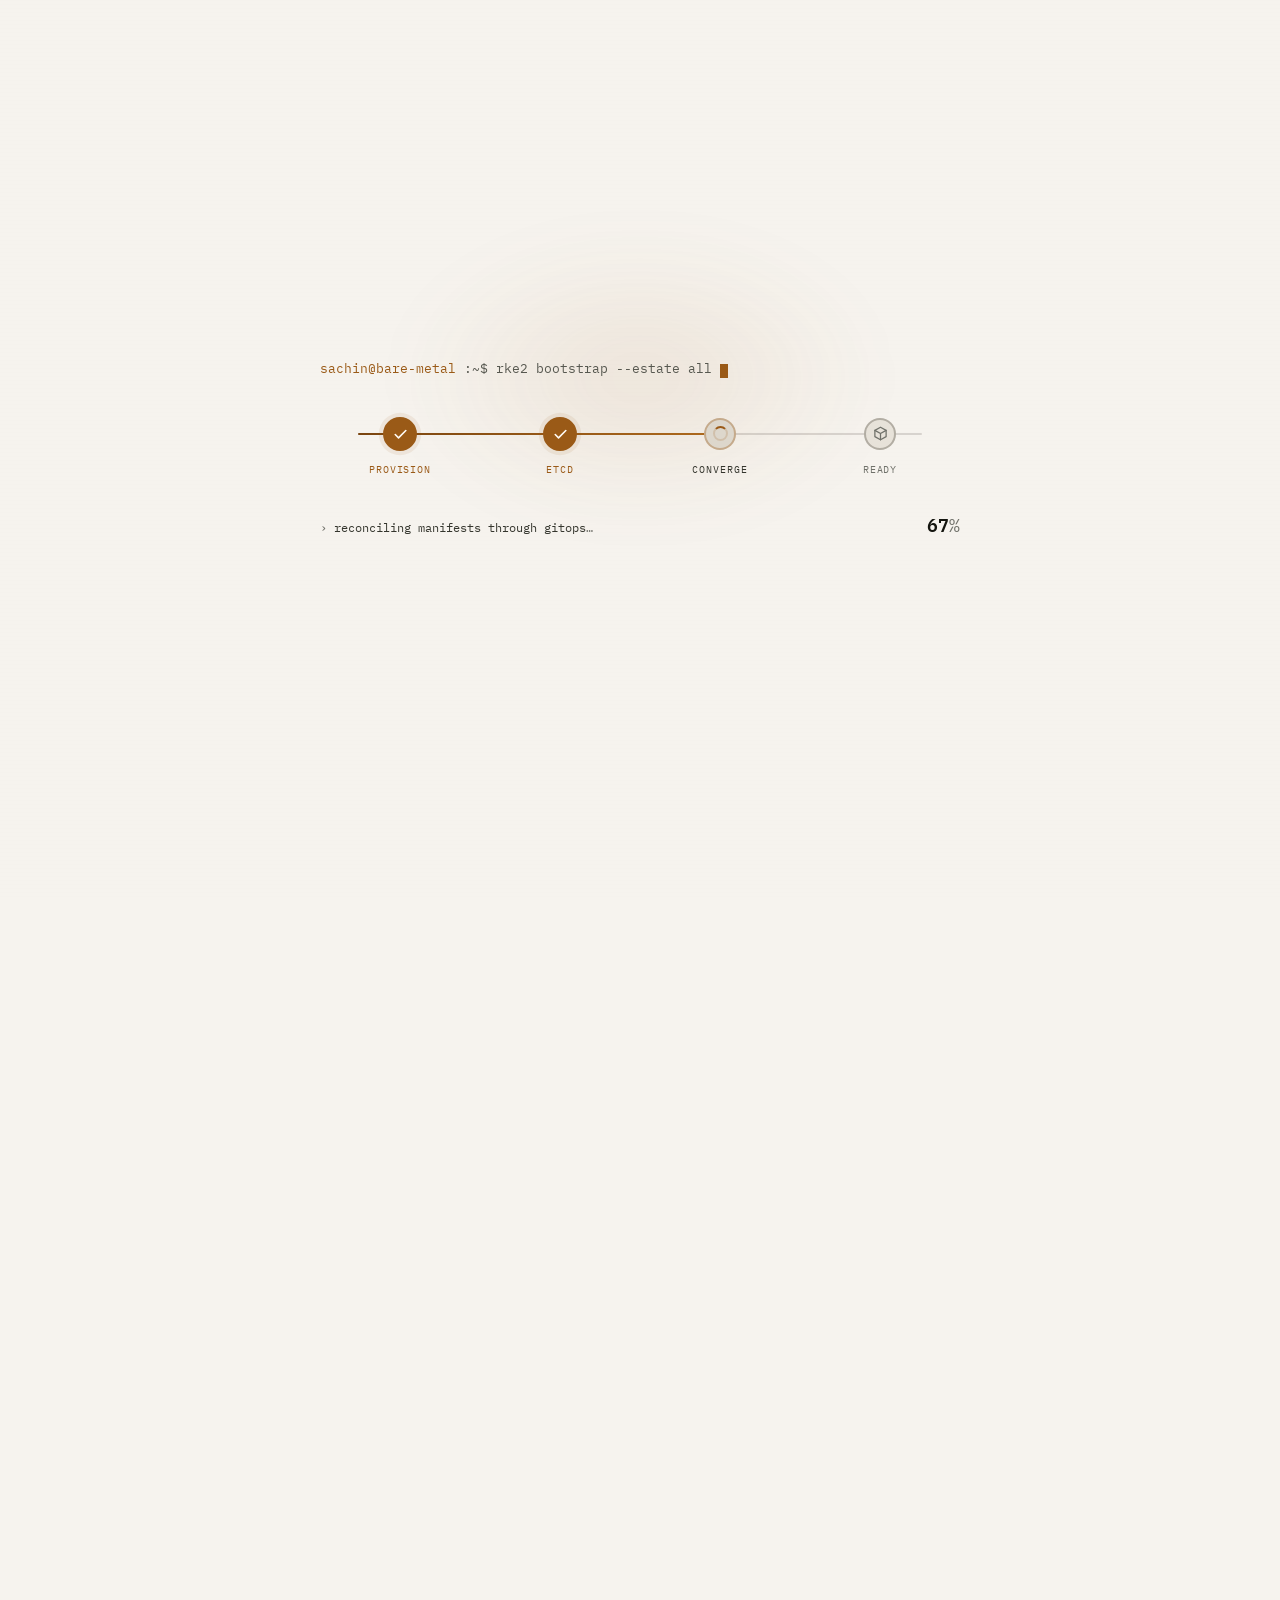
==== commit a71d6463: "Add Cloudflare Web Analytics; tighten hero and nav wording - Cookieless analytics beacon on both pag" ====
--- a/public/index.html
+++ b/public/index.html
@@ -151,7 +151,7 @@
     <nav class="nav" id="nav" aria-label="Primary">
       <a class="brand" href="#hero" aria-label="Sachin Vasle — home" data-cursor="top">
         <span class="brand__mark">SV</span>
-        <span class="brand__name">Sachin&nbsp;Vasle <span class="role">— AI Infra &amp; DevOps</span></span>
+        <span class="brand__name">Sachin&nbsp;Vasle</span>
       </a>
 
       <div class="nav__links" id="navLinks">
@@ -198,7 +198,7 @@
         <div class="hero__grid">
 
           <div class="hero__intro">
-            <span class="eyebrow hero__eyebrow">AI Infrastructure &amp; DevOps
+            <span class="eyebrow hero__eyebrow">AI Infrastructure &amp; DevOps Engineer at Krista AI
               <span class="reg">&nbsp;· ap-south-1 / Pune</span></span>
 
             <h1 class="hero__title" aria-label="Sachin Vasle">
@@ -1229,6 +1229,11 @@
   <script src="req/js/preloader.js" defer></script>
   <script src="req/js/main.js" defer></script>
   <script src="req/js/cursor.js" defer></script>
+
+  <!-- Cloudflare Web Analytics — cookieless, so no consent banner is needed.
+       The token is a public site identifier, not a secret. -->
+  <script type="module" src="https://static.cloudflareinsights.com/beacon.min.js"
+    data-cf-beacon='{"token": "d8f84d307dbc44bba58a01c54f450825"}'></script>
 </body>
 
 </html>
--- a/public/req/css/styles.css
+++ b/public/req/css/styles.css
@@ -224,7 +224,8 @@
 }
 
 .eyebrow {
-  display: inline-flex; align-items: center; gap: 0.6rem;
+  /* wraps rather than overflowing — the hero eyebrow is long now */
+  display: inline-flex; flex-wrap: wrap; align-items: center; gap: 0.2rem 0.6rem;
   font-family: var(--font-mono); font-size: var(--fs-mono); font-weight: 500;
   letter-spacing: 0.13em; text-transform: uppercase; color: var(--ink-muted);
 }
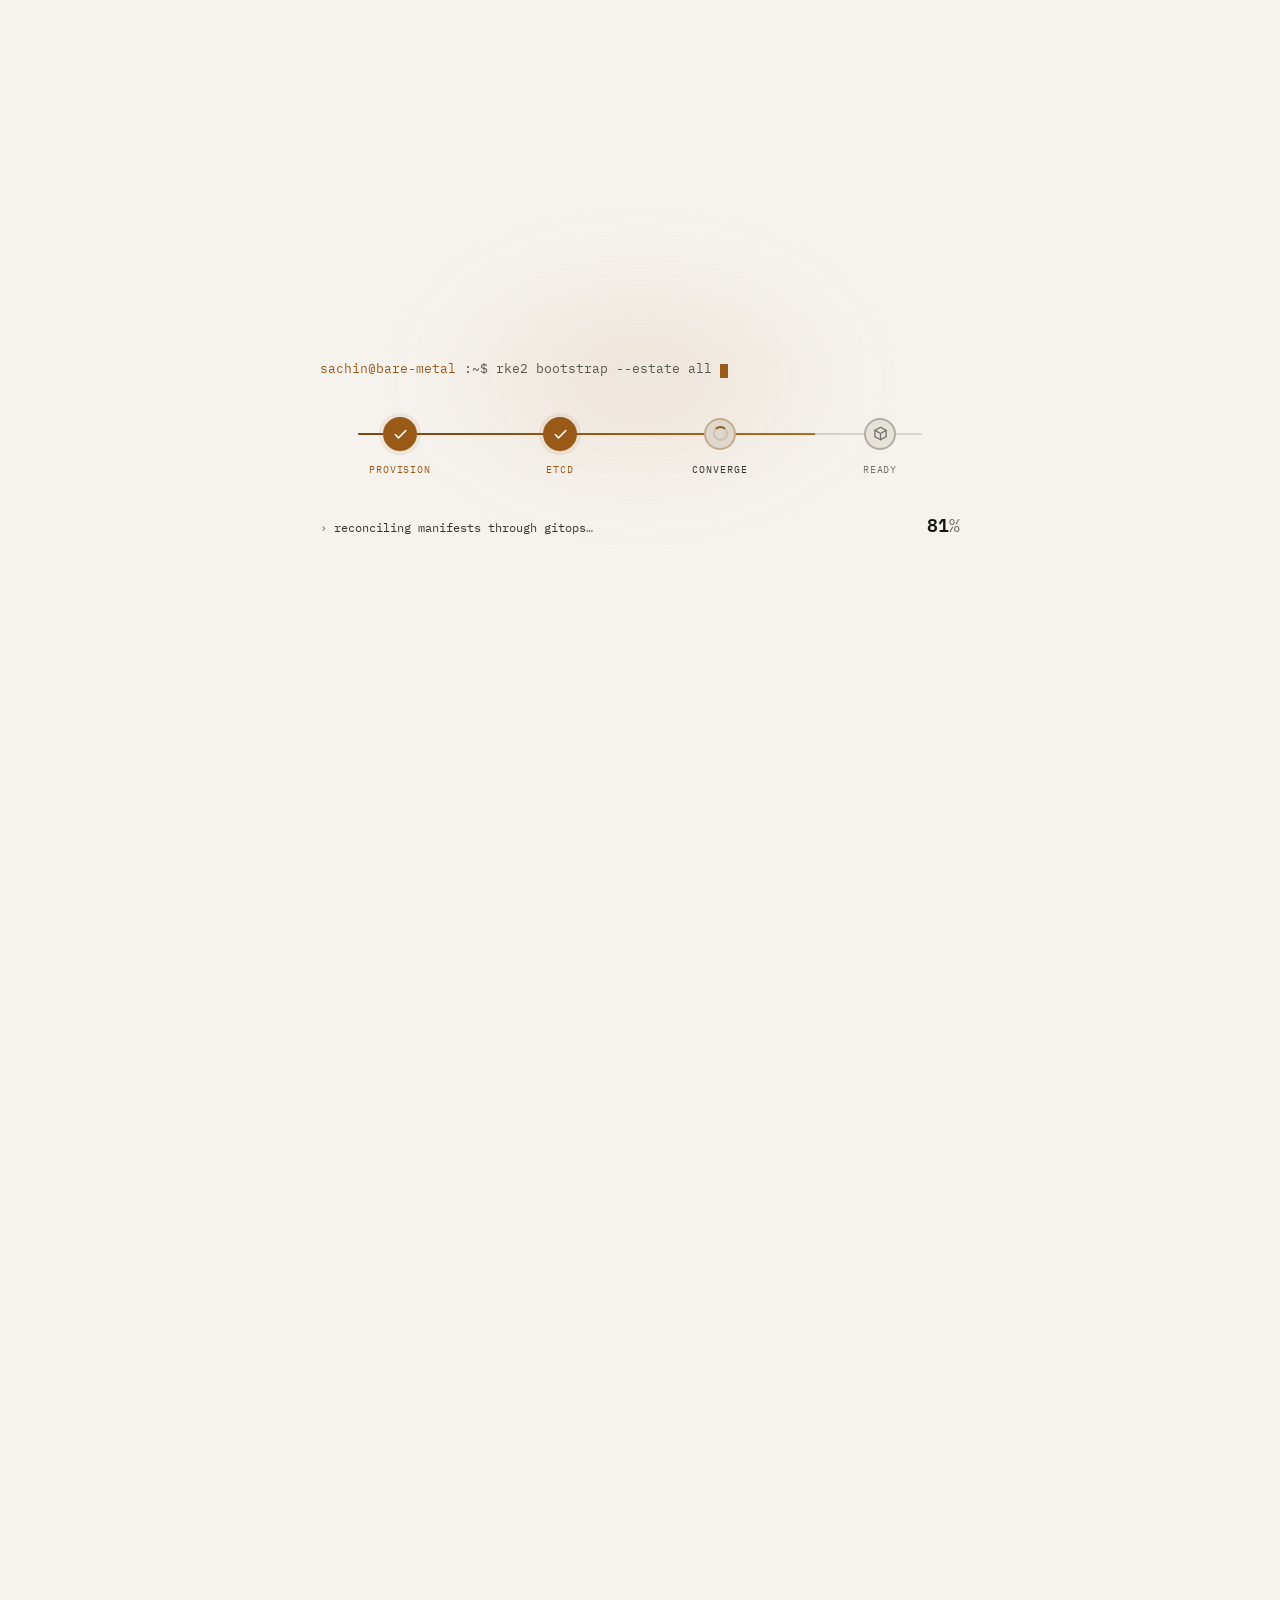
==== commit 8ef799b9: "Add Azure across the site, plus the GenAI and architecture stack Azure was absent everywhere while t" ====
--- a/public/index.html
+++ b/public/index.html
@@ -6,7 +6,7 @@
   <meta name="viewport" content="width=device-width, initial-scale=1.0">
   <title>Sachin Vasle — AI Infrastructure &amp; DevOps Engineer</title>
   <meta name="description"
-    content="AI infrastructure and DevOps engineer. Hybrid Kubernetes across on-premises bare metal and AWS EKS, self-hosted LLM inference on on-prem GPUs, and an AI-powered SRE root cause analysis platform built from scratch.">
+    content="AI infrastructure and DevOps engineer. Hybrid Kubernetes across on-premises bare metal, AWS EKS, Azure AKS and GKE, self-hosted LLM inference on on-prem GPUs, and an AI-powered SRE root cause analysis platform built from scratch.">
   <meta name="author" content="Sachin Vasle">
   <meta name="robots" content="index, follow, max-image-preview:large">
   <meta name="theme-color" content="#f6f3ee">
@@ -258,7 +258,7 @@
               <g class="t-cluster" data-cursor="cloud">
                 <rect class="t-plane" x="36" y="16" width="396" height="72" rx="12" />
                 <text class="t-planelbl" x="54" y="40">cloud</text>
-                <text class="t-meta" x="54" y="60">aws · gcp · multi-region · on-premises</text>
+                <text class="t-meta" x="54" y="60">aws · azure · gcp · multi-region · on-premises</text>
                 <text class="t-meta" x="54" y="78">vpc · iam · ec2 · s3 · rds · lambda · cloudfront · elb</text>
                 <circle class="t-node t-node--cp" cx="20" cy="52" r="6" />
               </g>
@@ -269,7 +269,7 @@
                 <text class="t-planelbl" x="54" y="124">kubernetes</text>
                 <rect class="t-box" x="54" y="136" width="176" height="44" rx="8" />
                 <text class="t-name" x="68" y="154">managed</text>
-                <text class="t-meta" x="68" y="170">eks · gke · node groups</text>
+                <text class="t-meta" x="68" y="170">eks · aks · gke · rancher</text>
                 <rect class="t-box" x="240" y="136" width="176" height="44" rx="8" />
                 <text class="t-name" x="254" y="154">bare metal · rke2</text>
                 <text class="t-meta" x="254" y="170">etcd · cni · certs · upgrades</text>
@@ -312,8 +312,8 @@
                 <rect class="t-plane" x="36" y="484" width="396" height="92" rx="12" />
                 <text class="t-planelbl" x="54" y="508">ai infrastructure</text>
                 <text class="t-meta" x="54" y="528">self-hosted llm · on-prem gpu serving · inference tuning</text>
-                <text class="t-meta" x="54" y="546">agentic rca · mcp · tool-calling · context management</text>
-                <text class="t-meta" x="54" y="564">read-only guardrails · deterministic core</text>
+                <text class="t-meta" x="54" y="546">rag · vector search · langchain · langgraph · bedrock</text>
+                <text class="t-meta" x="54" y="564">agentic rca · mcp · tool-calling · deterministic core</text>
                 <circle class="t-node t-node--cp" cx="20" cy="530" r="6" />
                 <circle class="t-ring" cx="20" cy="530" r="6" />
               </g>
@@ -337,14 +337,21 @@
         <span class="marquee__item"><span class="d"></span>Bare Metal</span>
         <span class="marquee__item"><span class="d"></span>Private Cloud</span>
         <span class="marquee__item"><span class="d"></span>Amazon EKS</span>
+        <span class="marquee__item"><span class="d"></span>Azure · AKS</span>
         <span class="marquee__item"><span class="d"></span>GKE</span>
+        <span class="marquee__item"><span class="d"></span>Rancher</span>
         <span class="marquee__item"><span class="d"></span>etcd</span>
+        <span class="marquee__item"><span class="d"></span>VMware vSphere</span>
         <span class="marquee__item"><span class="d"></span>Terraform</span>
         <span class="marquee__item"><span class="d"></span>Terragrunt</span>
+        <span class="marquee__item"><span class="d"></span>CloudFormation</span>
+        <span class="marquee__item"><span class="d"></span>AWS CDK</span>
         <span class="marquee__item"><span class="d"></span>Ansible</span>
         <span class="marquee__item"><span class="d"></span>ArgoCD</span>
         <span class="marquee__item"><span class="d"></span>FluxCD</span>
         <span class="marquee__item"><span class="d"></span>Jenkins · JCasC</span>
+        <span class="marquee__item"><span class="d"></span>Azure DevOps</span>
+        <span class="marquee__item"><span class="d"></span>Backstage</span>
         <span class="marquee__item"><span class="d"></span>Prometheus</span>
         <span class="marquee__item"><span class="d"></span>Grafana</span>
         <span class="marquee__item"><span class="d"></span>SigNoz</span>
@@ -353,6 +360,9 @@
         <span class="marquee__item"><span class="d"></span>Python · FastAPI</span>
         <span class="marquee__item"><span class="d"></span>Self-hosted LLM</span>
         <span class="marquee__item"><span class="d"></span>GPU Inference</span>
+        <span class="marquee__item"><span class="d"></span>RAG · Vector search</span>
+        <span class="marquee__item"><span class="d"></span>LangChain · LangGraph</span>
+        <span class="marquee__item"><span class="d"></span>Bedrock · Vertex AI</span>
         <span class="marquee__item"><span class="d"></span>MCP</span>
         <span class="marquee__item"><span class="d"></span>Vault</span>
         <span class="marquee__item"><span class="d"></span>KEDA</span>
@@ -594,9 +604,14 @@
               </p>
               <ul class="role__points">
                 <li><b>Private cloud, built from the metal up.</b> Stood up the data-centre platform
-                  that replaced what EKS had been providing — compute, storage classes, load
-                  balancing, container registry, secrets and ingress — so production runs on
-                  hardware we own and can upgrade without a maintenance window.</li>
+                  that replaced what EKS had been providing — <span class="hl">VMware vSphere</span>
+                  virtualization, compute, storage classes, load balancing, container registry,
+                  secrets and ingress — so production runs on hardware we own and can upgrade
+                  without a maintenance window. The delivery tier in front of it runs on load
+                  balancers, <span class="hl">web application firewalls</span> and API gateways,
+                  designed to <span class="hl">Zero Trust</span> principles: least-privilege IAM,
+                  workload identity in place of static keys, and credentials brokered at
+                  runtime.</li>
                 <li><b>Kubernetes lifecycle, both worlds.</b> Control-plane and worker provisioning,
                   etcd health and backups, rolling upgrades, certificate rotation, and the deep
                   troubleshooting that lands on the API server, scheduler, kubelet, CoreDNS and the
@@ -611,7 +626,14 @@
                   that means <span class="hl">EKS, EC2, VPC, IAM, ELB, Route&nbsp;53, S3, EBS, ECR,
                   RDS, CloudWatch, CloudFront, Lambda and Secrets Manager</span> — with cost kept
                   honest through rightsizing, storage lifecycle policies and idle-resource
-                  cleanup.</li>
+                  cleanup. Terraform is the default; <span class="hl">CloudFormation and the AWS
+                  CDK</span> where a stack already lives there.</li>
+                <li><b>Azure, end to end.</b> Delivered on-premises to Azure migrations:
+                  <span class="hl">landing zone design</span>, virtual networks and NSGs,
+                  Application Gateway, <span class="hl">Entra ID</span> with least-privilege role
+                  assignments, Key Vault for secrets, workloads onto <span class="hl">AKS</span>,
+                  and delivery through <span class="hl">Azure DevOps</span> pipelines — cutover
+                  with nothing customer-visible.</li>
                 <li><b>Networking that spans both sides.</b> CNI and CoreDNS on bare metal, ingress
                   controllers and load balancing, network policies and multi-tenant namespace
                   isolation, and the firewall and routing work that hybrid connectivity actually
@@ -619,12 +641,23 @@
                 <li><b>Delivery, declarative end to end.</b> Jenkins from
                   <span class="hl">JCasC</span> — controllers, plugins, credentials and jobs as YAML
                   in Git — plus GitHub Actions, GitLab CI and Bitbucket Pipelines inside Kubernetes,
-                  JFrog Artifactory for artifact promotion, Helm and Kustomize for packaging, and
-                  GitOps on ArgoCD with automated rollback.</li>
+                  JFrog Artifactory for artifact promotion, Helm and Kustomize for packaging,
+                  GitOps on ArgoCD with automated rollback, and a
+                  <span class="hl">Backstage service catalog</span> so teams provision their own
+                  environments.</li>
                 <li><b>AI and GPU infrastructure.</b> Self-hosted LLM inference on on-premises GPU
                   compute — model serving, GPU utilization, inference performance, context
                   management and tool-calling — and Krista XRay, the AI-powered SRE platform built
                   on top of it. Extending into Kubernetes orchestration for GPU workloads.</li>
+                <li><b>RAG and the GenAI platform behind it.</b> Retrieval built on
+                  <span class="hl">vector search</span> over telemetry and runbook content in
+                  OpenSearch and Amazon Kendra, orchestrated in
+                  <span class="hl">LangChain and LangGraph</span> with branching, retries and human
+                  review points. Model access is abstracted across
+                  <span class="hl">Amazon Bedrock, Vertex AI, Azure AI</span> and self-hosted
+                  models, so a workload runs wherever the cost, latency and data-residency
+                  constraint puts it — with the MLOps path around it covering deployment,
+                  evaluation and monitoring for model decay.</li>
                 <li><b>Observability and on-call.</b> Prometheus, Grafana, SigNoz, OpenTelemetry and
                   ELK/EFK for metrics, logs and traces, with the dashboards and alerting incident
                   response runs on, escalating through PagerDuty.</li>
@@ -652,8 +685,13 @@
               <div class="release__chips chips" data-stagger>
                 <span class="kchip"><span class="d"></span>Amazon EKS</span>
                 <span class="kchip"><span class="d"></span>AWS</span>
+                <span class="kchip"><span class="d"></span>Azure · AKS</span>
+                <span class="kchip"><span class="d"></span>Azure DevOps</span>
+                <span class="kchip"><span class="d"></span>Entra ID</span>
                 <span class="kchip"><span class="d"></span>RKE2</span>
+                <span class="kchip"><span class="d"></span>Rancher</span>
                 <span class="kchip"><span class="d"></span>Bare metal</span>
+                <span class="kchip"><span class="d"></span>VMware vSphere</span>
                 <span class="kchip"><span class="d"></span>Private cloud</span>
                 <span class="kchip"><span class="d"></span>TopoLVM</span>
                 <span class="kchip"><span class="d"></span>Ceph</span>
@@ -663,8 +701,13 @@
                 <span class="kchip"><span class="d"></span>Ansible</span>
                 <span class="kchip"><span class="d"></span>ArgoCD</span>
                 <span class="kchip"><span class="d"></span>Jenkins · JCasC</span>
+                <span class="kchip"><span class="d"></span>Backstage</span>
+                <span class="kchip"><span class="d"></span>CloudFormation · CDK</span>
                 <span class="kchip"><span class="d"></span>Helm</span>
                 <span class="kchip"><span class="d"></span>GPU / LLM serving</span>
+                <span class="kchip"><span class="d"></span>RAG · Vector search</span>
+                <span class="kchip"><span class="d"></span>LangChain · LangGraph</span>
+                <span class="kchip"><span class="d"></span>Bedrock · Vertex AI</span>
                 <span class="kchip"><span class="d"></span>SigNoz</span>
                 <span class="kchip"><span class="d"></span>PagerDuty</span>
                 <span class="kchip"><span class="d"></span>Vault</span>
@@ -683,7 +726,7 @@
               <h4 class="release__role">SDE-1 · cloud &amp; platform</h4>
               <p class="release__sum">
                 Migrated <span class="hl">on-premises workloads onto AWS EKS</span> and ran the
-                AWS and GCP estates behind them — the whole footprint as reusable Terraform and
+                AWS, Azure and GCP estates behind them — the whole footprint as reusable Terraform and
                 Terragrunt modules, replicated across <span class="hl">multiple regions</span> for
                 rapid failover.
               </p>
@@ -701,6 +744,10 @@
                 <li><b>GCP breadth.</b> VPC, Compute Engine, IAM, firewalls, GKE, Artifact Registry,
                   GCS, Cloud SQL, Cloud Logging, Pub/Sub, Cloud Functions, load balancing and Secret
                   Manager.</li>
+                <li><b>Azure breadth.</b> Virtual networks and NSGs, Entra ID, AKS, Application
+                  Gateway, Blob Storage, Key Vault, Azure Monitor and Azure DevOps pipelines —
+                  the third estate in the multi-cloud footprint, covering compute, networking,
+                  identity and managed data services.</li>
                 <li><b>Database migrations.</b> Led Amazon RDS to Aurora Serverless, implemented a
                   global RDS cluster, and moved MongoDB to Atlas — each for scalability and
                   performance headroom rather than for its own sake.</li>
@@ -738,6 +785,8 @@
               <div class="release__chips chips" data-stagger>
                 <span class="kchip"><span class="d"></span>AWS</span>
                 <span class="kchip"><span class="d"></span>GCP · GKE</span>
+                <span class="kchip"><span class="d"></span>Azure · AKS</span>
+                <span class="kchip"><span class="d"></span>Azure DevOps</span>
                 <span class="kchip"><span class="d"></span>Terraform</span>
                 <span class="kchip"><span class="d"></span>Terragrunt</span>
                 <span class="kchip"><span class="d"></span>Amazon EKS</span>
@@ -847,29 +896,29 @@
               <span class="path">infra/</span>stack.yaml
               <span class="spec__hint">hover a card ↓</span>
             </figcaption>
-            <pre><span class="ln"><span class="no">1</span><span class="k">stack</span><span class="p">:</span></span><span class="ln" data-key="cloud"><span class="no">2</span>  <span class="k">cloud</span><span class="p">:</span>          <span class="p">[</span><span class="v">aws</span><span class="p">,</span> <span class="v">gcp</span><span class="p">,</span> <span class="v">on-premises</span><span class="p">,</span> <span class="v">multi-region</span><span class="p">]</span></span><span class="ln" data-key="kubernetes"><span class="no">3</span>  <span class="k">kubernetes</span><span class="p">:</span>     <span class="p">[</span><span class="v">rke2</span><span class="p">,</span> <span class="v">eks</span><span class="p">,</span> <span class="v">gke</span><span class="p">,</span> <span class="v">bare-metal</span><span class="p">,</span> <span class="v">private-cloud</span><span class="p">,</span> <span class="v">etcd</span><span class="p">,</span> <span class="v">cni</span><span class="p">,</span> <span class="v">coredns</span><span class="p">]</span></span><span class="ln" data-key="storage"><span class="no">4</span>  <span class="k">storage</span><span class="p">:</span>        <span class="p">[</span><span class="v">topolvm</span><span class="p">,</span> <span class="v">ceph</span><span class="p">,</span> <span class="v">longhorn</span><span class="p">,</span> <span class="v">storage-classes</span><span class="p">,</span> <span class="v">ebs</span><span class="p">,</span> <span class="v">s3</span><span class="p">]</span></span><span class="ln" data-key="infrastructure"><span class="no">5</span>  <span class="k">infrastructure</span><span class="p">:</span> <span class="p">[</span><span class="v">terraform</span><span class="p">,</span> <span class="v">terragrunt</span><span class="p">,</span> <span class="v">ansible</span><span class="p">]</span></span><span class="ln" data-key="containers"><span class="no">6</span>  <span class="k">containers</span><span class="p">:</span>     <span class="p">[</span><span class="v">docker</span><span class="p">,</span> <span class="v">containerd</span><span class="p">,</span> <span class="v">ecr</span><span class="p">,</span> <span class="v">artifact-registry</span><span class="p">,</span> <span class="v">artifactory</span><span class="p">]</span></span><span class="ln" data-key="delivery"><span class="no">7</span>  <span class="k">delivery</span><span class="p">:</span>       <span class="p">[</span><span class="v">helm</span><span class="p">,</span> <span class="v">helmfile</span><span class="p">,</span> <span class="v">kustomize</span><span class="p">,</span> <span class="v">argocd</span><span class="p">,</span> <span class="v">fluxcd</span><span class="p">,</span> <span class="v">jenkins-jcasc</span><span class="p">,</span> <span class="v">github-actions</span><span class="p">,</span> <span class="v">gitlab-ci</span><span class="p">,</span> <span class="v">bitbucket-pipelines</span><span class="p">]</span></span><span class="ln" data-key="scaling"><span class="no">8</span>  <span class="k">scaling</span><span class="p">:</span>        <span class="p">[</span><span class="v">hpa</span><span class="p">,</span> <span class="v">vpa</span><span class="p">,</span> <span class="v">keda</span><span class="p">,</span> <span class="v">cluster-autoscaler</span><span class="p">]</span></span><span class="ln" data-key="networking"><span class="no">9</span>  <span class="k">networking</span><span class="p">:</span>     <span class="p">[</span><span class="v">vpc</span><span class="p">,</span> <span class="v">ingress-nginx</span><span class="p">,</span> <span class="v">traefik</span><span class="p">,</span> <span class="v">cilium</span><span class="p">,</span> <span class="v">calico</span><span class="p">,</span> <span class="v">load-balancing</span><span class="p">,</span> <span class="v">dns</span><span class="p">,</span> <span class="v">cloudfront</span><span class="p">]</span></span><span class="ln" data-key="observability"><span class="no">10</span>  <span class="k">observability</span><span class="p">:</span>  <span class="p">[</span><span class="v">prometheus</span><span class="p">,</span> <span class="v">grafana</span><span class="p">,</span> <span class="v">signoz</span><span class="p">,</span> <span class="v">opentelemetry</span><span class="p">,</span> <span class="v">loki</span><span class="p">,</span> <span class="v">promtail</span><span class="p">,</span> <span class="v">elk</span><span class="p">,</span> <span class="v">pagerduty</span><span class="p">]</span></span><span class="ln" data-key="security"><span class="no">11</span>  <span class="k">security</span><span class="p">:</span>       <span class="p">[</span><span class="v">trivy</span><span class="p">,</span> <span class="v">sonarqube</span><span class="p">,</span> <span class="v">vault</span><span class="p">,</span> <span class="v">sealed-secrets</span><span class="p">,</span> <span class="v">external-secrets</span><span class="p">,</span> <span class="v">rbac</span><span class="p">,</span> <span class="v">network-policy</span><span class="p">]</span></span><span class="ln" data-key="compliance"><span class="no">12</span>  <span class="k">compliance</span><span class="p">:</span>     <span class="p">[</span><span class="v">soc2</span><span class="p">,</span> <span class="v">hipaa</span><span class="p">,</span> <span class="v">data-residency</span><span class="p">,</span> <span class="v">least-privilege-iam</span><span class="p">]</span></span><span class="ln" data-key="datastores"><span class="no">13</span>  <span class="k">datastores</span><span class="p">:</span>     <span class="p">[</span><span class="v">postgresql</span><span class="p">,</span> <span class="v">mysql</span><span class="p">,</span> <span class="v">mongodb</span><span class="p">,</span> <span class="v">redis</span><span class="p">,</span> <span class="v">clickhouse</span><span class="p">,</span> <span class="v">elasticsearch</span><span class="p">,</span> <span class="v">rds</span><span class="p">,</span> <span class="v">aurora</span><span class="p">,</span> <span class="v">dynamodb</span><span class="p">,</span> <span class="v">cloud-sql</span><span class="p">]</span></span><span class="ln" data-key="messaging"><span class="no">14</span>  <span class="k">messaging</span><span class="p">:</span>      <span class="p">[</span><span class="v">kafka</span><span class="p">,</span> <span class="v">artemis</span><span class="p">,</span> <span class="v">sqs</span><span class="p">,</span> <span class="v">sns</span><span class="p">,</span> <span class="v">pubsub</span><span class="p">]</span></span><span class="ln" data-key="languages"><span class="no">15</span>  <span class="k">languages</span><span class="p">:</span>      <span class="p">[</span><span class="v">python</span><span class="p">,</span> <span class="v">bash</span><span class="p">,</span> <span class="v">groovy</span><span class="p">]</span></span><span class="ln" data-key="ai-platform"><span class="no">16</span>  <span class="k">ai-platform</span><span class="p">:</span>    <span class="p">[</span><span class="v">self-hosted-llm</span><span class="p">,</span> <span class="v">gpu-inference</span><span class="p">,</span> <span class="v">mcp</span><span class="p">,</span> <span class="v">tool-calling</span><span class="p">,</span> <span class="v">read-only-guardrails</span><span class="p">]</span></span><span class="ln"><span class="no">17</span></span><span class="ln"><span class="no">18</span><span class="k">mode</span><span class="p">:</span> <span class="v">read_only_by_default</span>  <span class="c"># deterministic core · narrating edge</span></span></pre>
+            <pre><span class="ln"><span class="no">1</span><span class="k">stack</span><span class="p">:</span></span><span class="ln" data-key="cloud"><span class="no">2</span>  <span class="k">cloud</span><span class="p">:</span>          <span class="p">[</span><span class="v">aws</span><span class="p">,</span> <span class="v">azure</span><span class="p">,</span> <span class="v">gcp</span><span class="p">,</span> <span class="v">on-premises</span><span class="p">,</span> <span class="v">vmware-vsphere</span><span class="p">,</span> <span class="v">multi-region</span><span class="p">]</span></span><span class="ln" data-key="kubernetes"><span class="no">3</span>  <span class="k">kubernetes</span><span class="p">:</span>     <span class="p">[</span><span class="v">rke2</span><span class="p">,</span> <span class="v">eks</span><span class="p">,</span> <span class="v">aks</span><span class="p">,</span> <span class="v">gke</span><span class="p">,</span> <span class="v">rancher</span><span class="p">,</span> <span class="v">bare-metal</span><span class="p">,</span> <span class="v">private-cloud</span><span class="p">,</span> <span class="v">etcd</span><span class="p">,</span> <span class="v">cni</span><span class="p">,</span> <span class="v">coredns</span><span class="p">]</span></span><span class="ln" data-key="storage"><span class="no">4</span>  <span class="k">storage</span><span class="p">:</span>        <span class="p">[</span><span class="v">topolvm</span><span class="p">,</span> <span class="v">ceph</span><span class="p">,</span> <span class="v">longhorn</span><span class="p">,</span> <span class="v">storage-classes</span><span class="p">,</span> <span class="v">ebs</span><span class="p">,</span> <span class="v">s3</span><span class="p">]</span></span><span class="ln" data-key="infrastructure"><span class="no">5</span>  <span class="k">infrastructure</span><span class="p">:</span> <span class="p">[</span><span class="v">terraform</span><span class="p">,</span> <span class="v">terragrunt</span><span class="p">,</span> <span class="v">ansible</span><span class="p">,</span> <span class="v">cloudformation</span><span class="p">,</span> <span class="v">aws-cdk</span><span class="p">]</span></span><span class="ln" data-key="containers"><span class="no">6</span>  <span class="k">containers</span><span class="p">:</span>     <span class="p">[</span><span class="v">docker</span><span class="p">,</span> <span class="v">containerd</span><span class="p">,</span> <span class="v">ecr</span><span class="p">,</span> <span class="v">artifact-registry</span><span class="p">,</span> <span class="v">artifactory</span><span class="p">]</span></span><span class="ln" data-key="delivery"><span class="no">7</span>  <span class="k">delivery</span><span class="p">:</span>       <span class="p">[</span><span class="v">helm</span><span class="p">,</span> <span class="v">helmfile</span><span class="p">,</span> <span class="v">kustomize</span><span class="p">,</span> <span class="v">argocd</span><span class="p">,</span> <span class="v">fluxcd</span><span class="p">,</span> <span class="v">jenkins-jcasc</span><span class="p">,</span> <span class="v">azure-devops</span><span class="p">,</span> <span class="v">github-actions</span><span class="p">,</span> <span class="v">gitlab-ci</span><span class="p">,</span> <span class="v">bitbucket-pipelines</span><span class="p">,</span> <span class="v">backstage</span><span class="p">]</span></span><span class="ln" data-key="scaling"><span class="no">8</span>  <span class="k">scaling</span><span class="p">:</span>        <span class="p">[</span><span class="v">hpa</span><span class="p">,</span> <span class="v">vpa</span><span class="p">,</span> <span class="v">keda</span><span class="p">,</span> <span class="v">cluster-autoscaler</span><span class="p">]</span></span><span class="ln" data-key="networking"><span class="no">9</span>  <span class="k">networking</span><span class="p">:</span>     <span class="p">[</span><span class="v">vpc</span><span class="p">,</span> <span class="v">ingress-nginx</span><span class="p">,</span> <span class="v">traefik</span><span class="p">,</span> <span class="v">cilium</span><span class="p">,</span> <span class="v">calico</span><span class="p">,</span> <span class="v">load-balancing</span><span class="p">,</span> <span class="v">waf</span><span class="p">,</span> <span class="v">api-gateway</span><span class="p">,</span> <span class="v">dns</span><span class="p">,</span> <span class="v">cloudfront</span><span class="p">]</span></span><span class="ln" data-key="observability"><span class="no">10</span>  <span class="k">observability</span><span class="p">:</span>  <span class="p">[</span><span class="v">prometheus</span><span class="p">,</span> <span class="v">grafana</span><span class="p">,</span> <span class="v">signoz</span><span class="p">,</span> <span class="v">opentelemetry</span><span class="p">,</span> <span class="v">loki</span><span class="p">,</span> <span class="v">promtail</span><span class="p">,</span> <span class="v">elk</span><span class="p">,</span> <span class="v">pagerduty</span><span class="p">]</span></span><span class="ln" data-key="security"><span class="no">11</span>  <span class="k">security</span><span class="p">:</span>       <span class="p">[</span><span class="v">trivy</span><span class="p">,</span> <span class="v">sonarqube</span><span class="p">,</span> <span class="v">vault</span><span class="p">,</span> <span class="v">sealed-secrets</span><span class="p">,</span> <span class="v">external-secrets</span><span class="p">,</span> <span class="v">rbac</span><span class="p">,</span> <span class="v">network-policy</span><span class="p">]</span></span><span class="ln" data-key="compliance"><span class="no">12</span>  <span class="k">compliance</span><span class="p">:</span>     <span class="p">[</span><span class="v">soc2</span><span class="p">,</span> <span class="v">hipaa</span><span class="p">,</span> <span class="v">zero-trust</span><span class="p">,</span> <span class="v">data-residency</span><span class="p">,</span> <span class="v">least-privilege-iam</span><span class="p">]</span></span><span class="ln" data-key="datastores"><span class="no">13</span>  <span class="k">datastores</span><span class="p">:</span>     <span class="p">[</span><span class="v">postgresql</span><span class="p">,</span> <span class="v">mysql</span><span class="p">,</span> <span class="v">mongodb</span><span class="p">,</span> <span class="v">redis</span><span class="p">,</span> <span class="v">clickhouse</span><span class="p">,</span> <span class="v">elasticsearch</span><span class="p">,</span> <span class="v">rds</span><span class="p">,</span> <span class="v">aurora</span><span class="p">,</span> <span class="v">dynamodb</span><span class="p">,</span> <span class="v">cloud-sql</span><span class="p">]</span></span><span class="ln" data-key="messaging"><span class="no">14</span>  <span class="k">messaging</span><span class="p">:</span>      <span class="p">[</span><span class="v">kafka</span><span class="p">,</span> <span class="v">artemis</span><span class="p">,</span> <span class="v">sqs</span><span class="p">,</span> <span class="v">sns</span><span class="p">,</span> <span class="v">pubsub</span><span class="p">]</span></span><span class="ln" data-key="languages"><span class="no">15</span>  <span class="k">languages</span><span class="p">:</span>      <span class="p">[</span><span class="v">python</span><span class="p">,</span> <span class="v">bash</span><span class="p">,</span> <span class="v">go</span><span class="p">,</span> <span class="v">sql</span><span class="p">,</span> <span class="v">groovy</span><span class="p">]</span></span><span class="ln" data-key="ai-platform"><span class="no">16</span>  <span class="k">ai-platform</span><span class="p">:</span>    <span class="p">[</span><span class="v">self-hosted-llm</span><span class="p">,</span> <span class="v">gpu-inference</span><span class="p">,</span> <span class="v">rag</span><span class="p">,</span> <span class="v">vector-search</span><span class="p">,</span> <span class="v">langchain</span><span class="p">,</span> <span class="v">langgraph</span><span class="p">,</span> <span class="v">bedrock</span><span class="p">,</span> <span class="v">vertex-ai</span><span class="p">,</span> <span class="v">azure-ai</span><span class="p">,</span> <span class="v">mlops</span><span class="p">,</span> <span class="v">mcp</span><span class="p">,</span> <span class="v">tool-calling</span><span class="p">,</span> <span class="v">read-only-guardrails</span><span class="p">]</span></span><span class="ln"><span class="no">17</span></span><span class="ln"><span class="no">18</span><span class="k">mode</span><span class="p">:</span> <span class="v">read_only_by_default</span>  <span class="c"># deterministic core · narrating edge</span></span></pre>
           </figure>
 
           <div class="stack-cards" data-stagger>
             <article class="stack-card" data-keys="cloud,kubernetes,storage">
               <span class="stack-card__k">run</span>
               <strong>Cloud &amp; clusters</strong>
-              <p>AWS, GCP, on-premises. RKE2 on bare metal, EKS, GKE, etcd, CNI, CoreDNS, plus TopoLVM, Ceph and Longhorn storage</p>
+              <p>AWS, Azure, GCP, on-premises. RKE2 on bare metal, EKS, AKS, GKE, Rancher, etcd, CNI, CoreDNS, on VMware vSphere, plus TopoLVM, Ceph and Longhorn storage</p>
             </article>
             <article class="stack-card" data-keys="infrastructure,delivery,scaling">
               <span class="stack-card__k">ship</span>
               <strong>IaC, GitOps &amp; scaling</strong>
-              <p>Terraform, Terragrunt, Ansible, Helm, Helmfile, ArgoCD, FluxCD, Jenkins JCasC, HPA/VPA/KEDA</p>
+              <p>Terraform, Terragrunt, Ansible, CloudFormation, AWS CDK, Helm, Helmfile, ArgoCD, FluxCD, Jenkins JCasC, Azure DevOps, Backstage, HPA/VPA/KEDA</p>
             </article>
             <article class="stack-card" data-keys="containers,languages">
               <span class="stack-card__k">build</span>
               <strong>Containers &amp; code</strong>
-              <p>Docker, containerd, ECR, Artifactory, Artifact Registry. Python, Bash, Groovy</p>
+              <p>Docker, containerd, ECR, Artifactory, Artifact Registry. Python, Bash, Go, SQL, Groovy</p>
             </article>
             <article class="stack-card" data-keys="networking">
               <span class="stack-card__k">connect</span>
               <strong>Networking</strong>
-              <p>VPC, ingress-nginx, Traefik, Cilium, Calico, load balancing, DNS, CloudFront</p>
+              <p>VPC, ingress-nginx, Traefik, Cilium, Calico, load balancing, web application firewalls, API gateways, DNS, CloudFront</p>
             </article>
             <article class="stack-card" data-keys="observability">
               <span class="stack-card__k">observe</span>
@@ -879,7 +928,7 @@
             <article class="stack-card" data-keys="security,compliance">
               <span class="stack-card__k">secure</span>
               <strong>DevSecOps &amp; compliance</strong>
-              <p>Trivy, SonarQube, Vault, Sealed Secrets, ESO, RBAC, network policy, SOC 2, HIPAA</p>
+              <p>Trivy, SonarQube, Vault, Sealed Secrets, ESO, RBAC, network policy, Zero Trust, SOC 2, HIPAA</p>
             </article>
             <article class="stack-card" data-keys="datastores,messaging">
               <span class="stack-card__k">store</span>
@@ -889,7 +938,7 @@
             <article class="stack-card" data-keys="ai-platform">
               <span class="stack-card__k">reason</span>
               <strong>AI platform</strong>
-              <p>Self-hosted LLM serving, on-prem GPU inference, MCP, tool-calling, read-only guardrails</p>
+              <p>Self-hosted LLM serving, on-prem GPU inference, RAG and vector search, LangChain, LangGraph, Bedrock, Vertex AI, Azure AI, MLOps, MCP, tool-calling, read-only guardrails</p>
             </article>
           </div>
         </div>
